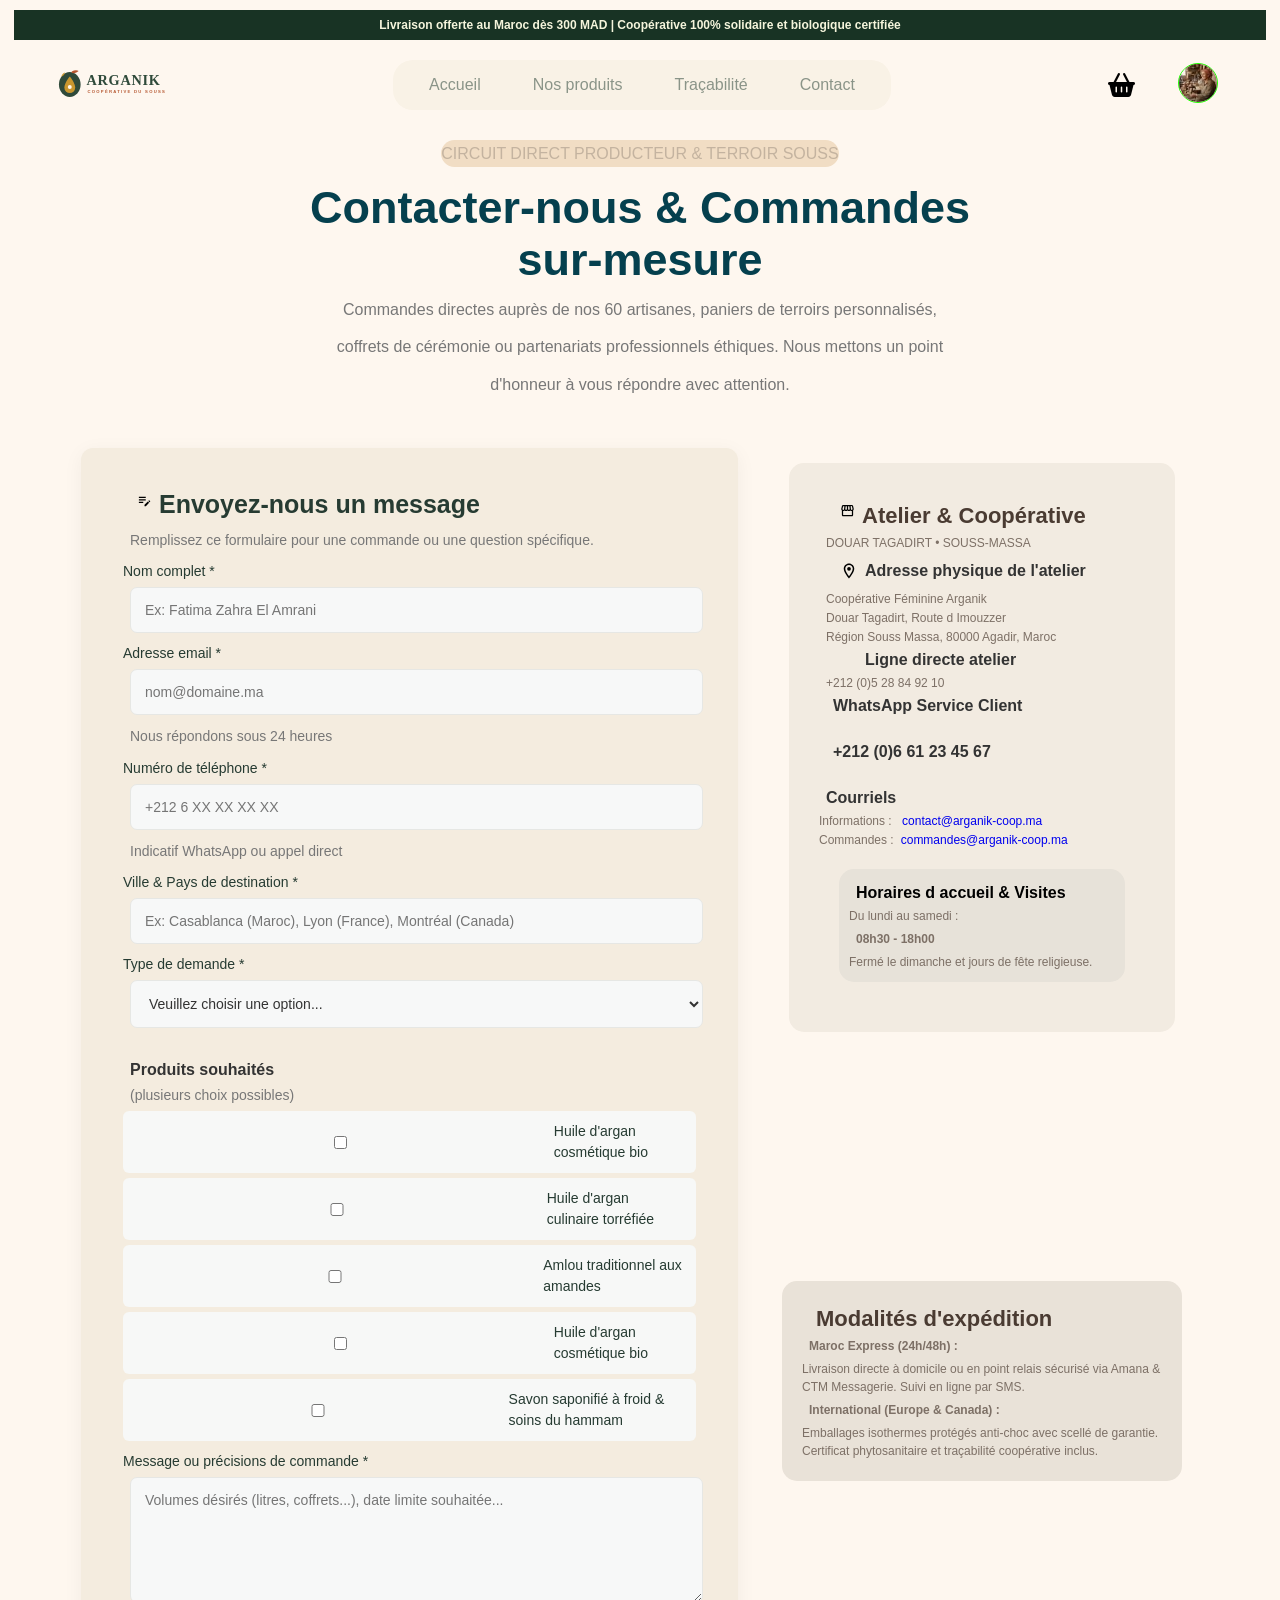
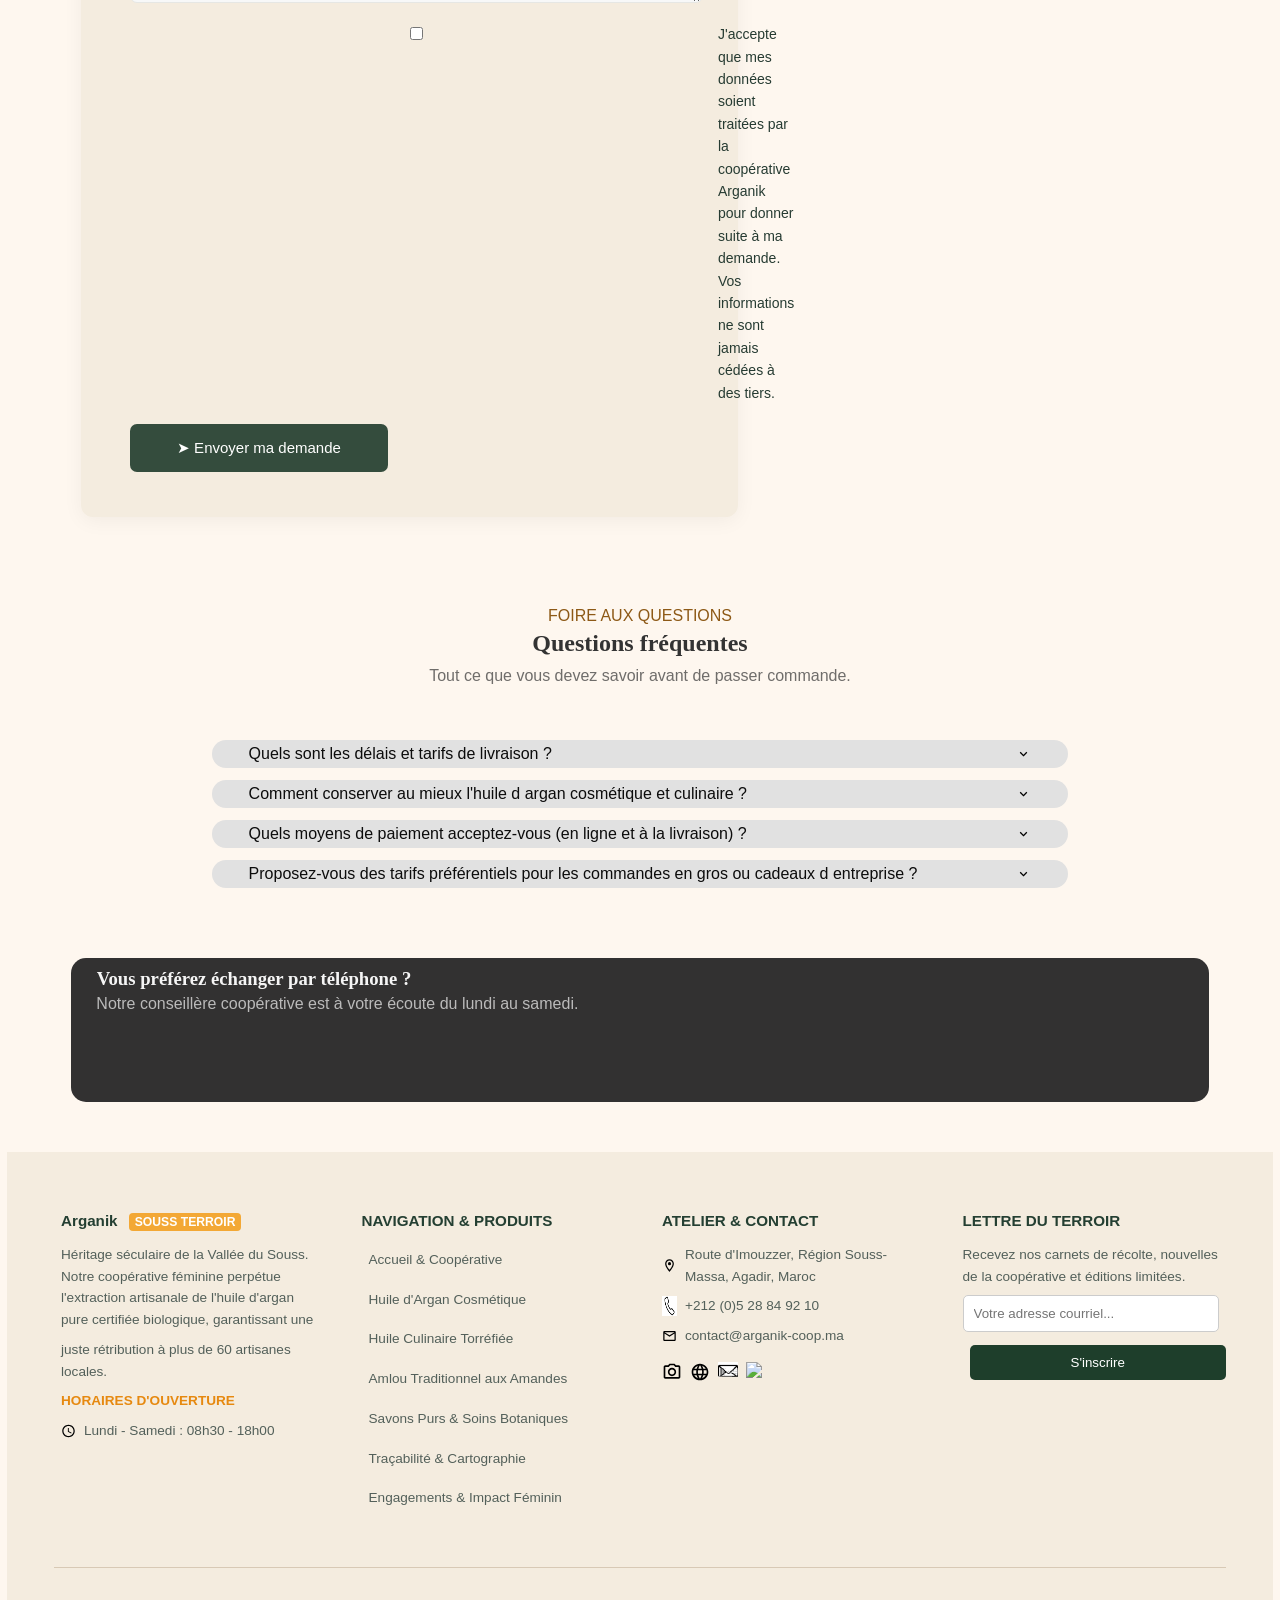
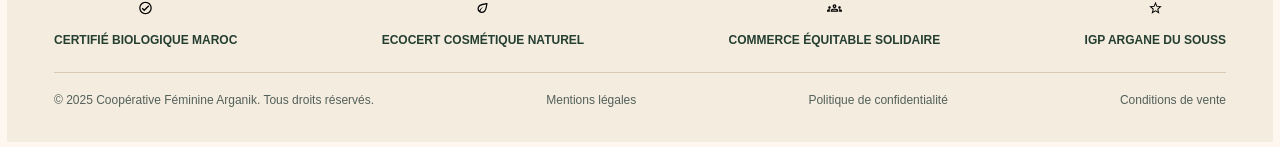
==== contactez-nous.html @ 7c9c0a8a "feat: le designe final" ====
<!DOCTYPE html>
<html lang="fr">

<head>
    <meta charset="UTF-8">
    <meta name="viewport" content="width=device-width, initial-scale=1.0">
    <title>ARGANIK - Coopérative Féminine</title>
    <link rel="preconnect" href="https://fonts.googleapis.com">
    <link rel="preconnect" href="https://fonts.gstatic.com" crossorigin>
    <link
        href="https://fonts.googleapis.com/css2?family=Inter:wght@400;500;600&family=Poppins:wght@600;700;800&display=swap"
        rel="stylesheet">
    <link rel="stylesheet" href="https://cdnjs.cloudflare.com/ajax/libs/font-awesome/6.5.1/css/all.min.css">
    <link rel="stylesheet" href="style.css">
    <link rel="stylesheet" href="contactez-nous.css">
</head>

<body>

    <header class="en-tete">
        <div class="en-tete-haut">
            <p>Livraison offerte au Maroc dès 300 MAD | Coopérative 100% solidaire et biologique certifiée</p>
        </div>
        <div class="en-tete-bas">
            <a href="#" class="logo"><img src="img/logo/arganik-logo.svg" alt="Logo Arganik"></a>
            <nav aria-label="Navigation principale">
                <ul class="menu">
                    <li><a href="#">Accueil</a></li>
                    <li><a href="#">Nos produits</a></li>
                    <li><a href="#">Traçabilité</a></li>
                    <li><a href="#">Contact</a></li>
                </ul>
            </nav>
            <div class="en-tete-bas-icons">
                <a href="#"><i class="fa-solid fa-basket-shopping"></i></a>
                <a href="#"><img src="img/divers/avatar-utilisateur.jpg" alt="Avatar"></a>
            </div>
        </div>
    </header>


    <main>

        <section class="media">
            <div class="section-titre">
                <p class="first-tit">CIRCUIT DIRECT PRODUCTEUR & TERROIR SOUSS </p>
                <h2 class="title">Contacter-nous & Commandes</h2>
                <h2 style="margin-top: 0;">sur-mesure</h2>
                <p>Commandes directes auprès de nos 60 artisanes, paniers de terroirs personnalisés,</p>
                <p>coffrets de cérémonie ou partenariats professionnels éthiques. Nous mettons un point</p>
                <p>d'honneur à vous répondre avec attention.</p>
            </div>
        </section>

        <section id="contactez-nous" class="section">
            <div class="all-div">
                <form>
                    <h3> <img src="/icons/edition.svg" alt="">Envoyez-nous un message</h3>
                    <p>Remplissez ce formulaire pour une commande ou une question spécifique.</p>

                    <label for="nom">Nom complet *</label>
                    <input type="text" id="nom" placeholder="Ex: Fatima Zahra El Amrani" required>

                    <label for="email">Adresse email *</label>
                    <input type="email" id="email" placeholder="nom@domaine.ma" required>
                    <p>Nous répondons sous 24 heures</p>

                    <label for="téléphone">Numéro de téléphone *</label>
                    <input type="tel" id="téléphone" placeholder="+212 6 XX XX XX XX" required>
                    <p>Indicatif WhatsApp ou appel direct</p>

                    <label for="ville">Ville & Pays de destination *</label>
                    <input type="text" id="ville" placeholder="Ex: Casablanca (Maroc), Lyon (France), Montréal (Canada)"
                        required>

                    <label for="option">Type de demande *</label>
                    <select id="option" name="option" required>
                        <option value="" selected disabled>Veuillez choisir une option...</option>
                        <option value="test">Test</option>
                        <option value="ikram">Ikram</option>
                    </select>

                    <br>
                    <strong>Produits souhaités</strong>
                    <p>(plusieurs choix possibles)</p>

                    <label><input type="checkbox" id="check1"> Huile d'argan cosmétique bio</label>
                    <label><input type="checkbox" id="check2"> Huile d'argan culinaire torréfiée</label>
                    <label><input type="checkbox" id="check3"> Amlou traditionnel aux amandes</label>
                    <label><input type="checkbox" id="check4"> Huile d'argan cosmétique bio</label>
                    <label><input type="checkbox" id="check5"> Savon saponifié à froid & soins du hammam</label>

                    <label for="msg">Message ou précisions de commande *</label>
                    <textarea id="msg" rows="6"
                        placeholder="Volumes désirés (litres, coffrets...), date limite souhaitée..."
                        required></textarea>

                    <label class="consent-label">
                        <input type="checkbox" id="jaccepte" required>
                        J'accepte que mes données soient traitées par la coopérative Arganik pour donner suite à ma
                        demande. Vos informations ne sont jamais cédées à des tiers.
                    </label>

                    <button type="submit" class="butt">&#10148; Envoyer ma demande</button>
                </form>
            </div>


            <div class="info-copira">
                <div class="copira">
                    <form class="back-info">
                        <div class="tit-1">
                            <h3> <img src="/icons/boutique.svg" alt="">Atelier & Coopérative</h3>
                            <p>DOUAR TAGADIRT • SOUSS-MASSA</p>
                        </div>

                        <div class="tit-2">
                            <strong> <img src="/icons/localisation.svg" alt=""> Adresse physique de l'atelier</strong>
                            <p>Coopérative Féminine Arganik</p>
                            <p>Douar Tagadirt, Route d Imouzzer</p>
                            <p>Région Souss Massa, 80000 Agadir, Maroc</p>
                        </div>
                        <div>
                            <strong> <img src="/icons/telephone-handle-silhouette_25453.url" alt=""> Ligne directe
                                atelier</strong>
                            <p>+212 (0)5 28 84 92 10</p>
                        </div>
                        <div class="tit-3">
                            <strong>WhatsApp Service Client</strong>
                            <br>
                            <strong>+212 (0)6 61 23 45 67</strong>
                            <br>
                        </div>
                        <strong>Courriels</strong>
                        <p>Informations :<a href="contact@arganik-coop.ma"> contact@arganik-coop.ma</a></p>
                        <p>Commandes :<a href="commandes@arganik-coop.ma">commandes@arganik-coop.ma</a></p>

                        <div class="info-copira-horaires">
                            <strong>Horaires d accueil & Visites</strong>
                            <p>Du lundi au samedi : <strong>08h30 - 18h00</strong></p>
                            <p>Fermé le dimanche et jours de fête religieuse.</p>
                        </div>
                    </form>


                </div>
                <iframe
                    src="https://www.google.com/maps/embed?pb=!1m14!1m12!1m3!1d26993.58550198092!2d-9.24739095!3d32.252749449999996!2m3!1f0!2f0!3f0!3m2!1i1024!2i768!4f13.1!5e0!3m2!1sfr!2sma!4v1792068928121!5m2!1sfr!2sma"
                    width="600" height="450" style="border:0;" allowfullscreen="" loading="lazy"
                    referrerpolicy="strict-origin-when-cross-origin"></iframe>
                <div class="livraison">

                    <h3><strong>Modalités d'expédition</strong></h3>
                    <p><strong>Maroc Express (24h/48h) :</strong>Livraison directe à domicile ou en
                        point relais sécurisé via Amana & CTM Messagerie. Suivi en
                        ligne par SMS. </p>
                    <p><strong>International (Europe & Canada) :</strong>Emballages isothermes
                        protégés anti-choc avec scellé de garantie. Certificat
                        phytosanitaire et traçabilité coopérative inclus. </p>

                </div>

            </div>
        </section>
        <section class="dernier-etape">
            <div class="grand-div">
                <div class="dern-1">
                    <p>FOIRE AUX QUESTIONS</p>
                    <h1>Questions fréquentes</h1>
                    <h>Tout ce que vous devez savoir avant de passer commande.</h>
                </div>
                <div class="faq1">
                    <p>Quels sont les délais et tarifs de livraison ?</p>
                    <img src="/icons/chevron-bas.svg" alt="">
                </div>
                <div class="faq2">
                    <p>Comment conserver au mieux l'huile d argan cosmétique et culinaire ?</p>
                    <img src="/icons/chevron-bas.svg" alt="">
                </div>
                <div class="faq3">
                    <p>Quels moyens de paiement acceptez-vous (en ligne et à la livraison) ?</p>
                    <img src="/icons/chevron-bas.svg" alt="">
                </div>
                <div class="faq4">
                    <p>Proposez-vous des tarifs préférentiels pour les commandes en gros ou cadeaux d entreprise
                        ?</p>
                    <img src="/icons/chevron-bas.svg" alt="">
                </div>
            </div>
            <div class="dr-noir">
                <h3>&nbsp;&nbsp;&nbsp;Vous préférez échanger par téléphone ?</h3>
                <p>&nbsp;&nbsp;&nbsp;Notre conseillère coopérative est à votre écoute du lundi au samedi.</p>
                <!-- <div class="dm-what">
                    <p>Démarrer sur WhatsApp</p>
                    <img src="/icons/avis.svg" alt="">
                </div>
                <div class="appele">
                    <p>Appeler l'atelier</p>
                    
                </div> -->
            </div>
           
        </section>

    </main>


    <footer class="body-class">
        <div class="souspage">
            <div class="items">
                <h2>Arganik <span>SOUSS TERROIR</span></h2>
                <p>Héritage séculaire de la Vallée du Souss. Notre coopérative féminine perpétue l'extraction artisanale
                    de l'huile d'argan pure certifiée biologique, garantissant une </p>
                <p>juste rétribution à plus de 60 artisanes locales.</p>
                <p id="ouverture">HORAIRES D'OUVERTURE</p>
                <p class="icon-text"><img src="icons/horloge.svg" alt="heure" width="20px" height="20px">Lundi - Samedi
                    : 08h30 - 18h00</p>
            </div>

            <div class="items">
                <h2>NAVIGATION & PRODUITS</h2>
                <p><a href="#">Accueil & Coopérative</a></p>
                <p><a href="#">Huile d'Argan Cosmétique</a></p>
                <p><a href="#">Huile Culinaire Torréfiée</a></p>
                <p><a href="#">Amlou Traditionnel aux Amandes</a></p>
                <p><a href="#">Savons Purs & Soins Botaniques</a></p>
                <p><a href="#">Traçabilité & Cartographie</a></p>
                <p><a href="#">Engagements & Impact Féminin</a></p>
            </div>

            <div class="items">
                <h2>ATELIER & CONTACT</h2>
                <p class="icon-text"><img src="icons/localisation.svg" alt="localisation" height="15px"
                        width="15px">Route d'Imouzzer, Région Souss-Massa, Agadir, Maroc</p>
                <p class="icon-text"><img
                        src="[data-uri]"
                        alt="telephone" width="20px" height="20px">+212 (0)5 28 84 92 10</p>
                <p class="icon-text"><img src="icons/email.svg" alt="email" width="20px"
                        height="20px">contact@arganik-coop.ma</p>
                <p class="social-icons">
                    <img src="icons/appareil-photo.svg" alt="camera" height="20px" width="20px">
                    <img src="icons/langue.svg" alt="langue" height="20px" width="20px">
                    <img src="[data-uri]"
                        alt="messagerie" height="20px" width="20px">
                    <img src="https://encrypted-tbn0.gstatic.com/images?q=tbn:ANd9GcRLplG3kLzRI2SmZ7Frvx-PEoJ5cW88rDXgyFA6B9f0A7IUO9nASVbMAuQ&s"
                        alt="enregistrer" height="20px" width="20px">
                </p>
            </div>

            <div class="items">
                <h2>LETTRE DU TERROIR</h2>
                <p>Recevez nos carnets de récolte, nouvelles de la coopérative et éditions limitées.</p>
                <input type="text" placeholder="Votre adresse courriel...">
                <button>S'inscrire</button>
            </div>
        </div>

        <div class="footer-certifications">
            <p><img src="icons/coche-cercle.svg" alt="true" width="20px" height="20px">CERTIFIÉ BIOLOGIQUE MAROC</p>
            <p><img src="icons/feuille-eco.svg" alt="feuille-eco" width="20px" height="20px">ECOCERT COSMÉTIQUE NATUREL
            </p>
            <p><img src="icons/groupe.svg" alt="groupe" width="20px" height="20px">COMMERCE ÉQUITABLE SOLIDAIRE</p>
            <p><img src="icons/etoile-vide.svg" alt="etoile-vide" width="20px" height="20px">IGP ARGANE DU SOUSS</p>
        </div>

        <div class="footer-bottom">
            <p>© 2025 Coopérative Féminine Arganik. Tous droits réservés.</p>
            <p>Mentions légales</p>
            <p>Politique de confidentialité</p>
            <p>Conditions de vente</p>
        </div>

    </footer>
</body>

</html>
---- style.css ----
*{
    font-family: "Lato", sans-serif;
    margin: 5px 7px;
    padding: 0;
}
.en-tete{
    position: sticky;
    top:0;
    z-index: 9;
    background-color: #FEF7EF;
}
.en-tete-haut{
    width: 100%;
    display: flex;
    justify-content: center;
    align-items: center;
    background-color:  #183324;
    color:beige;
    height: 2em;
    position: relative;
    right: 7px;
    font-size: 12px;
    font-weight: 700;
}
.en-tete-bas{
    display:flex;
    justify-content: center;
    justify-content: space-between;
    align-items: center;
    height: 4em;

}
span{
    color: #a7a5a5;
}
ul{
    list-style: none;
}
.en-tete-bas-icons{
    display: flex;
    align-items: center;

}
.en-tete-bas-icons a img{
    border-radius: 50%;
    width: 2em;
    border: 1.5px solid rgb(34, 255, 0);
}
.logo img{
    width: 8em;
}
.menu{
    display: flex;
    background-color: #F9F2E6;
    border-radius: 20px;
    width: 100%;
    height: 50px;
    align-items: center;
}
.menu a{
    text-decoration: none;
    color: #8A9488;
    padding: 6px 10px;
    font-weight: 500;
}
.menu a:focus{
    background-color: #2F493A;
    height: 5px;
    padding: 8px 16px;
    border-radius: 10px;
    color: white;
}
.en-tete-bas-icons a i{
    font-size: x-large;
    color: black;
}
footer {
    background-color: #f4ecdf;
    margin: 30px 20px 22px;
    padding: 65px 48px 45px;
}
.souspage {
    display: grid;
    grid-template-columns: repeat(auto-fit, minmax(200px, 1fr));
    gap: 5%;
    align-items: start;
}

button{
    background-color: rgb(10, 89, 1);
    color: aliceblue;
    width: 100%;

    border: none;
    border: radius 10px;;
}

input{
    width: 100%;
    height: auto;
    border-radius:5px;
    border-color: aliceblue;
    outline: none;
}

.items h2 {
    font-size: 1em;
    color: #243f32;
    margin: 0 0 18px;
}


h2 span {
    background-color: rgb(255, 187, 50);
    color: #e68910;
    font-size: 1em;

    border-radius: 10px;
}

.footer-certifications {
    display: flex;
    flex-wrap: wrap;

    justify-content: space-between;
    align-items: center;
    gap: 1em;
    border-top: 1px solid #d8c9b5;
    margin-top: 30px;
    padding-top: 20px;
}
.footer-certifications p {
    display: flex;
    flex-wrap: wrap;
    flex-direction: column;
    align-items: center;
    gap: 1em;
    margin: 0;
}
.footer-bottom{
    display: flex;
    flex-wrap: wrap;
    justify-content: space-between;
    align-items: center;
    gap: 15px;
    border-top: 1px solid #d8c9b5;
    margin-top: 30px;
    padding-top: 20px;
}
#ouverture{
    color: #e68910;
}

.Hero {
    background-image: url(img/hero/accueil-hero-cooperatrices.jpg);
    background-repeat:no-repeat;
    background-size: cover;
    background: transparent#183324;
    padding-top: 20px;
    margin-top: 0px;
}
.certifie{
    display: flex;
    align-items: center;
}
img{
    width: 15px;
}
.foret{
    display: flex;
    align-items: center;
    background: transparent;
    backdrop-filter: blur(20px);
}
.fleche{
    display: flex;
    align-items: center;
     background: transparent;
    backdrop-filter: blur(20px);
   
}
.c1{
    display: flex;
    align-items: center;
}
.c2{
    display: flex;
    align-items: center;
}
.c3{
    display: flex;
    align-items: center;
}
.valide{
    display: flex;
    align-items: center;
}
.valide1{
    display: flex;
    align-items: center;
}
.groupe{
    display: flex;
    gap: 5px;
}
.d1{
    flex: 1;
    box-shadow: 0 0 5px rgba(0, 0, 0, 0.253);
    border-radius: 20px;
}
---- contactez-nous.css ----
* {
    box-sizing: border-box;
}

body {
    margin: 0;
    padding: 0;
    font-family: Arial, Helvetica, sans-serif;
    background-color: #FEF7EF;
    color: #333333;
}

ul {
    list-style: none;
    margin: 0;
    padding: 0;
}

a {
    text-decoration: none;
}

.en-tete {
    position: sticky;
    top: 0;
    z-index: 9;
    background-color: #FEF7EF;
}

.en-tete-haut {
    width: 100%;
    display: flex;
    justify-content: center;
    align-items: center;
    background-color: #183324;
    color: beige;
    height: 2.5em;
    font-size: 12px;
    font-weight: 700;
    text-align: center;
    padding: 0 15px;
}

.en-tete-haut span {
    color: beige;
}

.en-tete-bas {
    display: flex;
    justify-content: space-between;
    align-items: center;
    height: 5em;
    padding: 0 20px;
}

.logo img {
    width: 8em;
}

.menu {
    display: flex;
    background-color: #F9F2E6;
    border-radius: 20px;
    height: 50px;
    align-items: center;
    padding: 0 10px;
}

.menu a {
    color: #8A9488;
    padding: 6px 12px;
    font-weight: 500;
}

.menu a:focus,
.menu a:hover {
    background-color: #2F493A;
    padding: 8px 16px;
    border-radius: 10px;
    color: white;
}

.en-tete-bas-icons {
    display: flex;
    align-items: center;
    gap: 15px;
}

.en-tete-bas-icons a img {
    border-radius: 50%;
    width: 2.5em;
    height: 2.5em;
    object-fit: cover;
    border: 1.5px solid rgb(34, 255, 0);
}

.en-tete-bas-icons a i {
    font-size: x-large;
    color: black;
}
/* hma t9ada lheader dial zakaria  */


























/* hadi dial titre lwel li tayban lia lkbir  */
.section{
    gap: 30px;
}
.section-titre {
    text-align: center;
    font-family: Georgia, 'Times New Roman', Times, serif;
    /* gap: 50px; */
}

.section-titre h2.title {
    font-size: 45px;
    color: #05404e;
    margin-bottom: 0;
}

.section-titre h2:not(.title) {
    font-size: 45px;
    color: #05404e;
    margin-top: 5px;
}
.section-titre p {

    font-size: 16px;
    color: #777;
    line-height: 1.7;
    max-width: 850px;
    margin: 10px auto;
}

.section-titre .first-tit{
    background-color: rgb(241, 221, 196);
    color: rgba(38, 34, 34, 0.219);
    border-radius: 15px;
    display: inline-block;
}
  

.all-div {
  width: 1800px;
    margin: 0 auto;
    margin-left: 40px;
    padding: 35px;
     background-color: #f4ecdf;
    border-radius: 12px;
    box-shadow: 0 4px 20px rgba(0, 0, 0, 0.05);

   
}

.all-div h3 {
    font-size: 25px;
    color: #263b32;
    margin-top: 0;
    margin-bottom: 10px;
}

.all-div p {
    font-size: 14px;
    line-height: 1.6;
    color: #777777;
    margin-top: 0;
}

.all-div label {
    display: block;
    font-size: 14px;
    font-weight: 500;
    margin: 12px 0 8px;
    color: #263b32;
}

.all-div input[type="text"],
.all-div input[type="email"],
.all-div input[type="tel"],
.all-div select,
.all-div textarea {
    display: block;
    width: 100%;
    padding: 14px;
    border: 1px solid #e6e7e4;
    border-radius: 7px;
    background-color: #f7f8f8;
    color: #333333;
    font-size: 14px;
    font-family: inherit;
    outline: none;
    margin-bottom: 10px;
}

.all-div input:focus,
.all-div select:focus,
.all-div textarea:focus {
    border-color: #a78a5b;
    background-color: #ffffff;
}

.all-div textarea {
    min-height: 120px;
    resize: vertical;
    margin-top: 5px;
    margin-bottom: 20px;
}

.all-div input[type="checkbox"] {
    accent-color: #8b7653;
    cursor: pointer;
}

.all-div label:has(input[type="checkbox"]) {
    display: flex;
    align-items: center;
    gap: 8px;
    padding: 10px 12px;
    margin: 5px 0;
    background-color: #f7f8f7;
    border-radius: 6px;
    font-weight: normal;
    line-height: 1.5;
}

.all-div label:has(#jaccepte) {
    display: flex;
    align-items: flex-start;
    gap: 8px;
    background: transparent;
    padding: 0;
    margin-top: 15px;
    line-height: 1.6;
}

#jaccepte {
    margin-top: 4px;
    flex-shrink: 0;
}

.all-div .butt {
    display: inline-block;
    margin-top: 15px;
    padding: 15px 20px;
    border: none;
    border-radius: 7px;
    background-color: #344c3d;
    color: #ffffff;
    font-size: 15px;
    cursor: pointer;
    width: 45%;
}

.all-div .butt:hover {
    background-color: #24372b;
}


#contactez-nous {
    font-family: 'Segoe UI', Tahoma, Geneva, Verdana, sans-serif;
    padding: 40px 20px;
    display: flex;
   
}


.info-copira {
    gap: 30px;
    width: 100%;
    height: 100px;

}
.copira{
    display: flex;
    margin-right: 0px;
    width: 400px;
    
}
.info-copira-horaires{
  background-color: #e7e2d9;
color: black;
border-radius: 15px;
padding: 10px;
margin: 20px ;


}
.info-copira h3 {
    color: #4a3b32; 
    font-size: 22px;
    margin-bottom: 5px;

    margin-top: 0;
  
}

.info-copira p {
    color: #7d7066; 
    width: 100%;
    font-size: 12px;
    margin: 1px 0 1px 0;
    line-height: 1.5; 
}
.back-info{
    padding: 30px;
    background-color: #f2ebe1;
    border-radius: 15px;
    width: 400px;
}

.livraison{
     background-color: #e9e2d8;
    border-radius: 15px;
    padding: 20px;
  
    margin-right: 50px;
    width: 400px;
    color: black;
    margin-top: 15px;
}

iframe{
    width: 400px;
    height: 200px;
    margin: 20px 0px 0px 0px;
    border-radius: 15px;
}
strong{
    display: flex;
    align-items: center;
    img{
        width: 18px;
    }
}

.faq1{
    background-color: #e1e1e1;
    color: rgb(12, 12, 12);
    display: flex;
    justify-content: space-between;
    gap: 30px;
    width: 70%;
    margin: auto;
    padding-left: 30px;
    border-radius:15px ;
    padding-right: 30px;
}
.faq2{
    background-color: #e1e1e1;
    color: rgb(12, 12, 12);
    display: flex;
    justify-content: space-between;
    gap: 30px;
    width: 70%;
    margin: auto;
   
    padding-left: 30px;
    border-radius:15px ;
    padding-right: 30px;
    margin-top: 12px;
}
.faq3{
    background-color: #e1e1e1;
    color: rgb(12, 12, 12);
    display: flex;
    justify-content: space-between;
    gap: 30px;
    width: 70%;
    margin: auto;
    padding-left: 30px;
    border-radius:15px ;
    padding-right: 30px;
    margin-top: 12px;
}
.faq4{
    background-color: #e1e1e1;
    color: rgb(12, 12, 12);
    display: flex;
    justify-content: space-between;
    gap: 30px;
    width: 70%;
    margin: auto;
    padding-left: 30px;
    border-radius:15px ;
    padding-right: 30px;
    margin-top: 12px;
}

.grand-div{ 
    padding-bottom: 50px;
     align-items: center;
}
.dern-1{
    display: flex;
    flex-direction: column;
  justify-content: center;
  align-items: center;
  margin: 50px;

}
.dern-1 p{
    color: #8d5916;
    margin: auto;
}
.dern-1 h1{
 font-family: Georgia, 'Times New Roman', Times, serif;
 gap: 2px;
}
.dern-1 h{
    opacity: 0.7;
}
.dr-noir{
    background-color: rgb(50, 49, 49);
    color: whitesmoke;
    margin: 50px;
    border-radius: 15px;
    margin-top: 20px;
    height: 16vh;
    padding: 5px;
}
.dr-noir h3{
    font-family: Georgia, 'Times New Roman', Times, serif;

}
.dr-noir p{
    opacity: 0.7;
}









/* 

/* hada rah lfooter dial bader  ghit dakchi ldila frex
*/

.body-class {
    margin: 0;
    font-family: Arial, sans-serif;
    color: #53605a;
}

footer {
    background-color: #f4ecdf;
    margin: 30px 20px 22px;
    padding: 50px 40px 30px;
}

.souspage {
    display: grid;
    grid-template-columns: repeat(4, 1fr);
    gap: 30px;
    align-items: start;
}

.items h2 {
    font-size: 0.95em;
    color: #243f32;
    margin: 0 0 15px;
    font-weight: bold;
}

.items h2 span {
    background-color: #f3a835;
    color: #ffffff;
    font-size: 0.8em;
    padding: 2px 6px;
    border-radius: 4px;
}

.items p {
    font-size: 0.85em;
    line-height: 1.6;
    margin: 0 0 8px;
    display: flex;
    align-items: center;
    gap: 8px;
    color: #53605a;
}

.items p img {
    margin: 0;
    flex-shrink: 0;
}

.items p a {
    color: inherit;
    text-decoration: none;
}

.items p a:hover {
    color: #243f32;
}

#ouverture {
    color: #e68910;
    font-weight: bold;
}

footer input {
    width: 100%;
    padding: 10px;
    border-radius: 5px;
    border: 1px solid #ccc;
    outline: none;
    box-sizing: border-box;
    margin: 0 0 8px;
    font-family: inherit;
}

footer input:focus {
    border-color: #243f32;
}

footer button {
    background-color: #1e3e2b;
    color: #ffffff;
    width: 100%;
    padding: 10px;
    border: none;
    border-radius: 5px;
    cursor: pointer;
    font-family: inherit;
}

footer button:hover {
    background-color: #2f493a;
}

.footer-certifications {
    display: flex;
    justify-content: space-between;
    align-items: center;
    gap: 1em;
    border-top: 1px solid #d8c9b5;
    margin-top: 40px;
    padding-top: 25px;
}

.footer-certifications p {
    display: flex;
    align-items: center;
    gap: 10px;
    margin: 0;
    font-size: 0.75em;
    font-weight: bold;
    color: #243f32;
}

.footer-certifications img {
    flex-shrink: 0;
}

.footer-bottom {
    display: flex;
    justify-content: space-between;
    align-items: center;
    gap: 15px;
    border-top: 1px solid #d8c9b5;
    margin-top: 25px;
    padding-top: 20px;
    font-size: 0.75em;
}

.footer-bottom p {
    margin: 0;
}

.icon-text img {
    flex-shrink: 0;
}

.social-icons {
    display: flex;
    align-items: center;
    gap: 12px;
    margin-top: 15px !important;
}

.social-icons img {
    width: 20px;
    height: 20px;
    object-fit: contain;
    cursor: pointer;
}
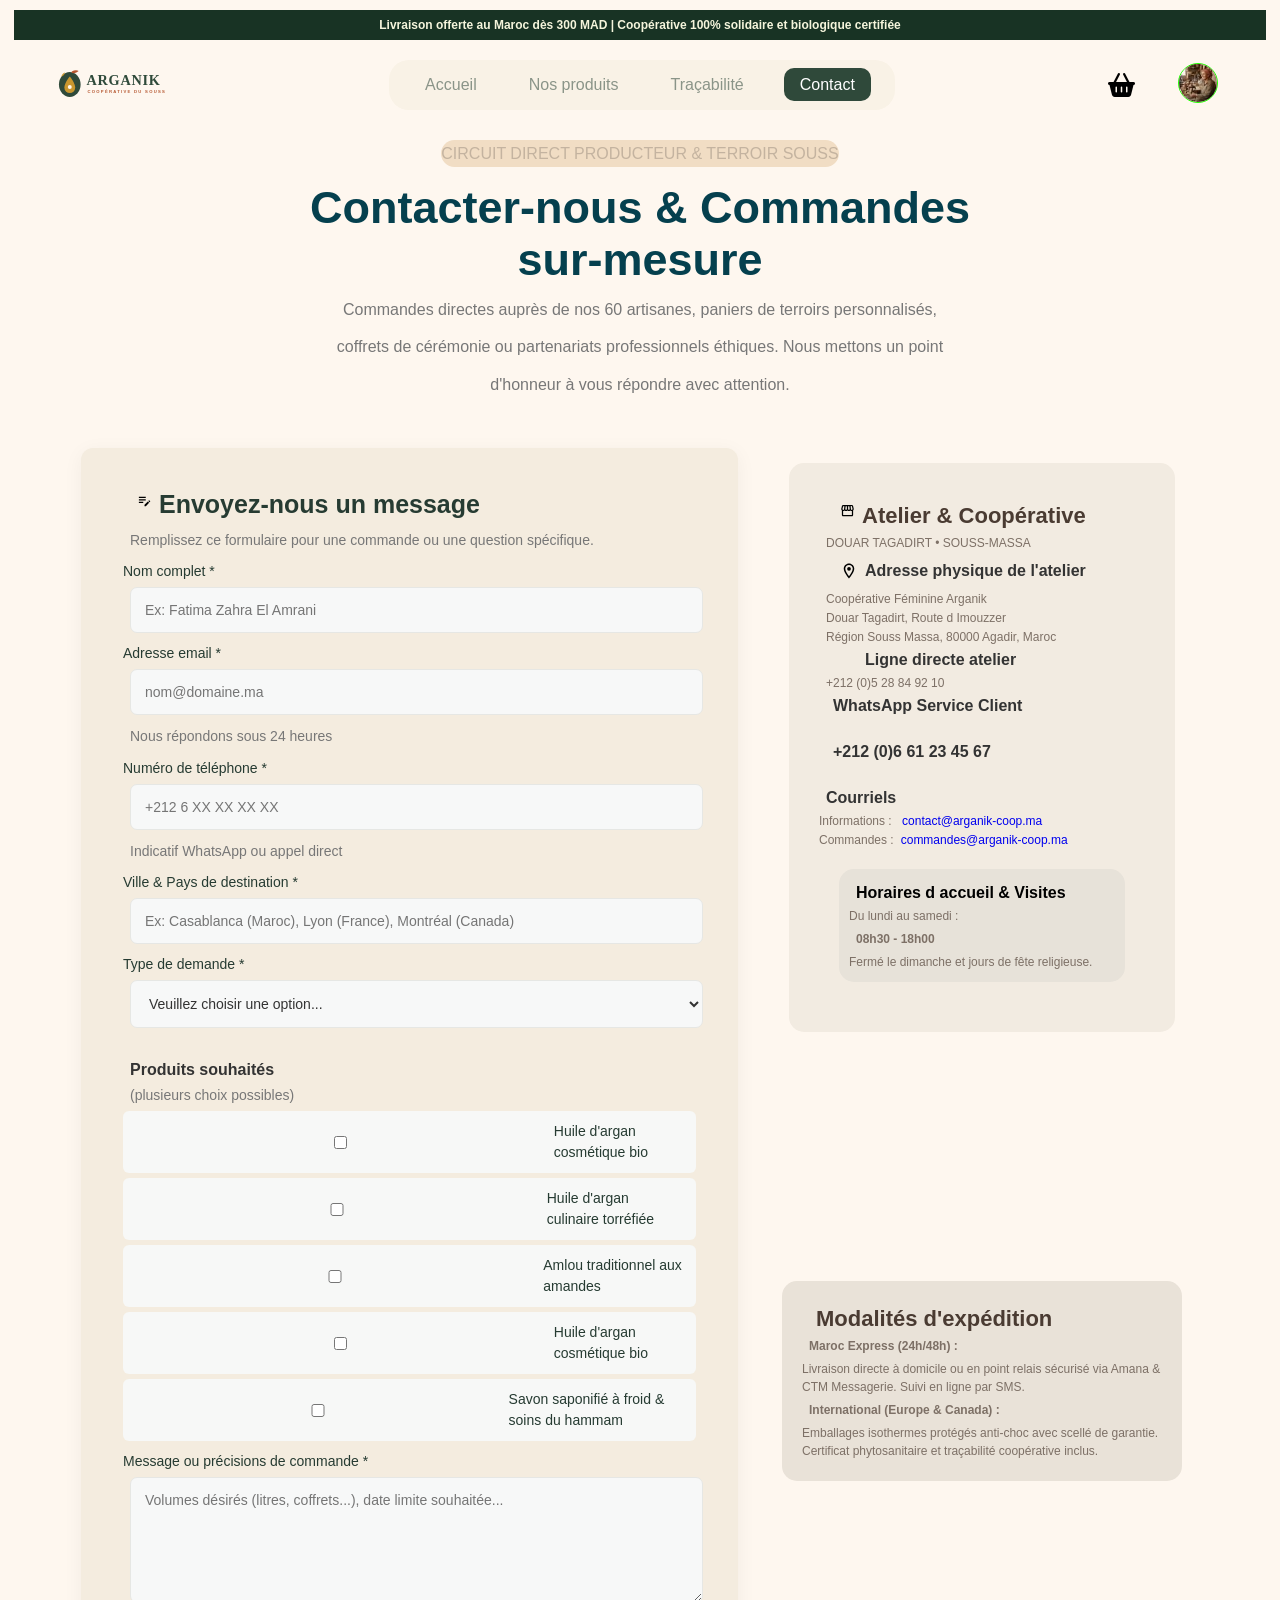
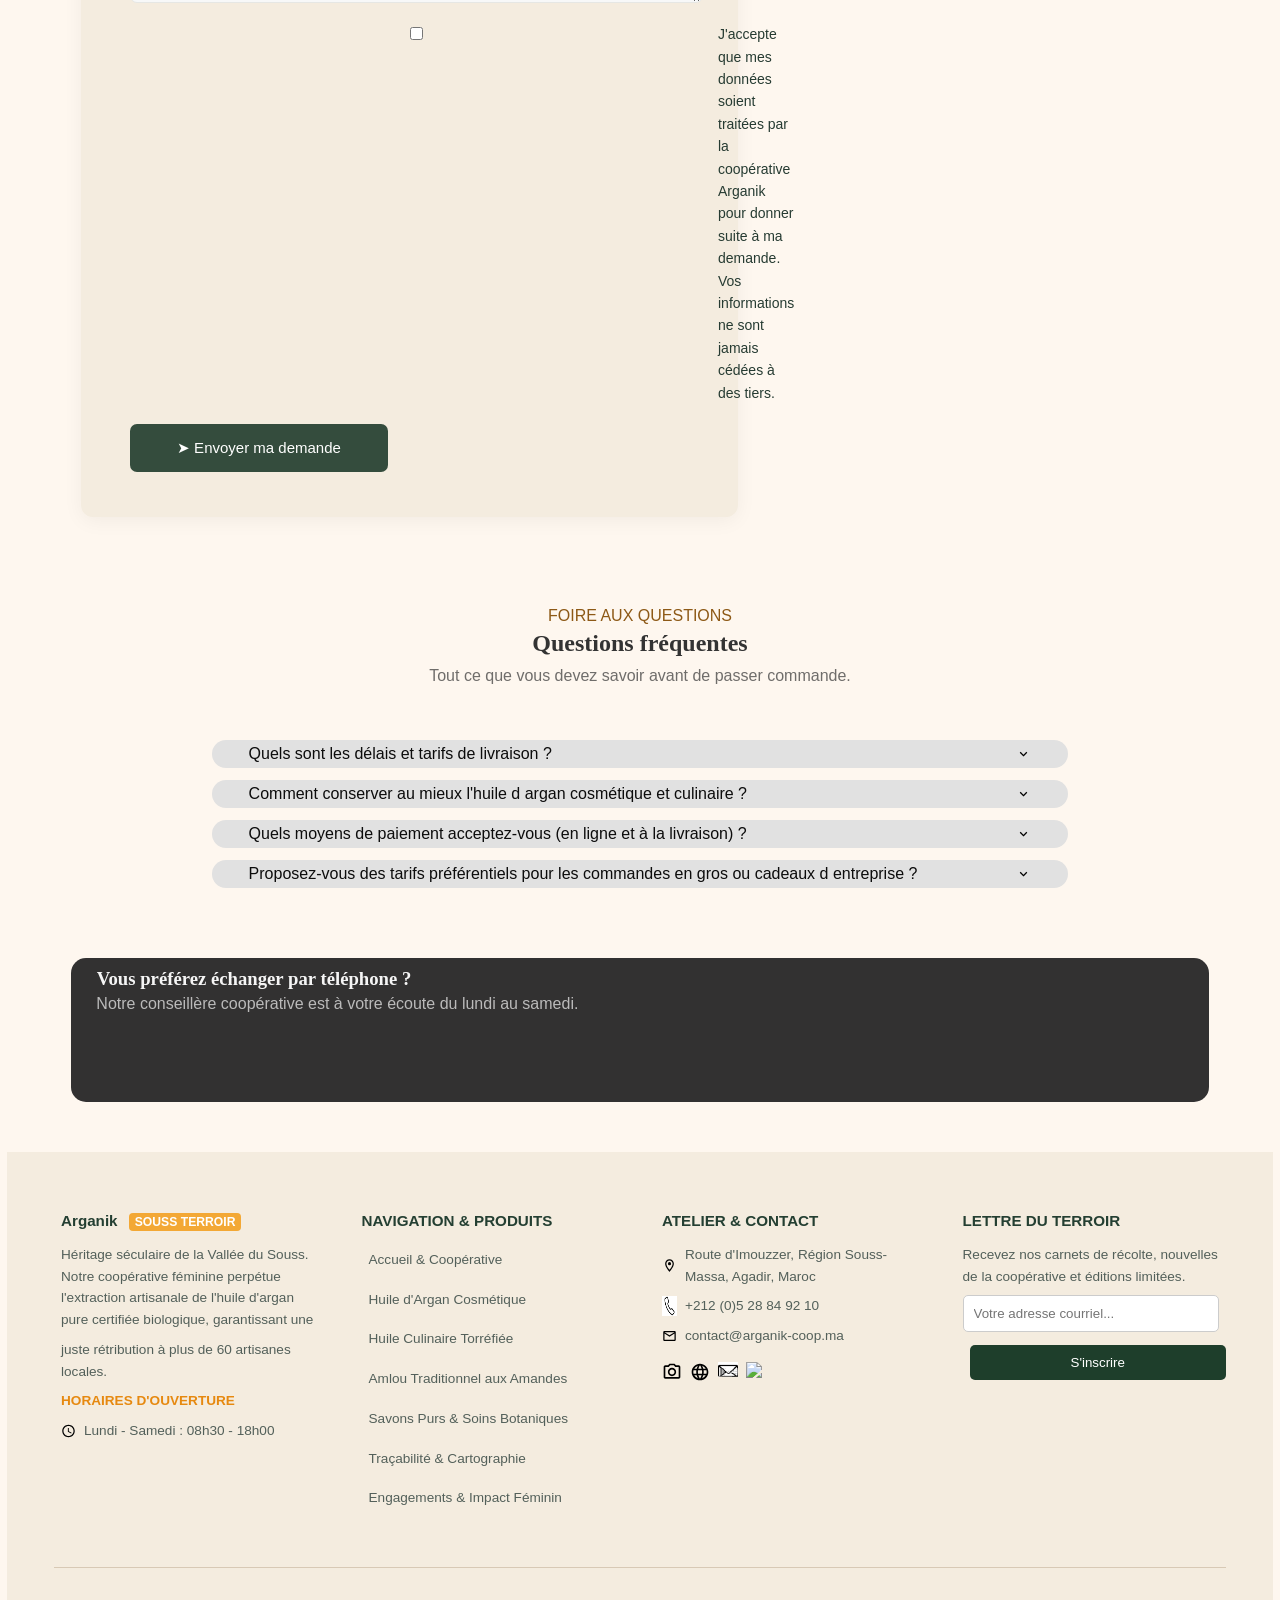
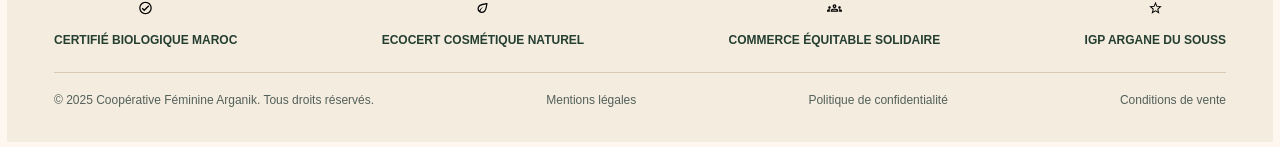
==== commit 2a1c3807: "feat: link pages and fix link_active" ====
--- a/contactez-nous.html
+++ b/contactez-nous.html
@@ -1,276 +1,276 @@
-<!DOCTYPE html>
-<html lang="fr">
-
-<head>
-    <meta charset="UTF-8">
-    <meta name="viewport" content="width=device-width, initial-scale=1.0">
-    <title>ARGANIK - Coopérative Féminine</title>
-    <link rel="preconnect" href="https://fonts.googleapis.com">
-    <link rel="preconnect" href="https://fonts.gstatic.com" crossorigin>
-    <link
-        href="https://fonts.googleapis.com/css2?family=Inter:wght@400;500;600&family=Poppins:wght@600;700;800&display=swap"
-        rel="stylesheet">
-    <link rel="stylesheet" href="https://cdnjs.cloudflare.com/ajax/libs/font-awesome/6.5.1/css/all.min.css">
-    <link rel="stylesheet" href="style.css">
-    <link rel="stylesheet" href="contactez-nous.css">
-</head>
-
-<body>
-
-    <header class="en-tete">
-        <div class="en-tete-haut">
-            <p>Livraison offerte au Maroc dès 300 MAD | Coopérative 100% solidaire et biologique certifiée</p>
-        </div>
-        <div class="en-tete-bas">
-            <a href="#" class="logo"><img src="img/logo/arganik-logo.svg" alt="Logo Arganik"></a>
-            <nav aria-label="Navigation principale">
-                <ul class="menu">
-                    <li><a href="#">Accueil</a></li>
-                    <li><a href="#">Nos produits</a></li>
-                    <li><a href="#">Traçabilité</a></li>
-                    <li><a href="#">Contact</a></li>
-                </ul>
-            </nav>
-            <div class="en-tete-bas-icons">
-                <a href="#"><i class="fa-solid fa-basket-shopping"></i></a>
-                <a href="#"><img src="img/divers/avatar-utilisateur.jpg" alt="Avatar"></a>
-            </div>
-        </div>
-    </header>
-
-
-    <main>
-
-        <section class="media">
-            <div class="section-titre">
-                <p class="first-tit">CIRCUIT DIRECT PRODUCTEUR & TERROIR SOUSS </p>
-                <h2 class="title">Contacter-nous & Commandes</h2>
-                <h2 style="margin-top: 0;">sur-mesure</h2>
-                <p>Commandes directes auprès de nos 60 artisanes, paniers de terroirs personnalisés,</p>
-                <p>coffrets de cérémonie ou partenariats professionnels éthiques. Nous mettons un point</p>
-                <p>d'honneur à vous répondre avec attention.</p>
-            </div>
-        </section>
-
-        <section id="contactez-nous" class="section">
-            <div class="all-div">
-                <form>
-                    <h3> <img src="/icons/edition.svg" alt="">Envoyez-nous un message</h3>
-                    <p>Remplissez ce formulaire pour une commande ou une question spécifique.</p>
-
-                    <label for="nom">Nom complet *</label>
-                    <input type="text" id="nom" placeholder="Ex: Fatima Zahra El Amrani" required>
-
-                    <label for="email">Adresse email *</label>
-                    <input type="email" id="email" placeholder="nom@domaine.ma" required>
-                    <p>Nous répondons sous 24 heures</p>
-
-                    <label for="téléphone">Numéro de téléphone *</label>
-                    <input type="tel" id="téléphone" placeholder="+212 6 XX XX XX XX" required>
-                    <p>Indicatif WhatsApp ou appel direct</p>
-
-                    <label for="ville">Ville & Pays de destination *</label>
-                    <input type="text" id="ville" placeholder="Ex: Casablanca (Maroc), Lyon (France), Montréal (Canada)"
-                        required>
-
-                    <label for="option">Type de demande *</label>
-                    <select id="option" name="option" required>
-                        <option value="" selected disabled>Veuillez choisir une option...</option>
-                        <option value="test">Test</option>
-                        <option value="ikram">Ikram</option>
-                    </select>
-
-                    <br>
-                    <strong>Produits souhaités</strong>
-                    <p>(plusieurs choix possibles)</p>
-
-                    <label><input type="checkbox" id="check1"> Huile d'argan cosmétique bio</label>
-                    <label><input type="checkbox" id="check2"> Huile d'argan culinaire torréfiée</label>
-                    <label><input type="checkbox" id="check3"> Amlou traditionnel aux amandes</label>
-                    <label><input type="checkbox" id="check4"> Huile d'argan cosmétique bio</label>
-                    <label><input type="checkbox" id="check5"> Savon saponifié à froid & soins du hammam</label>
-
-                    <label for="msg">Message ou précisions de commande *</label>
-                    <textarea id="msg" rows="6"
-                        placeholder="Volumes désirés (litres, coffrets...), date limite souhaitée..."
-                        required></textarea>
-
-                    <label class="consent-label">
-                        <input type="checkbox" id="jaccepte" required>
-                        J'accepte que mes données soient traitées par la coopérative Arganik pour donner suite à ma
-                        demande. Vos informations ne sont jamais cédées à des tiers.
-                    </label>
-
-                    <button type="submit" class="butt">&#10148; Envoyer ma demande</button>
-                </form>
-            </div>
-
-
-            <div class="info-copira">
-                <div class="copira">
-                    <form class="back-info">
-                        <div class="tit-1">
-                            <h3> <img src="/icons/boutique.svg" alt="">Atelier & Coopérative</h3>
-                            <p>DOUAR TAGADIRT • SOUSS-MASSA</p>
-                        </div>
-
-                        <div class="tit-2">
-                            <strong> <img src="/icons/localisation.svg" alt=""> Adresse physique de l'atelier</strong>
-                            <p>Coopérative Féminine Arganik</p>
-                            <p>Douar Tagadirt, Route d Imouzzer</p>
-                            <p>Région Souss Massa, 80000 Agadir, Maroc</p>
-                        </div>
-                        <div>
-                            <strong> <img src="/icons/telephone-handle-silhouette_25453.url" alt=""> Ligne directe
-                                atelier</strong>
-                            <p>+212 (0)5 28 84 92 10</p>
-                        </div>
-                        <div class="tit-3">
-                            <strong>WhatsApp Service Client</strong>
-                            <br>
-                            <strong>+212 (0)6 61 23 45 67</strong>
-                            <br>
-                        </div>
-                        <strong>Courriels</strong>
-                        <p>Informations :<a href="contact@arganik-coop.ma"> contact@arganik-coop.ma</a></p>
-                        <p>Commandes :<a href="commandes@arganik-coop.ma">commandes@arganik-coop.ma</a></p>
-
-                        <div class="info-copira-horaires">
-                            <strong>Horaires d accueil & Visites</strong>
-                            <p>Du lundi au samedi : <strong>08h30 - 18h00</strong></p>
-                            <p>Fermé le dimanche et jours de fête religieuse.</p>
-                        </div>
-                    </form>
-
-
-                </div>
-                <iframe
-                    src="https://www.google.com/maps/embed?pb=!1m14!1m12!1m3!1d26993.58550198092!2d-9.24739095!3d32.252749449999996!2m3!1f0!2f0!3f0!3m2!1i1024!2i768!4f13.1!5e0!3m2!1sfr!2sma!4v1792068928121!5m2!1sfr!2sma"
-                    width="600" height="450" style="border:0;" allowfullscreen="" loading="lazy"
-                    referrerpolicy="strict-origin-when-cross-origin"></iframe>
-                <div class="livraison">
-
-                    <h3><strong>Modalités d'expédition</strong></h3>
-                    <p><strong>Maroc Express (24h/48h) :</strong>Livraison directe à domicile ou en
-                        point relais sécurisé via Amana & CTM Messagerie. Suivi en
-                        ligne par SMS. </p>
-                    <p><strong>International (Europe & Canada) :</strong>Emballages isothermes
-                        protégés anti-choc avec scellé de garantie. Certificat
-                        phytosanitaire et traçabilité coopérative inclus. </p>
-
-                </div>
-
-            </div>
-        </section>
-        <section class="dernier-etape">
-            <div class="grand-div">
-                <div class="dern-1">
-                    <p>FOIRE AUX QUESTIONS</p>
-                    <h1>Questions fréquentes</h1>
-                    <h>Tout ce que vous devez savoir avant de passer commande.</h>
-                </div>
-                <div class="faq1">
-                    <p>Quels sont les délais et tarifs de livraison ?</p>
-                    <img src="/icons/chevron-bas.svg" alt="">
-                </div>
-                <div class="faq2">
-                    <p>Comment conserver au mieux l'huile d argan cosmétique et culinaire ?</p>
-                    <img src="/icons/chevron-bas.svg" alt="">
-                </div>
-                <div class="faq3">
-                    <p>Quels moyens de paiement acceptez-vous (en ligne et à la livraison) ?</p>
-                    <img src="/icons/chevron-bas.svg" alt="">
-                </div>
-                <div class="faq4">
-                    <p>Proposez-vous des tarifs préférentiels pour les commandes en gros ou cadeaux d entreprise
-                        ?</p>
-                    <img src="/icons/chevron-bas.svg" alt="">
-                </div>
-            </div>
-            <div class="dr-noir">
-                <h3>&nbsp;&nbsp;&nbsp;Vous préférez échanger par téléphone ?</h3>
-                <p>&nbsp;&nbsp;&nbsp;Notre conseillère coopérative est à votre écoute du lundi au samedi.</p>
-                <!-- <div class="dm-what">
-                    <p>Démarrer sur WhatsApp</p>
-                    <img src="/icons/avis.svg" alt="">
-                </div>
-                <div class="appele">
-                    <p>Appeler l'atelier</p>
-                    
-                </div> -->
-            </div>
-           
-        </section>
-
-    </main>
-
-
-    <footer class="body-class">
-        <div class="souspage">
-            <div class="items">
-                <h2>Arganik <span>SOUSS TERROIR</span></h2>
-                <p>Héritage séculaire de la Vallée du Souss. Notre coopérative féminine perpétue l'extraction artisanale
-                    de l'huile d'argan pure certifiée biologique, garantissant une </p>
-                <p>juste rétribution à plus de 60 artisanes locales.</p>
-                <p id="ouverture">HORAIRES D'OUVERTURE</p>
-                <p class="icon-text"><img src="icons/horloge.svg" alt="heure" width="20px" height="20px">Lundi - Samedi
-                    : 08h30 - 18h00</p>
-            </div>
-
-            <div class="items">
-                <h2>NAVIGATION & PRODUITS</h2>
-                <p><a href="#">Accueil & Coopérative</a></p>
-                <p><a href="#">Huile d'Argan Cosmétique</a></p>
-                <p><a href="#">Huile Culinaire Torréfiée</a></p>
-                <p><a href="#">Amlou Traditionnel aux Amandes</a></p>
-                <p><a href="#">Savons Purs & Soins Botaniques</a></p>
-                <p><a href="#">Traçabilité & Cartographie</a></p>
-                <p><a href="#">Engagements & Impact Féminin</a></p>
-            </div>
-
-            <div class="items">
-                <h2>ATELIER & CONTACT</h2>
-                <p class="icon-text"><img src="icons/localisation.svg" alt="localisation" height="15px"
-                        width="15px">Route d'Imouzzer, Région Souss-Massa, Agadir, Maroc</p>
-                <p class="icon-text"><img
-                        src="[data-uri]"
-                        alt="telephone" width="20px" height="20px">+212 (0)5 28 84 92 10</p>
-                <p class="icon-text"><img src="icons/email.svg" alt="email" width="20px"
-                        height="20px">contact@arganik-coop.ma</p>
-                <p class="social-icons">
-                    <img src="icons/appareil-photo.svg" alt="camera" height="20px" width="20px">
-                    <img src="icons/langue.svg" alt="langue" height="20px" width="20px">
-                    <img src="[data-uri]"
-                        alt="messagerie" height="20px" width="20px">
-                    <img src="https://encrypted-tbn0.gstatic.com/images?q=tbn:ANd9GcRLplG3kLzRI2SmZ7Frvx-PEoJ5cW88rDXgyFA6B9f0A7IUO9nASVbMAuQ&s"
-                        alt="enregistrer" height="20px" width="20px">
-                </p>
-            </div>
-
-            <div class="items">
-                <h2>LETTRE DU TERROIR</h2>
-                <p>Recevez nos carnets de récolte, nouvelles de la coopérative et éditions limitées.</p>
-                <input type="text" placeholder="Votre adresse courriel...">
-                <button>S'inscrire</button>
-            </div>
-        </div>
-
-        <div class="footer-certifications">
-            <p><img src="icons/coche-cercle.svg" alt="true" width="20px" height="20px">CERTIFIÉ BIOLOGIQUE MAROC</p>
-            <p><img src="icons/feuille-eco.svg" alt="feuille-eco" width="20px" height="20px">ECOCERT COSMÉTIQUE NATUREL
-            </p>
-            <p><img src="icons/groupe.svg" alt="groupe" width="20px" height="20px">COMMERCE ÉQUITABLE SOLIDAIRE</p>
-            <p><img src="icons/etoile-vide.svg" alt="etoile-vide" width="20px" height="20px">IGP ARGANE DU SOUSS</p>
-        </div>
-
-        <div class="footer-bottom">
-            <p>© 2025 Coopérative Féminine Arganik. Tous droits réservés.</p>
-            <p>Mentions légales</p>
-            <p>Politique de confidentialité</p>
-            <p>Conditions de vente</p>
-        </div>
-
-    </footer>
-</body>
-
+<!DOCTYPE html>
+<html lang="fr">
+
+<head>
+    <meta charset="UTF-8">
+    <meta name="viewport" content="width=device-width, initial-scale=1.0">
+    <title>ARGANIK - Coopérative Féminine</title>
+    <link rel="preconnect" href="https://fonts.googleapis.com">
+    <link rel="preconnect" href="https://fonts.gstatic.com" crossorigin>
+    <link
+        href="https://fonts.googleapis.com/css2?family=Inter:wght@400;500;600&family=Poppins:wght@600;700;800&display=swap"
+        rel="stylesheet">
+    <link rel="stylesheet" href="https://cdnjs.cloudflare.com/ajax/libs/font-awesome/6.5.1/css/all.min.css">
+    <link rel="stylesheet" href="style.css">
+    <link rel="stylesheet" href="contactez-nous.css">
+</head>
+
+<body>
+
+    <header class="en-tete">
+        <div class="en-tete-haut">
+            <p>Livraison offerte au Maroc dès 300 MAD | Coopérative 100% solidaire et biologique certifiée</p>
+        </div>
+        <div class="en-tete-bas">
+            <a href="#" class="logo"><img src="img/logo/arganik-logo.svg" alt="Logo Arganik"></a>
+            <nav aria-label="Navigation principale">
+                <ul class="menu">
+                     <li><a  href="index.html">Accueil</a></li>
+                <li><a href="Nos-produits.html">Nos produits</a></li>
+                <li><a href="Traçabilité.html">Traçabilité</a></li>
+                <li><a href="contactez-nous.html" class="active">Contact</a></li>
+                </ul>
+            </nav>
+            <div class="en-tete-bas-icons">
+                <a href="#"><i class="fa-solid fa-basket-shopping"></i></a>
+                <a href="#"><img src="img/divers/avatar-utilisateur.jpg" alt="Avatar"></a>
+            </div>
+        </div>
+    </header>
+
+
+    <main>
+
+        <section class="media">
+            <div class="section-titre">
+                <p class="first-tit">CIRCUIT DIRECT PRODUCTEUR & TERROIR SOUSS </p>
+                <h2 class="title">Contacter-nous & Commandes</h2>
+                <h2 style="margin-top: 0;">sur-mesure</h2>
+                <p>Commandes directes auprès de nos 60 artisanes, paniers de terroirs personnalisés,</p>
+                <p>coffrets de cérémonie ou partenariats professionnels éthiques. Nous mettons un point</p>
+                <p>d'honneur à vous répondre avec attention.</p>
+            </div>
+        </section>
+
+        <section id="contactez-nous" class="section">
+            <div class="all-div">
+                <form>
+                    <h3> <img src="/icons/edition.svg" alt="">Envoyez-nous un message</h3>
+                    <p>Remplissez ce formulaire pour une commande ou une question spécifique.</p>
+
+                    <label for="nom">Nom complet *</label>
+                    <input type="text" id="nom" placeholder="Ex: Fatima Zahra El Amrani" required>
+
+                    <label for="email">Adresse email *</label>
+                    <input type="email" id="email" placeholder="nom@domaine.ma" required>
+                    <p>Nous répondons sous 24 heures</p>
+
+                    <label for="téléphone">Numéro de téléphone *</label>
+                    <input type="tel" id="téléphone" placeholder="+212 6 XX XX XX XX" required>
+                    <p>Indicatif WhatsApp ou appel direct</p>
+
+                    <label for="ville">Ville & Pays de destination *</label>
+                    <input type="text" id="ville" placeholder="Ex: Casablanca (Maroc), Lyon (France), Montréal (Canada)"
+                        required>
+
+                    <label for="option">Type de demande *</label>
+                    <select id="option" name="option" required>
+                        <option value="" selected disabled>Veuillez choisir une option...</option>
+                        <option value="test">Test</option>
+                        <option value="ikram">Ikram</option>
+                    </select>
+
+                    <br>
+                    <strong>Produits souhaités</strong>
+                    <p>(plusieurs choix possibles)</p>
+
+                    <label><input type="checkbox" id="check1"> Huile d'argan cosmétique bio</label>
+                    <label><input type="checkbox" id="check2"> Huile d'argan culinaire torréfiée</label>
+                    <label><input type="checkbox" id="check3"> Amlou traditionnel aux amandes</label>
+                    <label><input type="checkbox" id="check4"> Huile d'argan cosmétique bio</label>
+                    <label><input type="checkbox" id="check5"> Savon saponifié à froid & soins du hammam</label>
+
+                    <label for="msg">Message ou précisions de commande *</label>
+                    <textarea id="msg" rows="6"
+                        placeholder="Volumes désirés (litres, coffrets...), date limite souhaitée..."
+                        required></textarea>
+
+                    <label class="consent-label">
+                        <input type="checkbox" id="jaccepte" required>
+                        J'accepte que mes données soient traitées par la coopérative Arganik pour donner suite à ma
+                        demande. Vos informations ne sont jamais cédées à des tiers.
+                    </label>
+
+                    <button type="submit" class="butt">&#10148; Envoyer ma demande</button>
+                </form>
+            </div>
+
+
+            <div class="info-copira">
+                <div class="copira">
+                    <form class="back-info">
+                        <div class="tit-1">
+                            <h3> <img src="/icons/boutique.svg" alt="">Atelier & Coopérative</h3>
+                            <p>DOUAR TAGADIRT • SOUSS-MASSA</p>
+                        </div>
+
+                        <div class="tit-2">
+                            <strong> <img src="/icons/localisation.svg" alt=""> Adresse physique de l'atelier</strong>
+                            <p>Coopérative Féminine Arganik</p>
+                            <p>Douar Tagadirt, Route d Imouzzer</p>
+                            <p>Région Souss Massa, 80000 Agadir, Maroc</p>
+                        </div>
+                        <div>
+                            <strong> <img src="/icons/telephone-handle-silhouette_25453.url" alt=""> Ligne directe
+                                atelier</strong>
+                            <p>+212 (0)5 28 84 92 10</p>
+                        </div>
+                        <div class="tit-3">
+                            <strong>WhatsApp Service Client</strong>
+                            <br>
+                            <strong>+212 (0)6 61 23 45 67</strong>
+                            <br>
+                        </div>
+                        <strong>Courriels</strong>
+                        <p>Informations :<a href="contact@arganik-coop.ma"> contact@arganik-coop.ma</a></p>
+                        <p>Commandes :<a href="commandes@arganik-coop.ma">commandes@arganik-coop.ma</a></p>
+
+                        <div class="info-copira-horaires">
+                            <strong>Horaires d accueil & Visites</strong>
+                            <p>Du lundi au samedi : <strong>08h30 - 18h00</strong></p>
+                            <p>Fermé le dimanche et jours de fête religieuse.</p>
+                        </div>
+                    </form>
+
+
+                </div>
+                <iframe
+                    src="https://www.google.com/maps/embed?pb=!1m14!1m12!1m3!1d26993.58550198092!2d-9.24739095!3d32.252749449999996!2m3!1f0!2f0!3f0!3m2!1i1024!2i768!4f13.1!5e0!3m2!1sfr!2sma!4v1792068928121!5m2!1sfr!2sma"
+                    width="600" height="450" style="border:0;" allowfullscreen="" loading="lazy"
+                    referrerpolicy="strict-origin-when-cross-origin"></iframe>
+                <div class="livraison">
+
+                    <h3><strong>Modalités d'expédition</strong></h3>
+                    <p><strong>Maroc Express (24h/48h) :</strong>Livraison directe à domicile ou en
+                        point relais sécurisé via Amana & CTM Messagerie. Suivi en
+                        ligne par SMS. </p>
+                    <p><strong>International (Europe & Canada) :</strong>Emballages isothermes
+                        protégés anti-choc avec scellé de garantie. Certificat
+                        phytosanitaire et traçabilité coopérative inclus. </p>
+
+                </div>
+
+            </div>
+        </section>
+        <section class="dernier-etape">
+            <div class="grand-div">
+                <div class="dern-1">
+                    <p>FOIRE AUX QUESTIONS</p>
+                    <h1>Questions fréquentes</h1>
+                    <h>Tout ce que vous devez savoir avant de passer commande.</h>
+                </div>
+                <div class="faq1">
+                    <p>Quels sont les délais et tarifs de livraison ?</p>
+                    <img src="/icons/chevron-bas.svg" alt="">
+                </div>
+                <div class="faq2">
+                    <p>Comment conserver au mieux l'huile d argan cosmétique et culinaire ?</p>
+                    <img src="/icons/chevron-bas.svg" alt="">
+                </div>
+                <div class="faq3">
+                    <p>Quels moyens de paiement acceptez-vous (en ligne et à la livraison) ?</p>
+                    <img src="/icons/chevron-bas.svg" alt="">
+                </div>
+                <div class="faq4">
+                    <p>Proposez-vous des tarifs préférentiels pour les commandes en gros ou cadeaux d entreprise
+                        ?</p>
+                    <img src="/icons/chevron-bas.svg" alt="">
+                </div>
+            </div>
+            <div class="dr-noir">
+                <h3>&nbsp;&nbsp;&nbsp;Vous préférez échanger par téléphone ?</h3>
+                <p>&nbsp;&nbsp;&nbsp;Notre conseillère coopérative est à votre écoute du lundi au samedi.</p>
+                <!-- <div class="dm-what">
+                    <p>Démarrer sur WhatsApp</p>
+                    <img src="/icons/avis.svg" alt="">
+                </div>
+                <div class="appele">
+                    <p>Appeler l'atelier</p>
+                    
+                </div> -->
+            </div>
+           
+        </section>
+
+    </main>
+
+
+    <footer class="body-class">
+        <div class="souspage">
+            <div class="items">
+                <h2>Arganik <span>SOUSS TERROIR</span></h2>
+                <p>Héritage séculaire de la Vallée du Souss. Notre coopérative féminine perpétue l'extraction artisanale
+                    de l'huile d'argan pure certifiée biologique, garantissant une </p>
+                <p>juste rétribution à plus de 60 artisanes locales.</p>
+                <p id="ouverture">HORAIRES D'OUVERTURE</p>
+                <p class="icon-text"><img src="icons/horloge.svg" alt="heure" width="20px" height="20px">Lundi - Samedi
+                    : 08h30 - 18h00</p>
+            </div>
+
+            <div class="items">
+                <h2>NAVIGATION & PRODUITS</h2>
+                <p><a href="#">Accueil & Coopérative</a></p>
+                <p><a href="#">Huile d'Argan Cosmétique</a></p>
+                <p><a href="#">Huile Culinaire Torréfiée</a></p>
+                <p><a href="#">Amlou Traditionnel aux Amandes</a></p>
+                <p><a href="#">Savons Purs & Soins Botaniques</a></p>
+                <p><a href="#">Traçabilité & Cartographie</a></p>
+                <p><a href="#">Engagements & Impact Féminin</a></p>
+            </div>
+
+            <div class="items">
+                <h2>ATELIER & CONTACT</h2>
+                <p class="icon-text"><img src="icons/localisation.svg" alt="localisation" height="15px"
+                        width="15px">Route d'Imouzzer, Région Souss-Massa, Agadir, Maroc</p>
+                <p class="icon-text"><img
+                        src="[data-uri]"
+                        alt="telephone" width="20px" height="20px">+212 (0)5 28 84 92 10</p>
+                <p class="icon-text"><img src="icons/email.svg" alt="email" width="20px"
+                        height="20px">contact@arganik-coop.ma</p>
+                <p class="social-icons">
+                    <img src="icons/appareil-photo.svg" alt="camera" height="20px" width="20px">
+                    <img src="icons/langue.svg" alt="langue" height="20px" width="20px">
+                    <img src="[data-uri]"
+                        alt="messagerie" height="20px" width="20px">
+                    <img src="https://encrypted-tbn0.gstatic.com/images?q=tbn:ANd9GcRLplG3kLzRI2SmZ7Frvx-PEoJ5cW88rDXgyFA6B9f0A7IUO9nASVbMAuQ&s"
+                        alt="enregistrer" height="20px" width="20px">
+                </p>
+            </div>
+
+            <div class="items">
+                <h2>LETTRE DU TERROIR</h2>
+                <p>Recevez nos carnets de récolte, nouvelles de la coopérative et éditions limitées.</p>
+                <input type="text" placeholder="Votre adresse courriel...">
+                <button>S'inscrire</button>
+            </div>
+        </div>
+
+        <div class="footer-certifications">
+            <p><img src="icons/coche-cercle.svg" alt="true" width="20px" height="20px">CERTIFIÉ BIOLOGIQUE MAROC</p>
+            <p><img src="icons/feuille-eco.svg" alt="feuille-eco" width="20px" height="20px">ECOCERT COSMÉTIQUE NATUREL
+            </p>
+            <p><img src="icons/groupe.svg" alt="groupe" width="20px" height="20px">COMMERCE ÉQUITABLE SOLIDAIRE</p>
+            <p><img src="icons/etoile-vide.svg" alt="etoile-vide" width="20px" height="20px">IGP ARGANE DU SOUSS</p>
+        </div>
+
+        <div class="footer-bottom">
+            <p>© 2025 Coopérative Féminine Arganik. Tous droits réservés.</p>
+            <p>Mentions légales</p>
+            <p>Politique de confidentialité</p>
+            <p>Conditions de vente</p>
+        </div>
+
+    </footer>
+</body>
+
 </html>
--- a/style.css
+++ b/style.css
@@ -1,210 +1,277 @@
-*{
-    font-family: "Lato", sans-serif;
-    margin: 5px 7px;
-    padding: 0;
-}
-.en-tete{
-    position: sticky;
-    top:0;
-    z-index: 9;
-    background-color: #FEF7EF;
-}
-.en-tete-haut{
-    width: 100%;
-    display: flex;
-    justify-content: center;
-    align-items: center;
-    background-color:  #183324;
-    color:beige;
-    height: 2em;
-    position: relative;
-    right: 7px;
-    font-size: 12px;
-    font-weight: 700;
-}
-.en-tete-bas{
-    display:flex;
-    justify-content: center;
-    justify-content: space-between;
-    align-items: center;
-    height: 4em;
-
-}
-span{
-    color: #a7a5a5;
-}
-ul{
-    list-style: none;
-}
-.en-tete-bas-icons{
-    display: flex;
-    align-items: center;
-
-}
-.en-tete-bas-icons a img{
-    border-radius: 50%;
-    width: 2em;
-    border: 1.5px solid rgb(34, 255, 0);
-}
-.logo img{
-    width: 8em;
-}
-.menu{
-    display: flex;
-    background-color: #F9F2E6;
-    border-radius: 20px;
-    width: 100%;
-    height: 50px;
-    align-items: center;
-}
-.menu a{
-    text-decoration: none;
-    color: #8A9488;
-    padding: 6px 10px;
-    font-weight: 500;
-}
-.menu a:focus{
-    background-color: #2F493A;
-    height: 5px;
-    padding: 8px 16px;
-    border-radius: 10px;
-    color: white;
-}
-.en-tete-bas-icons a i{
-    font-size: x-large;
-    color: black;
-}
-footer {
-    background-color: #f4ecdf;
-    margin: 30px 20px 22px;
-    padding: 65px 48px 45px;
-}
-.souspage {
-    display: grid;
-    grid-template-columns: repeat(auto-fit, minmax(200px, 1fr));
-    gap: 5%;
-    align-items: start;
-}
-
-button{
-    background-color: rgb(10, 89, 1);
-    color: aliceblue;
-    width: 100%;
-
-    border: none;
-    border: radius 10px;;
-}
-
-input{
-    width: 100%;
-    height: auto;
-    border-radius:5px;
-    border-color: aliceblue;
-    outline: none;
-}
-
-.items h2 {
-    font-size: 1em;
-    color: #243f32;
-    margin: 0 0 18px;
-}
-
-
-h2 span {
-    background-color: rgb(255, 187, 50);
-    color: #e68910;
-    font-size: 1em;
-
-    border-radius: 10px;
-}
-
-.footer-certifications {
-    display: flex;
-    flex-wrap: wrap;
-
-    justify-content: space-between;
-    align-items: center;
-    gap: 1em;
-    border-top: 1px solid #d8c9b5;
-    margin-top: 30px;
-    padding-top: 20px;
-}
-.footer-certifications p {
-    display: flex;
-    flex-wrap: wrap;
-    flex-direction: column;
-    align-items: center;
-    gap: 1em;
-    margin: 0;
-}
-.footer-bottom{
-    display: flex;
-    flex-wrap: wrap;
-    justify-content: space-between;
-    align-items: center;
-    gap: 15px;
-    border-top: 1px solid #d8c9b5;
-    margin-top: 30px;
-    padding-top: 20px;
-}
-#ouverture{
-    color: #e68910;
-}
-
-.Hero {
-    background-image: url(img/hero/accueil-hero-cooperatrices.jpg);
-    background-repeat:no-repeat;
-    background-size: cover;
-    background: transparent#183324;
-    padding-top: 20px;
-    margin-top: 0px;
-}
-.certifie{
-    display: flex;
-    align-items: center;
-}
-img{
-    width: 15px;
-}
-.foret{
-    display: flex;
-    align-items: center;
-    background: transparent;
-    backdrop-filter: blur(20px);
-}
-.fleche{
-    display: flex;
-    align-items: center;
-     background: transparent;
-    backdrop-filter: blur(20px);
-   
-}
-.c1{
-    display: flex;
-    align-items: center;
-}
-.c2{
-    display: flex;
-    align-items: center;
-}
-.c3{
-    display: flex;
-    align-items: center;
-}
-.valide{
-    display: flex;
-    align-items: center;
-}
-.valide1{
-    display: flex;
-    align-items: center;
-}
-.groupe{
-    display: flex;
-    gap: 5px;
-}
-.d1{
-    flex: 1;
-    box-shadow: 0 0 5px rgba(0, 0, 0, 0.253);
-    border-radius: 20px;
+*{
+    font-family: "Lato", sans-serif;
+    margin: 5px 7px;
+    padding: 0;
+}
+body{
+    background-color: #FFF3E3;
+}
+.en-tete{
+    position: sticky;
+    top:0;
+    z-index: 9;
+    background-color: #FEF7EF;
+}
+.en-tete-haut{
+    width: 100%;
+    display: flex;
+    justify-content: center;
+    align-items: center;
+    background-color:  #183324;
+    color:beige;
+    height: 2em;
+    position: relative;
+    right: 7px;
+    font-size: 12px;
+    font-weight: 700;
+}
+.en-tete-bas{
+    display:flex;
+    justify-content: center;
+    justify-content: space-between;
+    align-items: center;
+    height: 4em;
+
+}
+span{
+    color: #a7a5a5;
+}
+ul{
+    list-style: none;
+}
+.en-tete-bas-icons{
+    display: flex;
+    align-items: center;
+
+}
+.en-tete-bas-icons a img{
+    border-radius: 50%;
+    width: 2em;
+    border: 1.5px solid rgb(34, 255, 0);
+}
+.logo img{
+    width: 8em;
+}
+.menu{
+    display: flex;
+    background-color: #F9F2E6;
+    border-radius: 20px;
+    width: 100%;
+    height: 50px;
+    align-items: center;
+}
+.menu a{
+    text-decoration: none;
+    color: #8A9488;
+    padding: 6px 10px;
+    font-weight: 500;
+}
+.menu a:focus,
+.menu a.active{
+    background-color: #2F493A;
+    height: 5px;
+    padding: 8px 16px;
+    border-radius: 10px;
+    color: white;
+}
+.en-tete-bas-icons a i{
+    font-size: x-large;
+    color: black;
+}
+footer {
+    background-color: #f4ecdf;
+    margin: 30px 20px 22px;
+    padding: 65px 48px 45px;
+}
+.souspage {
+    display: grid;
+    grid-template-columns: repeat(auto-fit, minmax(200px, 1fr));
+    gap: 5%;
+    align-items: start;
+}
+
+button{
+    background-color: rgb(10, 89, 1);
+    color: aliceblue;
+    width: 100%;
+
+    border: none;
+    border: radius 10px;;
+}
+
+input{
+    width: 100%;
+    height: auto;
+    border-radius:5px;
+    border-color: aliceblue;
+    outline: none;
+}
+
+.items h2 {
+    font-size: 1em;
+    color: #243f32;
+    margin: 0 0 18px;
+}
+
+
+h2 span {
+    background-color: rgb(255, 187, 50);
+    color: #e68910;
+    font-size: 1em;
+
+    border-radius: 10px;
+}
+
+.footer-certifications {
+    display: flex;
+    flex-wrap: wrap;
+
+    justify-content: space-between;
+    align-items: center;
+    gap: 1em;
+    border-top: 1px solid #d8c9b5;
+    margin-top: 30px;
+    padding-top: 20px;
+}
+.footer-certifications p {
+    display: flex;
+    flex-wrap: wrap;
+    flex-direction: column;
+    align-items: center;
+    gap: 1em;
+    margin: 0;
+}
+.footer-bottom{
+    display: flex;
+    flex-wrap: wrap;
+    justify-content: space-between;
+    align-items: center;
+    gap: 15px;
+    border-top: 1px solid #d8c9b5;
+    margin-top: 30px;
+    padding-top: 20px;
+}
+#ouverture{
+    color: #e68910;
+}
+
+.Hero {
+    background: url("img/hero/accueil-hero-cooperatrices.jpg");
+    height: 100vh;
+    background-repeat:no-repeat;
+    background-size: cover;
+    background: transparent#183324;
+   
+
+}
+
+.img1{
+    width: 100%;
+    position: relative;
+    top:-30px
+}
+.certifie{
+    display: flex;
+    align-items: center;
+    background: transparent;
+    backdrop-filter: blur(20px);
+    border-radius: 5px;
+    width: 358px
+    
+    
+}
+
+img{
+    width: 15px;
+}
+.foret{
+    display: flex;
+    align-items: center;
+    background: transparent;
+    backdrop-filter: blur(20px);
+    border-radius: 5px;
+}
+.fleche{
+    display: flex;
+    align-items: center;
+    background: transparent;
+    backdrop-filter: blur(20px);
+    border-radius: 5px;
+}
+.c1{
+    display: flex;
+    align-items: center;
+}
+.c2{
+    display: flex;
+    align-items: center;
+}
+.c3{
+    display: flex;
+    align-items: center;
+}
+.valide{
+    display: flex;
+    align-items: center;
+}
+.valide1{
+    display: flex;
+    align-items: center;
+}
+.groupe{
+    display: flex;
+    gap: 5px;
+
+}
+.d1{
+    flex: 1;
+    box-shadow: 0 0 5px rgba(0, 0, 0, 0.253);
+    border-radius: 20px;
+    background-color: #FFFFFF;
+    padding: 10px;
+    margin-top: -48px;
+}
+.etoile{
+    display: flex;
+}
+.Huile{
+    display: flex;
+    align-items: center;
+}
+.Produits{
+    display: flex;
+    gap: 5px;
+    
+}
+.ajou{
+    display: flex;
+    flex-direction: column;
+
+}
+.ajout{
+    display: flex;
+    justify-content: space-between;
+    align-items: center;
+}
+.prd{
+    border-radius: 10px;
+    background-color: rgb(201, 154, 125);
+    padding: 10px;
+}
+.Produit{
+    flex: 1;
+    background-color: #FFFFFF;
+    border-radius: 20px;
+    padding: 10px;
+    border-radius: 20px;
+}
+.ss{
+    border-radius: 10px;
+    padding:5px;
+    background-color: #ffe9cf;
+    width: 150px;
+
+}
+.hero1{
+    font-size:50px;
 }
--- a/contactez-nous.css
+++ b/contactez-nous.css
@@ -1,617 +1,614 @@
-
-* {
-    box-sizing: border-box;
-}
-
-body {
-    margin: 0;
-    padding: 0;
-    font-family: Arial, Helvetica, sans-serif;
-    background-color: #FEF7EF;
-    color: #333333;
-}
-
-ul {
-    list-style: none;
-    margin: 0;
-    padding: 0;
-}
-
-a {
-    text-decoration: none;
-}
-
-.en-tete {
-    position: sticky;
-    top: 0;
-    z-index: 9;
-    background-color: #FEF7EF;
-}
-
-.en-tete-haut {
-    width: 100%;
-    display: flex;
-    justify-content: center;
-    align-items: center;
-    background-color: #183324;
-    color: beige;
-    height: 2.5em;
-    font-size: 12px;
-    font-weight: 700;
-    text-align: center;
-    padding: 0 15px;
-}
-
-.en-tete-haut span {
-    color: beige;
-}
-
-.en-tete-bas {
-    display: flex;
-    justify-content: space-between;
-    align-items: center;
-    height: 5em;
-    padding: 0 20px;
-}
-
-.logo img {
-    width: 8em;
-}
-
-.menu {
-    display: flex;
-    background-color: #F9F2E6;
-    border-radius: 20px;
-    height: 50px;
-    align-items: center;
-    padding: 0 10px;
-}
-
-.menu a {
-    color: #8A9488;
-    padding: 6px 12px;
-    font-weight: 500;
-}
-
-.menu a:focus,
-.menu a:hover {
-    background-color: #2F493A;
-    padding: 8px 16px;
-    border-radius: 10px;
-    color: white;
-}
-
-.en-tete-bas-icons {
-    display: flex;
-    align-items: center;
-    gap: 15px;
-}
-
-.en-tete-bas-icons a img {
-    border-radius: 50%;
-    width: 2.5em;
-    height: 2.5em;
-    object-fit: cover;
-    border: 1.5px solid rgb(34, 255, 0);
-}
-
-.en-tete-bas-icons a i {
-    font-size: x-large;
-    color: black;
-}
-/* hma t9ada lheader dial zakaria  */
-
-
-
-
-
-
-
-
-
-
-
-
-
-
-
-
-
-
-
-
-
-
-
-
-
-
-/* hadi dial titre lwel li tayban lia lkbir  */
-.section{
-    gap: 30px;
-}
-.section-titre {
-    text-align: center;
-    font-family: Georgia, 'Times New Roman', Times, serif;
-    /* gap: 50px; */
-}
-
-.section-titre h2.title {
-    font-size: 45px;
-    color: #05404e;
-    margin-bottom: 0;
-}
-
-.section-titre h2:not(.title) {
-    font-size: 45px;
-    color: #05404e;
-    margin-top: 5px;
-}
-.section-titre p {
-
-    font-size: 16px;
-    color: #777;
-    line-height: 1.7;
-    max-width: 850px;
-    margin: 10px auto;
-}
-
-.section-titre .first-tit{
-    background-color: rgb(241, 221, 196);
-    color: rgba(38, 34, 34, 0.219);
-    border-radius: 15px;
-    display: inline-block;
-}
-  
-
-.all-div {
-  width: 1800px;
-    margin: 0 auto;
-    margin-left: 40px;
-    padding: 35px;
-     background-color: #f4ecdf;
-    border-radius: 12px;
-    box-shadow: 0 4px 20px rgba(0, 0, 0, 0.05);
-
-   
-}
-
-.all-div h3 {
-    font-size: 25px;
-    color: #263b32;
-    margin-top: 0;
-    margin-bottom: 10px;
-}
-
-.all-div p {
-    font-size: 14px;
-    line-height: 1.6;
-    color: #777777;
-    margin-top: 0;
-}
-
-.all-div label {
-    display: block;
-    font-size: 14px;
-    font-weight: 500;
-    margin: 12px 0 8px;
-    color: #263b32;
-}
-
-.all-div input[type="text"],
-.all-div input[type="email"],
-.all-div input[type="tel"],
-.all-div select,
-.all-div textarea {
-    display: block;
-    width: 100%;
-    padding: 14px;
-    border: 1px solid #e6e7e4;
-    border-radius: 7px;
-    background-color: #f7f8f8;
-    color: #333333;
-    font-size: 14px;
-    font-family: inherit;
-    outline: none;
-    margin-bottom: 10px;
-}
-
-.all-div input:focus,
-.all-div select:focus,
-.all-div textarea:focus {
-    border-color: #a78a5b;
-    background-color: #ffffff;
-}
-
-.all-div textarea {
-    min-height: 120px;
-    resize: vertical;
-    margin-top: 5px;
-    margin-bottom: 20px;
-}
-
-.all-div input[type="checkbox"] {
-    accent-color: #8b7653;
-    cursor: pointer;
-}
-
-.all-div label:has(input[type="checkbox"]) {
-    display: flex;
-    align-items: center;
-    gap: 8px;
-    padding: 10px 12px;
-    margin: 5px 0;
-    background-color: #f7f8f7;
-    border-radius: 6px;
-    font-weight: normal;
-    line-height: 1.5;
-}
-
-.all-div label:has(#jaccepte) {
-    display: flex;
-    align-items: flex-start;
-    gap: 8px;
-    background: transparent;
-    padding: 0;
-    margin-top: 15px;
-    line-height: 1.6;
-}
-
-#jaccepte {
-    margin-top: 4px;
-    flex-shrink: 0;
-}
-
-.all-div .butt {
-    display: inline-block;
-    margin-top: 15px;
-    padding: 15px 20px;
-    border: none;
-    border-radius: 7px;
-    background-color: #344c3d;
-    color: #ffffff;
-    font-size: 15px;
-    cursor: pointer;
-    width: 45%;
-}
-
-.all-div .butt:hover {
-    background-color: #24372b;
-}
-
-
-#contactez-nous {
-    font-family: 'Segoe UI', Tahoma, Geneva, Verdana, sans-serif;
-    padding: 40px 20px;
-    display: flex;
-   
-}
-
-
-.info-copira {
-    gap: 30px;
-    width: 100%;
-    height: 100px;
-
-}
-.copira{
-    display: flex;
-    margin-right: 0px;
-    width: 400px;
-    
-}
-.info-copira-horaires{
-  background-color: #e7e2d9;
-color: black;
-border-radius: 15px;
-padding: 10px;
-margin: 20px ;
-
-
-}
-.info-copira h3 {
-    color: #4a3b32; 
-    font-size: 22px;
-    margin-bottom: 5px;
-
-    margin-top: 0;
-  
-}
-
-.info-copira p {
-    color: #7d7066; 
-    width: 100%;
-    font-size: 12px;
-    margin: 1px 0 1px 0;
-    line-height: 1.5; 
-}
-.back-info{
-    padding: 30px;
-    background-color: #f2ebe1;
-    border-radius: 15px;
-    width: 400px;
-}
-
-.livraison{
-     background-color: #e9e2d8;
-    border-radius: 15px;
-    padding: 20px;
-  
-    margin-right: 50px;
-    width: 400px;
-    color: black;
-    margin-top: 15px;
-}
-
-iframe{
-    width: 400px;
-    height: 200px;
-    margin: 20px 0px 0px 0px;
-    border-radius: 15px;
-}
-strong{
-    display: flex;
-    align-items: center;
-    img{
-        width: 18px;
-    }
-}
-
-.faq1{
-    background-color: #e1e1e1;
-    color: rgb(12, 12, 12);
-    display: flex;
-    justify-content: space-between;
-    gap: 30px;
-    width: 70%;
-    margin: auto;
-    padding-left: 30px;
-    border-radius:15px ;
-    padding-right: 30px;
-}
-.faq2{
-    background-color: #e1e1e1;
-    color: rgb(12, 12, 12);
-    display: flex;
-    justify-content: space-between;
-    gap: 30px;
-    width: 70%;
-    margin: auto;
-   
-    padding-left: 30px;
-    border-radius:15px ;
-    padding-right: 30px;
-    margin-top: 12px;
-}
-.faq3{
-    background-color: #e1e1e1;
-    color: rgb(12, 12, 12);
-    display: flex;
-    justify-content: space-between;
-    gap: 30px;
-    width: 70%;
-    margin: auto;
-    padding-left: 30px;
-    border-radius:15px ;
-    padding-right: 30px;
-    margin-top: 12px;
-}
-.faq4{
-    background-color: #e1e1e1;
-    color: rgb(12, 12, 12);
-    display: flex;
-    justify-content: space-between;
-    gap: 30px;
-    width: 70%;
-    margin: auto;
-    padding-left: 30px;
-    border-radius:15px ;
-    padding-right: 30px;
-    margin-top: 12px;
-}
-
-.grand-div{ 
-    padding-bottom: 50px;
-     align-items: center;
-}
-.dern-1{
-    display: flex;
-    flex-direction: column;
-  justify-content: center;
-  align-items: center;
-  margin: 50px;
-
-}
-.dern-1 p{
-    color: #8d5916;
-    margin: auto;
-}
-.dern-1 h1{
- font-family: Georgia, 'Times New Roman', Times, serif;
- gap: 2px;
-}
-.dern-1 h{
-    opacity: 0.7;
-}
-.dr-noir{
-    background-color: rgb(50, 49, 49);
-    color: whitesmoke;
-    margin: 50px;
-    border-radius: 15px;
-    margin-top: 20px;
-    height: 16vh;
-    padding: 5px;
-}
-.dr-noir h3{
-    font-family: Georgia, 'Times New Roman', Times, serif;
-
-}
-.dr-noir p{
-    opacity: 0.7;
-}
-
-
-
-
-
-
-
-
-
-/* 
-
-/* hada rah lfooter dial bader  ghit dakchi ldila frex
-*/
-
-.body-class {
-    margin: 0;
-    font-family: Arial, sans-serif;
-    color: #53605a;
-}
-
-footer {
-    background-color: #f4ecdf;
-    margin: 30px 20px 22px;
-    padding: 50px 40px 30px;
-}
-
-.souspage {
-    display: grid;
-    grid-template-columns: repeat(4, 1fr);
-    gap: 30px;
-    align-items: start;
-}
-
-.items h2 {
-    font-size: 0.95em;
-    color: #243f32;
-    margin: 0 0 15px;
-    font-weight: bold;
-}
-
-.items h2 span {
-    background-color: #f3a835;
-    color: #ffffff;
-    font-size: 0.8em;
-    padding: 2px 6px;
-    border-radius: 4px;
-}
-
-.items p {
-    font-size: 0.85em;
-    line-height: 1.6;
-    margin: 0 0 8px;
-    display: flex;
-    align-items: center;
-    gap: 8px;
-    color: #53605a;
-}
-
-.items p img {
-    margin: 0;
-    flex-shrink: 0;
-}
-
-.items p a {
-    color: inherit;
-    text-decoration: none;
-}
-
-.items p a:hover {
-    color: #243f32;
-}
-
-#ouverture {
-    color: #e68910;
-    font-weight: bold;
-}
-
-footer input {
-    width: 100%;
-    padding: 10px;
-    border-radius: 5px;
-    border: 1px solid #ccc;
-    outline: none;
-    box-sizing: border-box;
-    margin: 0 0 8px;
-    font-family: inherit;
-}
-
-footer input:focus {
-    border-color: #243f32;
-}
-
-footer button {
-    background-color: #1e3e2b;
-    color: #ffffff;
-    width: 100%;
-    padding: 10px;
-    border: none;
-    border-radius: 5px;
-    cursor: pointer;
-    font-family: inherit;
-}
-
-footer button:hover {
-    background-color: #2f493a;
-}
-
-.footer-certifications {
-    display: flex;
-    justify-content: space-between;
-    align-items: center;
-    gap: 1em;
-    border-top: 1px solid #d8c9b5;
-    margin-top: 40px;
-    padding-top: 25px;
-}
-
-.footer-certifications p {
-    display: flex;
-    align-items: center;
-    gap: 10px;
-    margin: 0;
-    font-size: 0.75em;
-    font-weight: bold;
-    color: #243f32;
-}
-
-.footer-certifications img {
-    flex-shrink: 0;
-}
-
-.footer-bottom {
-    display: flex;
-    justify-content: space-between;
-    align-items: center;
-    gap: 15px;
-    border-top: 1px solid #d8c9b5;
-    margin-top: 25px;
-    padding-top: 20px;
-    font-size: 0.75em;
-}
-
-.footer-bottom p {
-    margin: 0;
-}
-
-.icon-text img {
-    flex-shrink: 0;
-}
-
-.social-icons {
-    display: flex;
-    align-items: center;
-    gap: 12px;
-    margin-top: 15px !important;
-}
-
-.social-icons img {
-    width: 20px;
-    height: 20px;
-    object-fit: contain;
-    cursor: pointer;
-} 
-
-
-
+* {
+    box-sizing: border-box;
+}
+
+body {
+    margin: 0;
+    padding: 0;
+    font-family: Arial, Helvetica, sans-serif;
+    background-color: #FEF7EF;
+    color: #333333;
+}
+
+ul {
+    list-style: none;
+    margin: 0;
+    padding: 0;
+}
+
+a {
+    text-decoration: none;
+}
+
+.en-tete {
+    position: sticky;
+    top: 0;
+    z-index: 9;
+    background-color: #FEF7EF;
+}
+
+.en-tete-haut {
+    width: 100%;
+    display: flex;
+    justify-content: center;
+    align-items: center;
+    background-color: #183324;
+    color: beige;
+    height: 2.5em;
+    font-size: 12px;
+    font-weight: 700;
+    text-align: center;
+    padding: 0 15px;
+}
+
+.en-tete-haut span {
+    color: beige;
+}
+
+.en-tete-bas {
+    display: flex;
+    justify-content: space-between;
+    align-items: center;
+    height: 5em;
+    padding: 0 20px;
+}
+
+.logo img {
+    width: 8em;
+}
+
+.menu {
+    display: flex;
+    background-color: #F9F2E6;
+    border-radius: 20px;
+    height: 50px;
+    align-items: center;
+    padding: 0 10px;
+}
+
+.menu a {
+    color: #8A9488;
+    padding: 6px 12px;
+    font-weight: 500;
+}
+
+.menu a:focus,
+.menu a.active{
+    background-color: #2F493A;
+    height: 5px;
+    padding: 8px 16px;
+    border-radius: 10px;
+    color: white;
+}
+
+.en-tete-bas-icons {
+    display: flex;
+    align-items: center;
+    gap: 15px;
+}
+
+.en-tete-bas-icons a img {
+    border-radius: 50%;
+    width: 2.5em;
+    height: 2.5em;
+    object-fit: cover;
+    border: 1.5px solid rgb(34, 255, 0);
+}
+
+.en-tete-bas-icons a i {
+    font-size: x-large;
+    color: black;
+}
+/* hma t9ada lheader dial zakaria  */
+
+
+
+
+
+
+
+
+
+
+
+
+
+
+
+
+
+
+
+
+
+
+
+
+
+
+/* hadi dial titre lwel li tayban lia lkbir  */
+.section{
+    gap: 30px;
+}
+.section-titre {
+    text-align: center;
+    font-family: Georgia, 'Times New Roman', Times, serif;
+    /* gap: 50px; */
+}
+
+.section-titre h2.title {
+    font-size: 45px;
+    color: #05404e;
+    margin-bottom: 0;
+}
+
+.section-titre h2:not(.title) {
+    font-size: 45px;
+    color: #05404e;
+    margin-top: 5px;
+}
+.section-titre p {
+
+    font-size: 16px;
+    color: #777;
+    line-height: 1.7;
+    max-width: 850px;
+    margin: 10px auto;
+}
+
+.section-titre .first-tit{
+    background-color: rgb(241, 221, 196);
+    color: rgba(38, 34, 34, 0.219);
+    border-radius: 15px;
+    display: inline-block;
+}
+  
+
+.all-div {
+  width: 1800px;
+    margin: 0 auto;
+    margin-left: 40px;
+    padding: 35px;
+     background-color: #f4ecdf;
+    border-radius: 12px;
+    box-shadow: 0 4px 20px rgba(0, 0, 0, 0.05);
+
+   
+}
+
+.all-div h3 {
+    font-size: 25px;
+    color: #263b32;
+    margin-top: 0;
+    margin-bottom: 10px;
+}
+
+.all-div p {
+    font-size: 14px;
+    line-height: 1.6;
+    color: #777777;
+    margin-top: 0;
+}
+
+.all-div label {
+    display: block;
+    font-size: 14px;
+    font-weight: 500;
+    margin: 12px 0 8px;
+    color: #263b32;
+}
+
+.all-div input[type="text"],
+.all-div input[type="email"],
+.all-div input[type="tel"],
+.all-div select,
+.all-div textarea {
+    display: block;
+    width: 100%;
+    padding: 14px;
+    border: 1px solid #e6e7e4;
+    border-radius: 7px;
+    background-color: #f7f8f8;
+    color: #333333;
+    font-size: 14px;
+    font-family: inherit;
+    outline: none;
+    margin-bottom: 10px;
+}
+
+.all-div input:focus,
+.all-div select:focus,
+.all-div textarea:focus {
+    border-color: #a78a5b;
+    background-color: #ffffff;
+}
+
+.all-div textarea {
+    min-height: 120px;
+    resize: vertical;
+    margin-top: 5px;
+    margin-bottom: 20px;
+}
+
+.all-div input[type="checkbox"] {
+    accent-color: #8b7653;
+    cursor: pointer;
+}
+
+.all-div label:has(input[type="checkbox"]) {
+    display: flex;
+    align-items: center;
+    gap: 8px;
+    padding: 10px 12px;
+    margin: 5px 0;
+    background-color: #f7f8f7;
+    border-radius: 6px;
+    font-weight: normal;
+    line-height: 1.5;
+}
+
+.all-div label:has(#jaccepte) {
+    display: flex;
+    align-items: flex-start;
+    gap: 8px;
+    background: transparent;
+    padding: 0;
+    margin-top: 15px;
+    line-height: 1.6;
+}
+
+#jaccepte {
+    margin-top: 4px;
+    flex-shrink: 0;
+}
+
+.all-div .butt {
+    display: inline-block;
+    margin-top: 15px;
+    padding: 15px 20px;
+    border: none;
+    border-radius: 7px;
+    background-color: #344c3d;
+    color: #ffffff;
+    font-size: 15px;
+    cursor: pointer;
+    width: 45%;
+}
+
+.all-div .butt:hover {
+    background-color: #24372b;
+}
+
+
+#contactez-nous {
+    font-family: 'Segoe UI', Tahoma, Geneva, Verdana, sans-serif;
+    padding: 40px 20px;
+    display: flex;
+   
+}
+
+
+.info-copira {
+    gap: 30px;
+    width: 100%;
+    height: 100px;
+
+}
+.copira{
+    display: flex;
+    margin-right: 0px;
+    width: 400px;
+    
+}
+.info-copira-horaires{
+  background-color: #e7e2d9;
+color: black;
+border-radius: 15px;
+padding: 10px;
+margin: 20px ;
+
+
+}
+.info-copira h3 {
+    color: #4a3b32; 
+    font-size: 22px;
+    margin-bottom: 5px;
+
+    margin-top: 0;
+  
+}
+
+.info-copira p {
+    color: #7d7066; 
+    width: 100%;
+    font-size: 12px;
+    margin: 1px 0 1px 0;
+    line-height: 1.5; 
+}
+.back-info{
+    padding: 30px;
+    background-color: #f2ebe1;
+    border-radius: 15px;
+    width: 400px;
+}
+
+.livraison{
+     background-color: #e9e2d8;
+    border-radius: 15px;
+    padding: 20px;
+  
+    margin-right: 50px;
+    width: 400px;
+    color: black;
+    margin-top: 15px;
+}
+
+iframe{
+    width: 400px;
+    height: 200px;
+    margin: 20px 0px 0px 0px;
+    border-radius: 15px;
+}
+strong{
+    display: flex;
+    align-items: center;
+    img{
+        width: 18px;
+    }
+}
+
+.faq1{
+    background-color: #e1e1e1;
+    color: rgb(12, 12, 12);
+    display: flex;
+    justify-content: space-between;
+    gap: 30px;
+    width: 70%;
+    margin: auto;
+    padding-left: 30px;
+    border-radius:15px ;
+    padding-right: 30px;
+}
+.faq2{
+    background-color: #e1e1e1;
+    color: rgb(12, 12, 12);
+    display: flex;
+    justify-content: space-between;
+    gap: 30px;
+    width: 70%;
+    margin: auto;
+   
+    padding-left: 30px;
+    border-radius:15px ;
+    padding-right: 30px;
+    margin-top: 12px;
+}
+.faq3{
+    background-color: #e1e1e1;
+    color: rgb(12, 12, 12);
+    display: flex;
+    justify-content: space-between;
+    gap: 30px;
+    width: 70%;
+    margin: auto;
+    padding-left: 30px;
+    border-radius:15px ;
+    padding-right: 30px;
+    margin-top: 12px;
+}
+.faq4{
+    background-color: #e1e1e1;
+    color: rgb(12, 12, 12);
+    display: flex;
+    justify-content: space-between;
+    gap: 30px;
+    width: 70%;
+    margin: auto;
+    padding-left: 30px;
+    border-radius:15px ;
+    padding-right: 30px;
+    margin-top: 12px;
+}
+
+.grand-div{ 
+    padding-bottom: 50px;
+     align-items: center;
+}
+.dern-1{
+    display: flex;
+    flex-direction: column;
+  justify-content: center;
+  align-items: center;
+  margin: 50px;
+
+}
+.dern-1 p{
+    color: #8d5916;
+    margin: auto;
+}
+.dern-1 h1{
+ font-family: Georgia, 'Times New Roman', Times, serif;
+ gap: 2px;
+}
+.dern-1 h{
+    opacity: 0.7;
+}
+.dr-noir{
+    background-color: rgb(50, 49, 49);
+    color: whitesmoke;
+    margin: 50px;
+    border-radius: 15px;
+    margin-top: 20px;
+    height: 16vh;
+    padding: 5px;
+}
+.dr-noir h3{
+    font-family: Georgia, 'Times New Roman', Times, serif;
+
+}
+.dr-noir p{
+    opacity: 0.7;
+}
+
+
+
+
+
+
+
+
+
+/* 
+
+/* hada rah lfooter dial bader  ghit dakchi ldila frex
+*/
+
+.body-class {
+    margin: 0;
+    font-family: Arial, sans-serif;
+    color: #53605a;
+}
+
+footer {
+    background-color: #f4ecdf;
+    margin: 30px 20px 22px;
+    padding: 50px 40px 30px;
+}
+
+.souspage {
+    display: grid;
+    grid-template-columns: repeat(4, 1fr);
+    gap: 30px;
+    align-items: start;
+}
+
+.items h2 {
+    font-size: 0.95em;
+    color: #243f32;
+    margin: 0 0 15px;
+    font-weight: bold;
+}
+
+.items h2 span {
+    background-color: #f3a835;
+    color: #ffffff;
+    font-size: 0.8em;
+    padding: 2px 6px;
+    border-radius: 4px;
+}
+
+.items p {
+    font-size: 0.85em;
+    line-height: 1.6;
+    margin: 0 0 8px;
+    display: flex;
+    align-items: center;
+    gap: 8px;
+    color: #53605a;
+}
+
+.items p img {
+    margin: 0;
+    flex-shrink: 0;
+}
+
+.items p a {
+    color: inherit;
+    text-decoration: none;
+}
+
+.items p a:hover {
+    color: #243f32;
+}
+
+#ouverture {
+    color: #e68910;
+    font-weight: bold;
+}
+
+footer input {
+    width: 100%;
+    padding: 10px;
+    border-radius: 5px;
+    border: 1px solid #ccc;
+    outline: none;
+    box-sizing: border-box;
+    margin: 0 0 8px;
+    font-family: inherit;
+}
+
+footer input:focus {
+    border-color: #243f32;
+}
+
+footer button {
+    background-color: #1e3e2b;
+    color: #ffffff;
+    width: 100%;
+    padding: 10px;
+    border: none;
+    border-radius: 5px;
+    cursor: pointer;
+    font-family: inherit;
+}
+
+footer button:hover {
+    background-color: #2f493a;
+}
+
+.footer-certifications {
+    display: flex;
+    justify-content: space-between;
+    align-items: center;
+    gap: 1em;
+    border-top: 1px solid #d8c9b5;
+    margin-top: 40px;
+    padding-top: 25px;
+}
+
+.footer-certifications p {
+    display: flex;
+    align-items: center;
+    gap: 10px;
+    margin: 0;
+    font-size: 0.75em;
+    font-weight: bold;
+    color: #243f32;
+}
+
+.footer-certifications img {
+    flex-shrink: 0;
+}
+
+.footer-bottom {
+    display: flex;
+    justify-content: space-between;
+    align-items: center;
+    gap: 15px;
+    border-top: 1px solid #d8c9b5;
+    margin-top: 25px;
+    padding-top: 20px;
+    font-size: 0.75em;
+}
+
+.footer-bottom p {
+    margin: 0;
+}
+
+.icon-text img {
+    flex-shrink: 0;
+}
+
+.social-icons {
+    display: flex;
+    align-items: center;
+    gap: 12px;
+    margin-top: 15px !important;
+}
+
+.social-icons img {
+    width: 20px;
+    height: 20px;
+    object-fit: contain;
+    cursor: pointer;
+} 
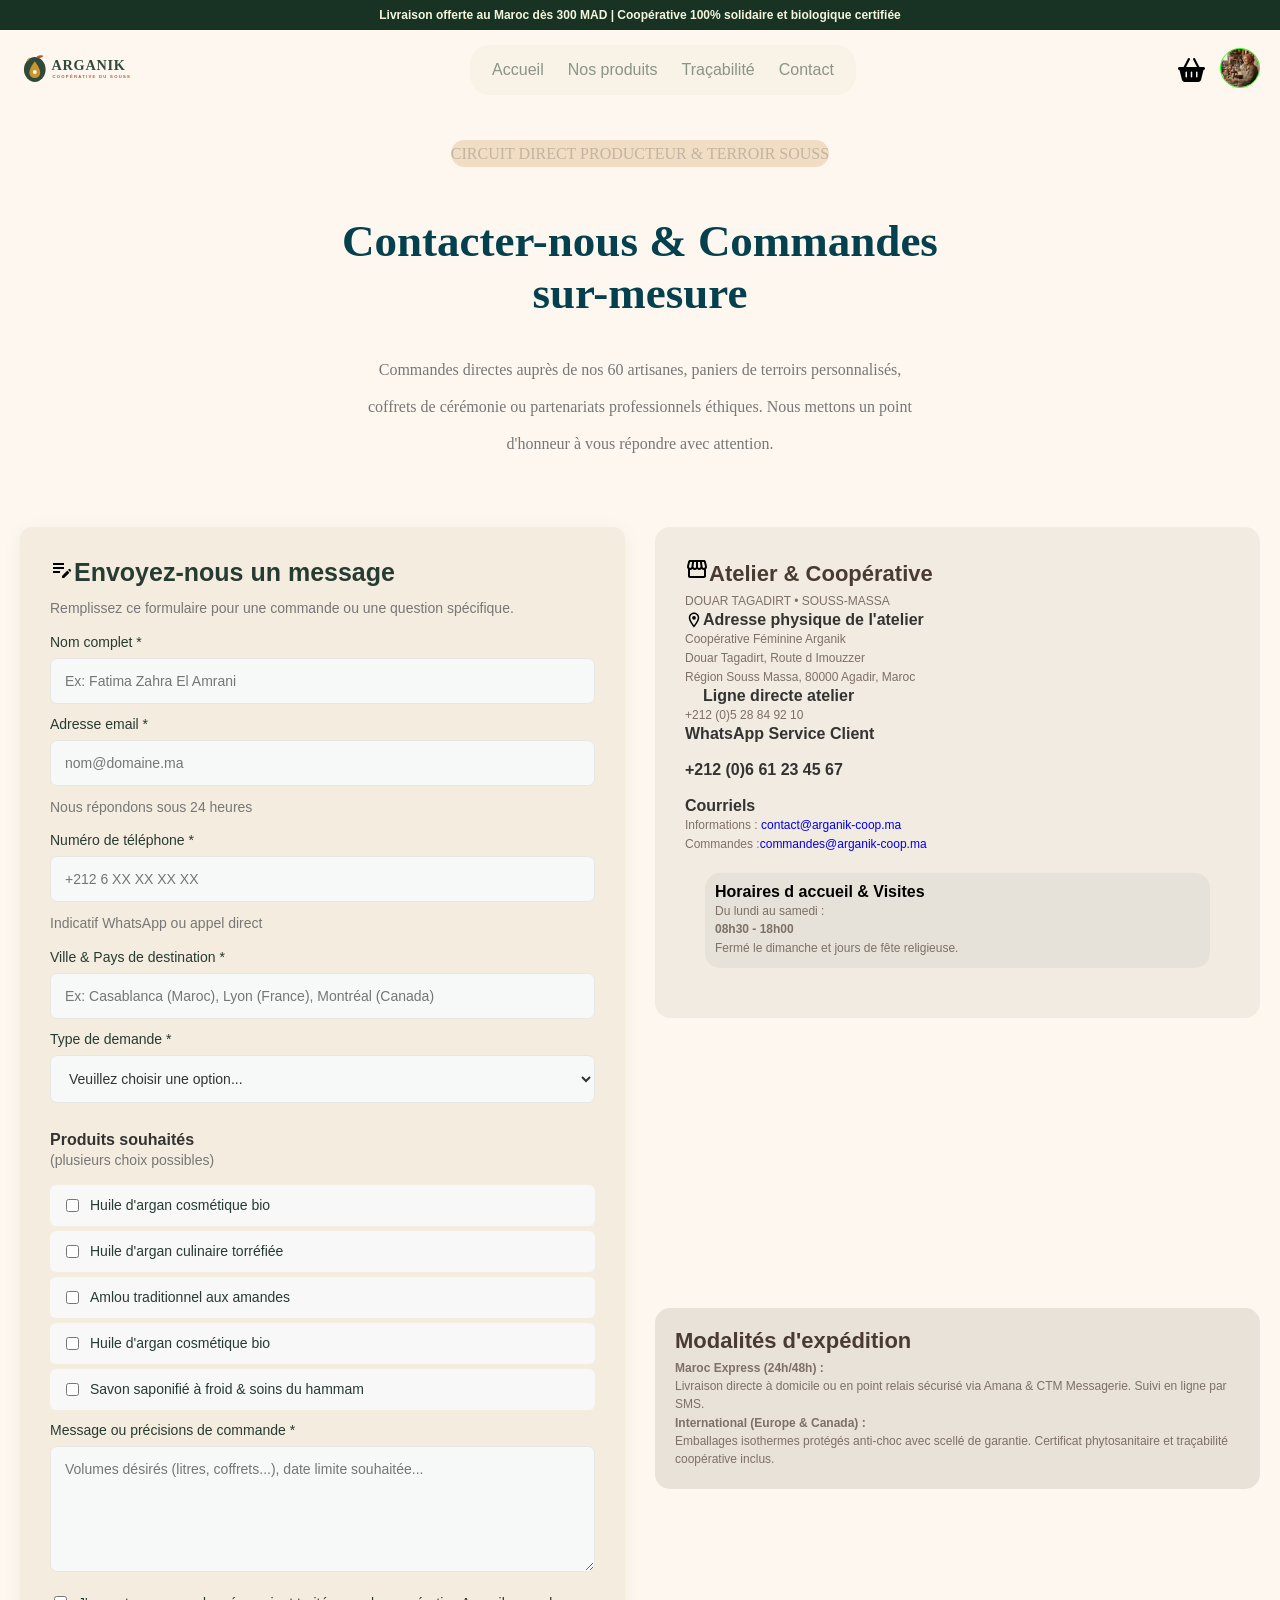
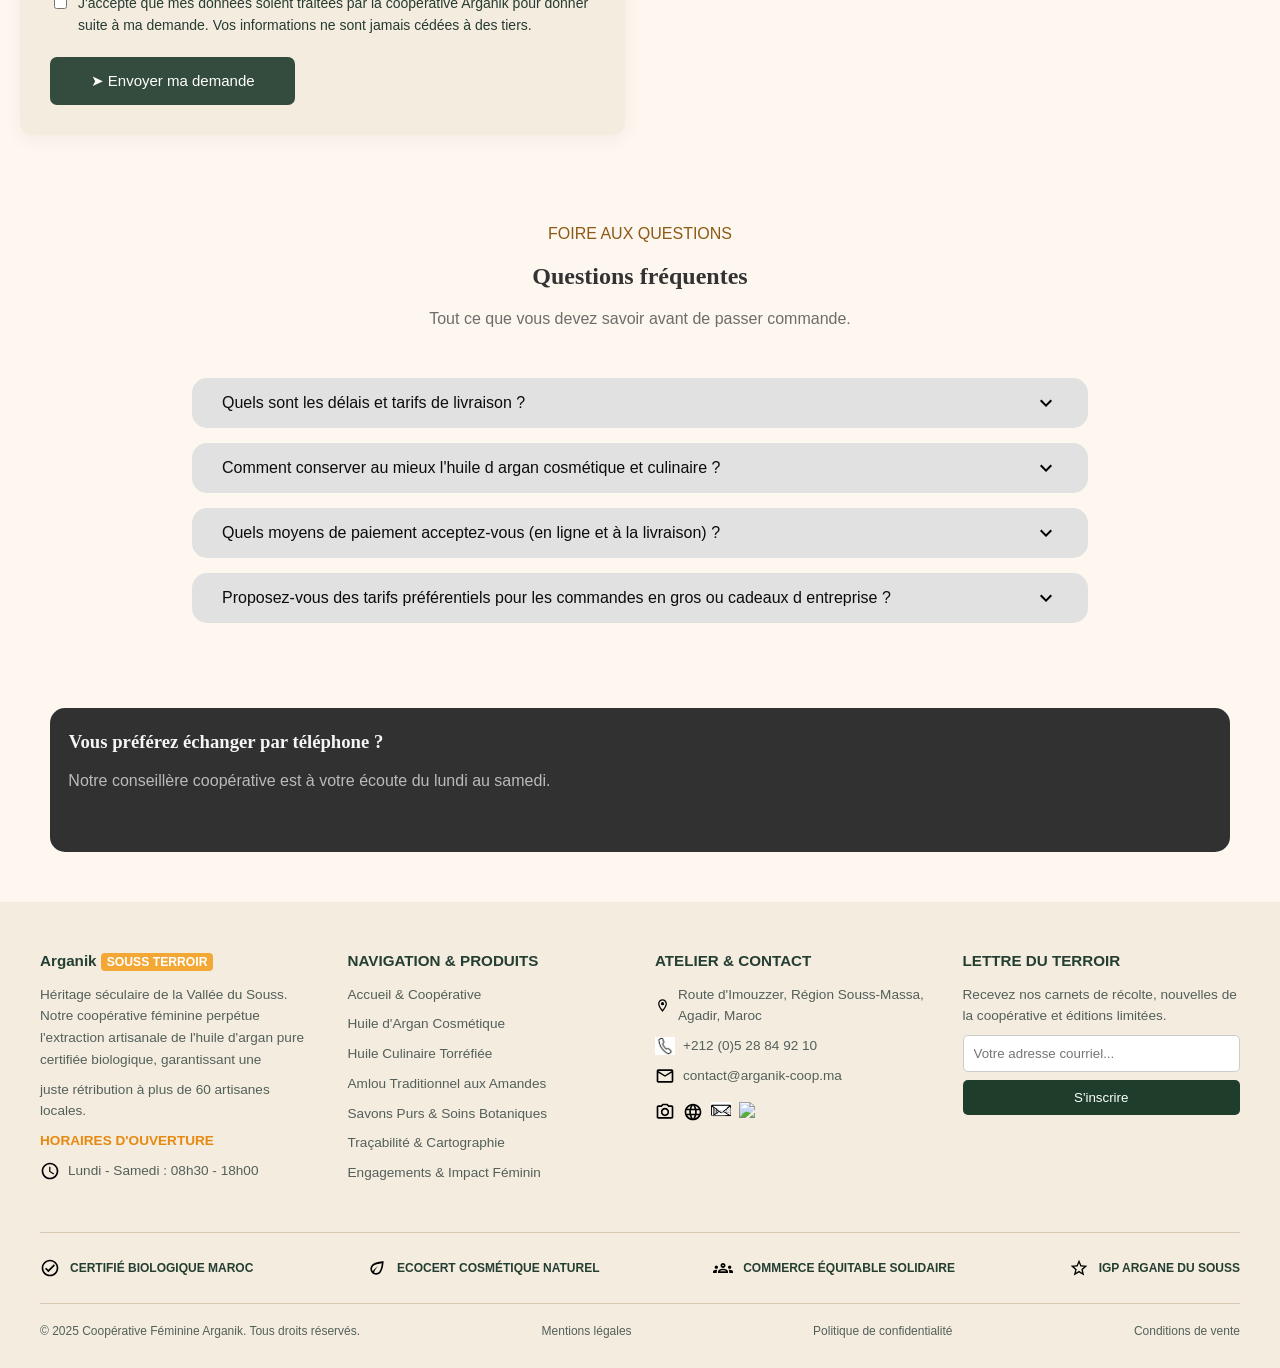
==== commit d2494155: "feat: en cours" ====
--- a/contactez-nous.html
+++ b/contactez-nous.html
@@ -1,276 +1,267 @@
-<!DOCTYPE html>
-<html lang="fr">
-
-<head>
-    <meta charset="UTF-8">
-    <meta name="viewport" content="width=device-width, initial-scale=1.0">
-    <title>ARGANIK - Coopérative Féminine</title>
-    <link rel="preconnect" href="https://fonts.googleapis.com">
-    <link rel="preconnect" href="https://fonts.gstatic.com" crossorigin>
-    <link
-        href="https://fonts.googleapis.com/css2?family=Inter:wght@400;500;600&family=Poppins:wght@600;700;800&display=swap"
-        rel="stylesheet">
-    <link rel="stylesheet" href="https://cdnjs.cloudflare.com/ajax/libs/font-awesome/6.5.1/css/all.min.css">
-    <link rel="stylesheet" href="style.css">
-    <link rel="stylesheet" href="contactez-nous.css">
-</head>
-
-<body>
-
-    <header class="en-tete">
-        <div class="en-tete-haut">
-            <p>Livraison offerte au Maroc dès 300 MAD | Coopérative 100% solidaire et biologique certifiée</p>
-        </div>
-        <div class="en-tete-bas">
-            <a href="#" class="logo"><img src="img/logo/arganik-logo.svg" alt="Logo Arganik"></a>
-            <nav aria-label="Navigation principale">
-                <ul class="menu">
-                     <li><a  href="index.html">Accueil</a></li>
-                <li><a href="Nos-produits.html">Nos produits</a></li>
-                <li><a href="Traçabilité.html">Traçabilité</a></li>
-                <li><a href="contactez-nous.html" class="active">Contact</a></li>
-                </ul>
-            </nav>
-            <div class="en-tete-bas-icons">
-                <a href="#"><i class="fa-solid fa-basket-shopping"></i></a>
-                <a href="#"><img src="img/divers/avatar-utilisateur.jpg" alt="Avatar"></a>
-            </div>
-        </div>
-    </header>
-
-
-    <main>
-
-        <section class="media">
-            <div class="section-titre">
-                <p class="first-tit">CIRCUIT DIRECT PRODUCTEUR & TERROIR SOUSS </p>
-                <h2 class="title">Contacter-nous & Commandes</h2>
-                <h2 style="margin-top: 0;">sur-mesure</h2>
-                <p>Commandes directes auprès de nos 60 artisanes, paniers de terroirs personnalisés,</p>
-                <p>coffrets de cérémonie ou partenariats professionnels éthiques. Nous mettons un point</p>
-                <p>d'honneur à vous répondre avec attention.</p>
-            </div>
-        </section>
-
-        <section id="contactez-nous" class="section">
-            <div class="all-div">
-                <form>
-                    <h3> <img src="/icons/edition.svg" alt="">Envoyez-nous un message</h3>
-                    <p>Remplissez ce formulaire pour une commande ou une question spécifique.</p>
-
-                    <label for="nom">Nom complet *</label>
-                    <input type="text" id="nom" placeholder="Ex: Fatima Zahra El Amrani" required>
-
-                    <label for="email">Adresse email *</label>
-                    <input type="email" id="email" placeholder="nom@domaine.ma" required>
-                    <p>Nous répondons sous 24 heures</p>
-
-                    <label for="téléphone">Numéro de téléphone *</label>
-                    <input type="tel" id="téléphone" placeholder="+212 6 XX XX XX XX" required>
-                    <p>Indicatif WhatsApp ou appel direct</p>
-
-                    <label for="ville">Ville & Pays de destination *</label>
-                    <input type="text" id="ville" placeholder="Ex: Casablanca (Maroc), Lyon (France), Montréal (Canada)"
-                        required>
-
-                    <label for="option">Type de demande *</label>
-                    <select id="option" name="option" required>
-                        <option value="" selected disabled>Veuillez choisir une option...</option>
-                        <option value="test">Test</option>
-                        <option value="ikram">Ikram</option>
-                    </select>
-
-                    <br>
-                    <strong>Produits souhaités</strong>
-                    <p>(plusieurs choix possibles)</p>
-
-                    <label><input type="checkbox" id="check1"> Huile d'argan cosmétique bio</label>
-                    <label><input type="checkbox" id="check2"> Huile d'argan culinaire torréfiée</label>
-                    <label><input type="checkbox" id="check3"> Amlou traditionnel aux amandes</label>
-                    <label><input type="checkbox" id="check4"> Huile d'argan cosmétique bio</label>
-                    <label><input type="checkbox" id="check5"> Savon saponifié à froid & soins du hammam</label>
-
-                    <label for="msg">Message ou précisions de commande *</label>
-                    <textarea id="msg" rows="6"
-                        placeholder="Volumes désirés (litres, coffrets...), date limite souhaitée..."
-                        required></textarea>
-
-                    <label class="consent-label">
-                        <input type="checkbox" id="jaccepte" required>
-                        J'accepte que mes données soient traitées par la coopérative Arganik pour donner suite à ma
-                        demande. Vos informations ne sont jamais cédées à des tiers.
-                    </label>
-
-                    <button type="submit" class="butt">&#10148; Envoyer ma demande</button>
-                </form>
-            </div>
-
-
-            <div class="info-copira">
-                <div class="copira">
-                    <form class="back-info">
-                        <div class="tit-1">
-                            <h3> <img src="/icons/boutique.svg" alt="">Atelier & Coopérative</h3>
-                            <p>DOUAR TAGADIRT • SOUSS-MASSA</p>
-                        </div>
-
-                        <div class="tit-2">
-                            <strong> <img src="/icons/localisation.svg" alt=""> Adresse physique de l'atelier</strong>
-                            <p>Coopérative Féminine Arganik</p>
-                            <p>Douar Tagadirt, Route d Imouzzer</p>
-                            <p>Région Souss Massa, 80000 Agadir, Maroc</p>
-                        </div>
-                        <div>
-                            <strong> <img src="/icons/telephone-handle-silhouette_25453.url" alt=""> Ligne directe
-                                atelier</strong>
-                            <p>+212 (0)5 28 84 92 10</p>
-                        </div>
-                        <div class="tit-3">
-                            <strong>WhatsApp Service Client</strong>
-                            <br>
-                            <strong>+212 (0)6 61 23 45 67</strong>
-                            <br>
-                        </div>
-                        <strong>Courriels</strong>
-                        <p>Informations :<a href="contact@arganik-coop.ma"> contact@arganik-coop.ma</a></p>
-                        <p>Commandes :<a href="commandes@arganik-coop.ma">commandes@arganik-coop.ma</a></p>
-
-                        <div class="info-copira-horaires">
-                            <strong>Horaires d accueil & Visites</strong>
-                            <p>Du lundi au samedi : <strong>08h30 - 18h00</strong></p>
-                            <p>Fermé le dimanche et jours de fête religieuse.</p>
-                        </div>
-                    </form>
-
-
-                </div>
-                <iframe
-                    src="https://www.google.com/maps/embed?pb=!1m14!1m12!1m3!1d26993.58550198092!2d-9.24739095!3d32.252749449999996!2m3!1f0!2f0!3f0!3m2!1i1024!2i768!4f13.1!5e0!3m2!1sfr!2sma!4v1792068928121!5m2!1sfr!2sma"
-                    width="600" height="450" style="border:0;" allowfullscreen="" loading="lazy"
-                    referrerpolicy="strict-origin-when-cross-origin"></iframe>
-                <div class="livraison">
-
-                    <h3><strong>Modalités d'expédition</strong></h3>
-                    <p><strong>Maroc Express (24h/48h) :</strong>Livraison directe à domicile ou en
-                        point relais sécurisé via Amana & CTM Messagerie. Suivi en
-                        ligne par SMS. </p>
-                    <p><strong>International (Europe & Canada) :</strong>Emballages isothermes
-                        protégés anti-choc avec scellé de garantie. Certificat
-                        phytosanitaire et traçabilité coopérative inclus. </p>
-
-                </div>
-
-            </div>
-        </section>
-        <section class="dernier-etape">
-            <div class="grand-div">
-                <div class="dern-1">
-                    <p>FOIRE AUX QUESTIONS</p>
-                    <h1>Questions fréquentes</h1>
-                    <h>Tout ce que vous devez savoir avant de passer commande.</h>
-                </div>
-                <div class="faq1">
-                    <p>Quels sont les délais et tarifs de livraison ?</p>
-                    <img src="/icons/chevron-bas.svg" alt="">
-                </div>
-                <div class="faq2">
-                    <p>Comment conserver au mieux l'huile d argan cosmétique et culinaire ?</p>
-                    <img src="/icons/chevron-bas.svg" alt="">
-                </div>
-                <div class="faq3">
-                    <p>Quels moyens de paiement acceptez-vous (en ligne et à la livraison) ?</p>
-                    <img src="/icons/chevron-bas.svg" alt="">
-                </div>
-                <div class="faq4">
-                    <p>Proposez-vous des tarifs préférentiels pour les commandes en gros ou cadeaux d entreprise
-                        ?</p>
-                    <img src="/icons/chevron-bas.svg" alt="">
-                </div>
-            </div>
-            <div class="dr-noir">
-                <h3>&nbsp;&nbsp;&nbsp;Vous préférez échanger par téléphone ?</h3>
-                <p>&nbsp;&nbsp;&nbsp;Notre conseillère coopérative est à votre écoute du lundi au samedi.</p>
-                <!-- <div class="dm-what">
-                    <p>Démarrer sur WhatsApp</p>
-                    <img src="/icons/avis.svg" alt="">
-                </div>
-                <div class="appele">
-                    <p>Appeler l'atelier</p>
-                    
-                </div> -->
-            </div>
-           
-        </section>
-
-    </main>
-
-
-    <footer class="body-class">
-        <div class="souspage">
-            <div class="items">
-                <h2>Arganik <span>SOUSS TERROIR</span></h2>
-                <p>Héritage séculaire de la Vallée du Souss. Notre coopérative féminine perpétue l'extraction artisanale
-                    de l'huile d'argan pure certifiée biologique, garantissant une </p>
-                <p>juste rétribution à plus de 60 artisanes locales.</p>
-                <p id="ouverture">HORAIRES D'OUVERTURE</p>
-                <p class="icon-text"><img src="icons/horloge.svg" alt="heure" width="20px" height="20px">Lundi - Samedi
-                    : 08h30 - 18h00</p>
-            </div>
-
-            <div class="items">
-                <h2>NAVIGATION & PRODUITS</h2>
-                <p><a href="#">Accueil & Coopérative</a></p>
-                <p><a href="#">Huile d'Argan Cosmétique</a></p>
-                <p><a href="#">Huile Culinaire Torréfiée</a></p>
-                <p><a href="#">Amlou Traditionnel aux Amandes</a></p>
-                <p><a href="#">Savons Purs & Soins Botaniques</a></p>
-                <p><a href="#">Traçabilité & Cartographie</a></p>
-                <p><a href="#">Engagements & Impact Féminin</a></p>
-            </div>
-
-            <div class="items">
-                <h2>ATELIER & CONTACT</h2>
-                <p class="icon-text"><img src="icons/localisation.svg" alt="localisation" height="15px"
-                        width="15px">Route d'Imouzzer, Région Souss-Massa, Agadir, Maroc</p>
-                <p class="icon-text"><img
-                        src="[data-uri]"
-                        alt="telephone" width="20px" height="20px">+212 (0)5 28 84 92 10</p>
-                <p class="icon-text"><img src="icons/email.svg" alt="email" width="20px"
-                        height="20px">contact@arganik-coop.ma</p>
-                <p class="social-icons">
-                    <img src="icons/appareil-photo.svg" alt="camera" height="20px" width="20px">
-                    <img src="icons/langue.svg" alt="langue" height="20px" width="20px">
-                    <img src="[data-uri]"
-                        alt="messagerie" height="20px" width="20px">
-                    <img src="https://encrypted-tbn0.gstatic.com/images?q=tbn:ANd9GcRLplG3kLzRI2SmZ7Frvx-PEoJ5cW88rDXgyFA6B9f0A7IUO9nASVbMAuQ&s"
-                        alt="enregistrer" height="20px" width="20px">
-                </p>
-            </div>
-
-            <div class="items">
-                <h2>LETTRE DU TERROIR</h2>
-                <p>Recevez nos carnets de récolte, nouvelles de la coopérative et éditions limitées.</p>
-                <input type="text" placeholder="Votre adresse courriel...">
-                <button>S'inscrire</button>
-            </div>
-        </div>
-
-        <div class="footer-certifications">
-            <p><img src="icons/coche-cercle.svg" alt="true" width="20px" height="20px">CERTIFIÉ BIOLOGIQUE MAROC</p>
-            <p><img src="icons/feuille-eco.svg" alt="feuille-eco" width="20px" height="20px">ECOCERT COSMÉTIQUE NATUREL
-            </p>
-            <p><img src="icons/groupe.svg" alt="groupe" width="20px" height="20px">COMMERCE ÉQUITABLE SOLIDAIRE</p>
-            <p><img src="icons/etoile-vide.svg" alt="etoile-vide" width="20px" height="20px">IGP ARGANE DU SOUSS</p>
-        </div>
-
-        <div class="footer-bottom">
-            <p>© 2025 Coopérative Féminine Arganik. Tous droits réservés.</p>
-            <p>Mentions légales</p>
-            <p>Politique de confidentialité</p>
-            <p>Conditions de vente</p>
-        </div>
-
-    </footer>
-</body>
-
+<!DOCTYPE html>
+<html lang="fr">
+
+<head>
+    <meta charset="UTF-8">
+    <meta name="viewport" content="width=device-width, initial-scale=1.0">
+    <title>ARGANIK - Coopérative Féminine</title>
+    <link rel="preconnect" href="https://fonts.googleapis.com">
+    <link rel="preconnect" href="https://fonts.gstatic.com" crossorigin>
+    <link
+        href="https://fonts.googleapis.com/css2?family=Inter:wght@400;500;600&family=Poppins:wght@600;700;800&display=swap"
+        rel="stylesheet">
+    <link rel="stylesheet" href="https://cdnjs.cloudflare.com/ajax/libs/font-awesome/6.5.1/css/all.min.css">
+    <link rel="stylesheet" href="contactez-nous.css">
+</head>
+
+<body>
+
+    <header class="en-tete">
+        <div class="en-tete-haut">
+            <p>Livraison offerte au Maroc dès 300 MAD | Coopérative 100% solidaire et biologique certifiée</p>
+        </div>
+        <div class="en-tete-bas">
+            <a href="#" class="logo"><img src="img/logo/arganik-logo.svg" alt="Logo Arganik"></a>
+            <nav aria-label="Navigation principale">
+                <ul class="menu">
+                    <li><a href="#">Accueil</a></li>
+                    <li><a href="#">Nos produits</a></li>
+                    <li><a href="#">Traçabilité</a></li>
+                    <li><a href="#">Contact</a></li>
+                </ul>
+            </nav>
+            <div class="en-tete-bas-icons">
+                <a href="#"><i class="fa-solid fa-basket-shopping"></i></a>
+                <a href="#"><img src="img/divers/avatar-utilisateur.jpg" alt="Avatar"></a>
+            </div>
+        </div>
+    </header>
+
+
+    <main>
+
+        <section class="media">
+            <div class="section-titre">
+                <p class="first-tit">CIRCUIT DIRECT PRODUCTEUR & TERROIR SOUSS </p>
+                <h2 class="title">Contacter-nous & Commandes</h2>
+                <h2 style="margin-top: 0;">sur-mesure</h2>
+                <p>Commandes directes auprès de nos 60 artisanes, paniers de terroirs personnalisés,</p>
+                <p>coffrets de cérémonie ou partenariats professionnels éthiques. Nous mettons un point</p>
+                <p>d'honneur à vous répondre avec attention.</p>
+            </div>
+        </section>
+
+        <section id="contactez-nous" class="section">
+            <div class="all-div">
+                <form>
+                    <h3> <img src="/icons/edition.svg" alt="">Envoyez-nous un message</h3>
+                    <p>Remplissez ce formulaire pour une commande ou une question spécifique.</p>
+
+                    <label for="nom">Nom complet *</label>
+                    <input type="text" id="nom" placeholder="Ex: Fatima Zahra El Amrani" required>
+
+                    <label for="email">Adresse email *</label>
+                    <input type="email" id="email" placeholder="nom@domaine.ma" required>
+                    <p>Nous répondons sous 24 heures</p>
+
+                    <label for="téléphone">Numéro de téléphone *</label>
+                    <input type="tel" id="téléphone" placeholder="+212 6 XX XX XX XX" required>
+                    <p>Indicatif WhatsApp ou appel direct</p>
+
+                    <label for="ville">Ville & Pays de destination *</label>
+                    <input type="text" id="ville" placeholder="Ex: Casablanca (Maroc), Lyon (France), Montréal (Canada)"
+                        required>
+
+                    <label for="option">Type de demande *</label>
+                    <select id="option" name="option" required>
+                        <option value="" selected disabled>Veuillez choisir une option...</option>
+                        <option value="test">Test</option>
+                        <option value="ikram">Ikram</option>
+                    </select>
+
+                    <br>
+                    <strong>Produits souhaités</strong>
+                    <p>(plusieurs choix possibles)</p>
+
+                    <label><input type="checkbox" id="check1"> Huile d'argan cosmétique bio</label>
+                    <label><input type="checkbox" id="check2"> Huile d'argan culinaire torréfiée</label>
+                    <label><input type="checkbox" id="check3"> Amlou traditionnel aux amandes</label>
+                    <label><input type="checkbox" id="check4"> Huile d'argan cosmétique bio</label>
+                    <label><input type="checkbox" id="check5"> Savon saponifié à froid & soins du hammam</label>
+
+                    <label for="msg">Message ou précisions de commande *</label>
+                    <textarea id="msg" rows="6"
+                        placeholder="Volumes désirés (litres, coffrets...), date limite souhaitée..."
+                        required></textarea>
+
+                    <label class="consent-label">
+                        <input type="checkbox" id="jaccepte" required>
+                        J'accepte que mes données soient traitées par la coopérative Arganik pour donner suite à ma
+                        demande. Vos informations ne sont jamais cédées à des tiers.
+                    </label>
+
+                    <button type="submit" class="butt">&#10148; Envoyer ma demande</button>
+                </form>
+            </div>
+
+
+            <div class="info-copira">
+                <div class="copira">
+                    <form class="back-info">
+                        <div class="tit-1">
+                            <h3> <img src="/icons/boutique.svg" alt="">Atelier & Coopérative</h3>
+                            <p>DOUAR TAGADIRT • SOUSS-MASSA</p>
+                        </div>
+
+                        <div class="tit-2">
+                            <strong> <img src="/icons/localisation.svg" alt=""> Adresse physique de l'atelier</strong>
+                            <p>Coopérative Féminine Arganik</p>
+                            <p>Douar Tagadirt, Route d Imouzzer</p>
+                            <p>Région Souss Massa, 80000 Agadir, Maroc</p>
+                        </div>
+                        <div>
+                            <strong> <img src="/icons/telephone-handle-silhouette_25453.url" alt=""> Ligne directe
+                                atelier</strong>
+                            <p>+212 (0)5 28 84 92 10</p>
+                        </div>
+                        <div class="tit-3">
+                            <strong>WhatsApp Service Client</strong>
+                            <br>
+                            <strong>+212 (0)6 61 23 45 67</strong>
+                            <br>
+                        </div>
+                        <strong>Courriels</strong>
+                        <p>Informations :<a href="contact@arganik-coop.ma"> contact@arganik-coop.ma</a></p>
+                        <p>Commandes :<a href="commandes@arganik-coop.ma">commandes@arganik-coop.ma</a></p>
+
+                        <div class="info-copira-horaires">
+                            <strong>Horaires d accueil & Visites</strong>
+                            <p>Du lundi au samedi : <strong>08h30 - 18h00</strong></p>
+                            <p>Fermé le dimanche et jours de fête religieuse.</p>
+                        </div>
+                    </form>
+
+
+                </div>
+                <iframe
+                    src="https://www.google.com/maps/embed?pb=!1m14!1m12!1m3!1d26993.58550198092!2d-9.24739095!3d32.252749449999996!2m3!1f0!2f0!3f0!3m2!1i1024!2i768!4f13.1!5e0!3m2!1sfr!2sma!4v1792068928121!5m2!1sfr!2sma"
+                    width="600" height="450" style="border:0;" allowfullscreen="" loading="lazy"
+                    referrerpolicy="strict-origin-when-cross-origin"></iframe>
+                <div class="livraison">
+
+                    <h3><strong>Modalités d'expédition</strong></h3>
+                    <p><strong>Maroc Express (24h/48h) :</strong>Livraison directe à domicile ou en
+                        point relais sécurisé via Amana & CTM Messagerie. Suivi en
+                        ligne par SMS. </p>
+                    <p><strong>International (Europe & Canada) :</strong>Emballages isothermes
+                        protégés anti-choc avec scellé de garantie. Certificat
+                        phytosanitaire et traçabilité coopérative inclus. </p>
+
+                </div>
+
+            </div>
+        </section>
+        <section class="dernier-etape">
+            <div class="grand-div">
+                <div class="dern-1">
+                    <p>FOIRE AUX QUESTIONS</p>
+                    <h1>Questions fréquentes</h1>
+                    <h>Tout ce que vous devez savoir avant de passer commande.</h>
+                </div>
+                <div class="faq1">
+                    <p>Quels sont les délais et tarifs de livraison ?</p>
+                    <img src="/icons/chevron-bas.svg" alt="">
+                </div>
+                <div class="faq2">
+                    <p>Comment conserver au mieux l'huile d argan cosmétique et culinaire ?</p>
+                    <img src="/icons/chevron-bas.svg" alt="">
+                </div>
+                <div class="faq3">
+                    <p>Quels moyens de paiement acceptez-vous (en ligne et à la livraison) ?</p>
+                    <img src="/icons/chevron-bas.svg" alt="">
+                </div>
+                <div class="faq4">
+                    <p>Proposez-vous des tarifs préférentiels pour les commandes en gros ou cadeaux d entreprise
+                        ?</p>
+                    <img src="/icons/chevron-bas.svg" alt="">
+                </div>
+            </div>
+            <div class="dr-noir">
+                <h3>&nbsp;&nbsp;&nbsp;Vous préférez échanger par téléphone ?</h3>
+                <p>&nbsp;&nbsp;&nbsp;Notre conseillère coopérative est à votre écoute du lundi au samedi.</p>
+              
+           
+        </section>
+
+    </main>
+
+
+    <footer class="body-class">
+        <div class="souspage">
+            <div class="items">
+                <h2>Arganik <span>SOUSS TERROIR</span></h2>
+                <p>Héritage séculaire de la Vallée du Souss. Notre coopérative féminine perpétue l'extraction artisanale
+                    de l'huile d'argan pure certifiée biologique, garantissant une </p>
+                <p>juste rétribution à plus de 60 artisanes locales.</p>
+                <p id="ouverture">HORAIRES D'OUVERTURE</p>
+                <p class="icon-text"><img src="icons/horloge.svg" alt="heure" width="20px" height="20px">Lundi - Samedi
+                    : 08h30 - 18h00</p>
+            </div>
+
+            <div class="items">
+                <h2>NAVIGATION & PRODUITS</h2>
+                <p><a href="#">Accueil & Coopérative</a></p>
+                <p><a href="#">Huile d'Argan Cosmétique</a></p>
+                <p><a href="#">Huile Culinaire Torréfiée</a></p>
+                <p><a href="#">Amlou Traditionnel aux Amandes</a></p>
+                <p><a href="#">Savons Purs & Soins Botaniques</a></p>
+                <p><a href="#">Traçabilité & Cartographie</a></p>
+                <p><a href="#">Engagements & Impact Féminin</a></p>
+            </div>
+
+            <div class="items">
+                <h2>ATELIER & CONTACT</h2>
+                <p class="icon-text"><img src="icons/localisation.svg" alt="localisation" height="15px"
+                        width="15px">Route d'Imouzzer, Région Souss-Massa, Agadir, Maroc</p>
+                <p class="icon-text"><img
+                        src="[data-uri]"
+                        alt="telephone" width="20px" height="20px">+212 (0)5 28 84 92 10</p>
+                <p class="icon-text"><img src="icons/email.svg" alt="email" width="20px"
+                        height="20px">contact@arganik-coop.ma</p>
+                <p class="social-icons">
+                    <img src="icons/appareil-photo.svg" alt="camera" height="20px" width="20px">
+                    <img src="icons/langue.svg" alt="langue" height="20px" width="20px">
+                    <img src="[data-uri]"
+                        alt="messagerie" height="20px" width="20px">
+                    <img src="https://encrypted-tbn0.gstatic.com/images?q=tbn:ANd9GcRLplG3kLzRI2SmZ7Frvx-PEoJ5cW88rDXgyFA6B9f0A7IUO9nASVbMAuQ&s"
+                        alt="enregistrer" height="20px" width="20px">
+                </p>
+            </div>
+
+            <div class="items">
+                <h2>LETTRE DU TERROIR</h2>
+                <p>Recevez nos carnets de récolte, nouvelles de la coopérative et éditions limitées.</p>
+                <input type="text" placeholder="Votre adresse courriel...">
+                <button>S'inscrire</button>
+            </div>
+        </div>
+
+        <div class="footer-certifications">
+            <p><img src="icons/coche-cercle.svg" alt="true" width="20px" height="20px">CERTIFIÉ BIOLOGIQUE MAROC</p>
+            <p><img src="icons/feuille-eco.svg" alt="feuille-eco" width="20px" height="20px">ECOCERT COSMÉTIQUE NATUREL
+            </p>
+            <p><img src="icons/groupe.svg" alt="groupe" width="20px" height="20px">COMMERCE ÉQUITABLE SOLIDAIRE</p>
+            <p><img src="icons/etoile-vide.svg" alt="etoile-vide" width="20px" height="20px">IGP ARGANE DU SOUSS</p>
+        </div>
+
+        <div class="footer-bottom">
+            <p>© 2025 Coopérative Féminine Arganik. Tous droits réservés.</p>
+            <p>Mentions légales</p>
+            <p>Politique de confidentialité</p>
+            <p>Conditions de vente</p>
+        </div>
+
+    </footer>
+</body>
+
 </html>
--- a/contactez-nous.css
+++ b/contactez-nous.css
@@ -1,614 +1,1062 @@
-* {
-    box-sizing: border-box;
-}
-
-body {
-    margin: 0;
-    padding: 0;
-    font-family: Arial, Helvetica, sans-serif;
-    background-color: #FEF7EF;
-    color: #333333;
-}
-
-ul {
-    list-style: none;
-    margin: 0;
-    padding: 0;
-}
-
-a {
-    text-decoration: none;
-}
-
-.en-tete {
-    position: sticky;
-    top: 0;
-    z-index: 9;
-    background-color: #FEF7EF;
-}
-
-.en-tete-haut {
-    width: 100%;
-    display: flex;
-    justify-content: center;
-    align-items: center;
-    background-color: #183324;
-    color: beige;
-    height: 2.5em;
-    font-size: 12px;
-    font-weight: 700;
-    text-align: center;
-    padding: 0 15px;
-}
-
-.en-tete-haut span {
-    color: beige;
-}
-
-.en-tete-bas {
-    display: flex;
-    justify-content: space-between;
-    align-items: center;
-    height: 5em;
-    padding: 0 20px;
-}
-
-.logo img {
-    width: 8em;
-}
-
-.menu {
-    display: flex;
-    background-color: #F9F2E6;
-    border-radius: 20px;
-    height: 50px;
-    align-items: center;
-    padding: 0 10px;
-}
-
-.menu a {
-    color: #8A9488;
-    padding: 6px 12px;
-    font-weight: 500;
-}
-
-.menu a:focus,
-.menu a.active{
-    background-color: #2F493A;
-    height: 5px;
-    padding: 8px 16px;
-    border-radius: 10px;
-    color: white;
-}
-
-.en-tete-bas-icons {
-    display: flex;
-    align-items: center;
-    gap: 15px;
-}
-
-.en-tete-bas-icons a img {
-    border-radius: 50%;
-    width: 2.5em;
-    height: 2.5em;
-    object-fit: cover;
-    border: 1.5px solid rgb(34, 255, 0);
-}
-
-.en-tete-bas-icons a i {
-    font-size: x-large;
-    color: black;
-}
-/* hma t9ada lheader dial zakaria  */
-
-
-
-
-
-
-
-
-
-
-
-
-
-
-
-
-
-
-
-
-
-
-
-
-
-
-/* hadi dial titre lwel li tayban lia lkbir  */
-.section{
-    gap: 30px;
-}
-.section-titre {
-    text-align: center;
-    font-family: Georgia, 'Times New Roman', Times, serif;
-    /* gap: 50px; */
-}
-
-.section-titre h2.title {
-    font-size: 45px;
-    color: #05404e;
-    margin-bottom: 0;
-}
-
-.section-titre h2:not(.title) {
-    font-size: 45px;
-    color: #05404e;
-    margin-top: 5px;
-}
-.section-titre p {
-
-    font-size: 16px;
-    color: #777;
-    line-height: 1.7;
-    max-width: 850px;
-    margin: 10px auto;
-}
-
-.section-titre .first-tit{
-    background-color: rgb(241, 221, 196);
-    color: rgba(38, 34, 34, 0.219);
-    border-radius: 15px;
-    display: inline-block;
-}
-  
-
-.all-div {
-  width: 1800px;
-    margin: 0 auto;
-    margin-left: 40px;
-    padding: 35px;
-     background-color: #f4ecdf;
-    border-radius: 12px;
-    box-shadow: 0 4px 20px rgba(0, 0, 0, 0.05);
-
-   
-}
-
-.all-div h3 {
-    font-size: 25px;
-    color: #263b32;
-    margin-top: 0;
-    margin-bottom: 10px;
-}
-
-.all-div p {
-    font-size: 14px;
-    line-height: 1.6;
-    color: #777777;
-    margin-top: 0;
-}
-
-.all-div label {
-    display: block;
-    font-size: 14px;
-    font-weight: 500;
-    margin: 12px 0 8px;
-    color: #263b32;
-}
-
-.all-div input[type="text"],
-.all-div input[type="email"],
-.all-div input[type="tel"],
-.all-div select,
-.all-div textarea {
-    display: block;
-    width: 100%;
-    padding: 14px;
-    border: 1px solid #e6e7e4;
-    border-radius: 7px;
-    background-color: #f7f8f8;
-    color: #333333;
-    font-size: 14px;
-    font-family: inherit;
-    outline: none;
-    margin-bottom: 10px;
-}
-
-.all-div input:focus,
-.all-div select:focus,
-.all-div textarea:focus {
-    border-color: #a78a5b;
-    background-color: #ffffff;
-}
-
-.all-div textarea {
-    min-height: 120px;
-    resize: vertical;
-    margin-top: 5px;
-    margin-bottom: 20px;
-}
-
-.all-div input[type="checkbox"] {
-    accent-color: #8b7653;
-    cursor: pointer;
-}
-
-.all-div label:has(input[type="checkbox"]) {
-    display: flex;
-    align-items: center;
-    gap: 8px;
-    padding: 10px 12px;
-    margin: 5px 0;
-    background-color: #f7f8f7;
-    border-radius: 6px;
-    font-weight: normal;
-    line-height: 1.5;
-}
-
-.all-div label:has(#jaccepte) {
-    display: flex;
-    align-items: flex-start;
-    gap: 8px;
-    background: transparent;
-    padding: 0;
-    margin-top: 15px;
-    line-height: 1.6;
-}
-
-#jaccepte {
-    margin-top: 4px;
-    flex-shrink: 0;
-}
-
-.all-div .butt {
-    display: inline-block;
-    margin-top: 15px;
-    padding: 15px 20px;
-    border: none;
-    border-radius: 7px;
-    background-color: #344c3d;
-    color: #ffffff;
-    font-size: 15px;
-    cursor: pointer;
-    width: 45%;
-}
-
-.all-div .butt:hover {
-    background-color: #24372b;
-}
-
-
-#contactez-nous {
-    font-family: 'Segoe UI', Tahoma, Geneva, Verdana, sans-serif;
-    padding: 40px 20px;
-    display: flex;
-   
-}
-
-
-.info-copira {
-    gap: 30px;
-    width: 100%;
-    height: 100px;
-
-}
-.copira{
-    display: flex;
-    margin-right: 0px;
-    width: 400px;
-    
-}
-.info-copira-horaires{
-  background-color: #e7e2d9;
-color: black;
-border-radius: 15px;
-padding: 10px;
-margin: 20px ;
-
-
-}
-.info-copira h3 {
-    color: #4a3b32; 
-    font-size: 22px;
-    margin-bottom: 5px;
-
-    margin-top: 0;
-  
-}
-
-.info-copira p {
-    color: #7d7066; 
-    width: 100%;
-    font-size: 12px;
-    margin: 1px 0 1px 0;
-    line-height: 1.5; 
-}
-.back-info{
-    padding: 30px;
-    background-color: #f2ebe1;
-    border-radius: 15px;
-    width: 400px;
-}
-
-.livraison{
-     background-color: #e9e2d8;
-    border-radius: 15px;
-    padding: 20px;
-  
-    margin-right: 50px;
-    width: 400px;
-    color: black;
-    margin-top: 15px;
-}
-
-iframe{
-    width: 400px;
-    height: 200px;
-    margin: 20px 0px 0px 0px;
-    border-radius: 15px;
-}
-strong{
-    display: flex;
-    align-items: center;
-    img{
-        width: 18px;
-    }
-}
-
-.faq1{
-    background-color: #e1e1e1;
-    color: rgb(12, 12, 12);
-    display: flex;
-    justify-content: space-between;
-    gap: 30px;
-    width: 70%;
-    margin: auto;
-    padding-left: 30px;
-    border-radius:15px ;
-    padding-right: 30px;
-}
-.faq2{
-    background-color: #e1e1e1;
-    color: rgb(12, 12, 12);
-    display: flex;
-    justify-content: space-between;
-    gap: 30px;
-    width: 70%;
-    margin: auto;
-   
-    padding-left: 30px;
-    border-radius:15px ;
-    padding-right: 30px;
-    margin-top: 12px;
-}
-.faq3{
-    background-color: #e1e1e1;
-    color: rgb(12, 12, 12);
-    display: flex;
-    justify-content: space-between;
-    gap: 30px;
-    width: 70%;
-    margin: auto;
-    padding-left: 30px;
-    border-radius:15px ;
-    padding-right: 30px;
-    margin-top: 12px;
-}
-.faq4{
-    background-color: #e1e1e1;
-    color: rgb(12, 12, 12);
-    display: flex;
-    justify-content: space-between;
-    gap: 30px;
-    width: 70%;
-    margin: auto;
-    padding-left: 30px;
-    border-radius:15px ;
-    padding-right: 30px;
-    margin-top: 12px;
-}
-
-.grand-div{ 
-    padding-bottom: 50px;
-     align-items: center;
-}
-.dern-1{
-    display: flex;
-    flex-direction: column;
-  justify-content: center;
-  align-items: center;
-  margin: 50px;
-
-}
-.dern-1 p{
-    color: #8d5916;
-    margin: auto;
-}
-.dern-1 h1{
- font-family: Georgia, 'Times New Roman', Times, serif;
- gap: 2px;
-}
-.dern-1 h{
-    opacity: 0.7;
-}
-.dr-noir{
-    background-color: rgb(50, 49, 49);
-    color: whitesmoke;
-    margin: 50px;
-    border-radius: 15px;
-    margin-top: 20px;
-    height: 16vh;
-    padding: 5px;
-}
-.dr-noir h3{
-    font-family: Georgia, 'Times New Roman', Times, serif;
-
-}
-.dr-noir p{
-    opacity: 0.7;
-}
-
-
-
-
-
-
-
-
-
-/* 
-
-/* hada rah lfooter dial bader  ghit dakchi ldila frex
-*/
-
-.body-class {
-    margin: 0;
-    font-family: Arial, sans-serif;
-    color: #53605a;
-}
-
-footer {
-    background-color: #f4ecdf;
-    margin: 30px 20px 22px;
-    padding: 50px 40px 30px;
-}
-
-.souspage {
-    display: grid;
-    grid-template-columns: repeat(4, 1fr);
-    gap: 30px;
-    align-items: start;
-}
-
-.items h2 {
-    font-size: 0.95em;
-    color: #243f32;
-    margin: 0 0 15px;
-    font-weight: bold;
-}
-
-.items h2 span {
-    background-color: #f3a835;
-    color: #ffffff;
-    font-size: 0.8em;
-    padding: 2px 6px;
-    border-radius: 4px;
-}
-
-.items p {
-    font-size: 0.85em;
-    line-height: 1.6;
-    margin: 0 0 8px;
-    display: flex;
-    align-items: center;
-    gap: 8px;
-    color: #53605a;
-}
-
-.items p img {
-    margin: 0;
-    flex-shrink: 0;
-}
-
-.items p a {
-    color: inherit;
-    text-decoration: none;
-}
-
-.items p a:hover {
-    color: #243f32;
-}
-
-#ouverture {
-    color: #e68910;
-    font-weight: bold;
-}
-
-footer input {
-    width: 100%;
-    padding: 10px;
-    border-radius: 5px;
-    border: 1px solid #ccc;
-    outline: none;
-    box-sizing: border-box;
-    margin: 0 0 8px;
-    font-family: inherit;
-}
-
-footer input:focus {
-    border-color: #243f32;
-}
-
-footer button {
-    background-color: #1e3e2b;
-    color: #ffffff;
-    width: 100%;
-    padding: 10px;
-    border: none;
-    border-radius: 5px;
-    cursor: pointer;
-    font-family: inherit;
-}
-
-footer button:hover {
-    background-color: #2f493a;
-}
-
-.footer-certifications {
-    display: flex;
-    justify-content: space-between;
-    align-items: center;
-    gap: 1em;
-    border-top: 1px solid #d8c9b5;
-    margin-top: 40px;
-    padding-top: 25px;
-}
-
-.footer-certifications p {
-    display: flex;
-    align-items: center;
-    gap: 10px;
-    margin: 0;
-    font-size: 0.75em;
-    font-weight: bold;
-    color: #243f32;
-}
-
-.footer-certifications img {
-    flex-shrink: 0;
-}
-
-.footer-bottom {
-    display: flex;
-    justify-content: space-between;
-    align-items: center;
-    gap: 15px;
-    border-top: 1px solid #d8c9b5;
-    margin-top: 25px;
-    padding-top: 20px;
-    font-size: 0.75em;
-}
-
-.footer-bottom p {
-    margin: 0;
-}
-
-.icon-text img {
-    flex-shrink: 0;
-}
-
-.social-icons {
-    display: flex;
-    align-items: center;
-    gap: 12px;
-    margin-top: 15px !important;
-}
-
-.social-icons img {
-    width: 20px;
-    height: 20px;
-    object-fit: contain;
-    cursor: pointer;
-} +*{
+    box-sizing: border-box;
+}
+
+body {
+    margin: 0;
+    padding: 0;
+    font-family: Arial, Helvetica, sans-serif;
+    background-color: #FEF7EF;
+    color: #333333;
+}
+
+ul {
+    list-style: none;
+    margin: 0;
+    padding: 0;
+}
+
+a {
+    text-decoration: none;
+}
+
+.en-tete {
+    position: sticky;
+    top: 0;
+    z-index: 9;
+    background-color: #FEF7EF;
+}
+
+.en-tete-haut {
+    width: 100%;
+    display: flex;
+    justify-content: center;
+    align-items: center;
+    background-color: #183324;
+    color: beige;
+    height: 2.5em;
+    font-size: 12px;
+    font-weight: 700;
+    text-align: center;
+    padding: 0 15px;
+}
+
+.en-tete-haut span {
+    color: beige;
+}
+
+.en-tete-bas {
+    display: flex;
+    justify-content: space-between;
+    align-items: center;
+    height: 5em;
+    padding: 0 20px;
+}
+
+.logo img {
+    width: 8em;
+}
+
+.menu {
+    display: flex;
+    background-color: #F9F2E6;
+    border-radius: 20px;
+    height: 50px;
+    align-items: center;
+    padding: 0 10px;
+}
+
+.menu a {
+    color: #8A9488;
+    padding: 6px 12px;
+    font-weight: 500;
+}
+
+.menu a:focus,
+.menu a:hover {
+    background-color: #2F493A;
+    padding: 8px 16px;
+    border-radius: 10px;
+    color: white;
+}
+
+.en-tete-bas-icons {
+    display: flex;
+    align-items: center;
+    gap: 15px;
+}
+
+.en-tete-bas-icons a img {
+    border-radius: 50%;
+    width: 2.5em;
+    height: 2.5em;
+    object-fit: cover;
+    border: 1.5px solid rgb(34, 255, 0);
+}
+
+.en-tete-bas-icons a i {
+    font-size: x-large;
+    color: black;
+}
+/* hma t9ada lheader dial zakaria  */
+
+
+
+/* hadi dial titre lwel li tayban lia lkbir  */
+.section{
+    gap: 30px;
+}
+.section-titre {
+    text-align: center;
+    font-family: Georgia, 'Times New Roman', Times, serif;
+  
+}
+
+.section-titre h2.title {
+    font-size: 45px;
+    color: #05404e;
+    margin-bottom: 0;
+}
+
+.section-titre h2:not(.title) {
+    font-size: 45px;
+    color: #05404e;
+    margin-top: 5px;
+}
+.section-titre p {
+
+    font-size: 16px;
+    color: #777;
+    line-height: 1.7;
+    max-width: 850px;
+    margin: 10px auto;
+}
+
+.section-titre .first-tit{
+    background-color: rgb(241, 221, 196);
+    color: rgba(38, 34, 34, 0.219);
+    border-radius: 15px;
+    display: inline-block;
+}
+  
+
+.all-div {
+  width: 1800px;
+    margin: 0 auto;
+    margin-left: 40px;
+    padding: 35px;
+     background-color: #f4ecdf;
+    border-radius: 12px;
+    box-shadow: 0 4px 20px rgba(0, 0, 0, 0.05);
+
+   
+}
+
+.all-div h3 {
+    font-size: 25px;
+    color: #263b32;
+    margin-top: 0;
+    margin-bottom: 10px;
+}
+
+.all-div p {
+    font-size: 14px;
+    line-height: 1.6;
+    color: #777777;
+    margin-top: 0;
+}
+
+.all-div label {
+    display: block;
+    font-size: 14px;
+    font-weight: 500;
+    margin: 12px 0 8px;
+    color: #263b32;
+}
+
+.all-div input[type="text"],
+.all-div input[type="email"],
+.all-div input[type="tel"],
+.all-div select,
+.all-div textarea {
+    display: block;
+    width: 100%;
+    padding: 14px;
+    border: 1px solid #e6e7e4;
+    border-radius: 7px;
+    background-color: #f7f8f8;
+    color: #333333;
+    font-size: 14px;
+    font-family: inherit;
+    outline: none;
+    margin-bottom: 10px;
+}
+
+.all-div input:focus,
+.all-div select:focus,
+.all-div textarea:focus {
+    border-color: #a78a5b;
+    background-color: #ffffff;
+}
+
+.all-div textarea {
+    min-height: 120px;
+    resize: vertical;
+    margin-top: 5px;
+    margin-bottom: 20px;
+}
+
+.all-div input[type="checkbox"] {
+    accent-color: #8b7653;
+    cursor: pointer;
+}
+
+.all-div label:has(input[type="checkbox"]) {
+    display: flex;
+    align-items: center;
+    gap: 8px;
+    padding: 10px 12px;
+    margin: 5px 0;
+    background-color: #f7f8f7;
+    border-radius: 6px;
+    font-weight: normal;
+    line-height: 1.5;
+}
+
+.all-div label:has(#jaccepte) {
+    display: flex;
+    align-items: flex-start;
+    gap: 8px;
+    background: transparent;
+    padding: 0;
+    margin-top: 15px;
+    line-height: 1.6;
+}
+
+#jaccepte {
+    margin-top: 4px;
+    flex-shrink: 0;
+}
+
+.all-div .butt {
+    display: inline-block;
+    margin-top: 15px;
+    padding: 15px 20px;
+    border: none;
+    border-radius: 7px;
+    background-color: #344c3d;
+    color: #ffffff;
+    font-size: 15px;
+    cursor: pointer;
+    width: 45%;
+}
+
+.all-div .butt:hover {
+    background-color: #24372b;
+}
+
+
+#contactez-nous {
+    font-family: 'Segoe UI', Tahoma, Geneva, Verdana, sans-serif;
+    padding: 40px 20px;
+    display: flex;
+   
+}
+
+
+.info-copira {
+    gap: 30px;
+    width: 100%;
+    height: 100px;
+
+}
+.copira{
+    display: flex;
+    margin-right: 0px;
+    width: 400px;
+    
+}
+.info-copira-horaires{
+  background-color: #e7e2d9;
+color: black;
+border-radius: 15px;
+padding: 10px;
+margin: 20px ;
+
+
+}
+.info-copira h3 {
+    color: #4a3b32; 
+    font-size: 22px;
+    margin-bottom: 5px;
+
+    margin-top: 0;
+  
+}
+
+.info-copira p {
+    color: #7d7066; 
+    width: 100%;
+    font-size: 12px;
+    margin: 1px 0 1px 0;
+    line-height: 1.5; 
+}
+.back-info{
+    padding: 30px;
+    background-color: #f2ebe1;
+    border-radius: 15px;
+    width: 400px;
+}
+
+.livraison{
+     background-color: #e9e2d8;
+    border-radius: 15px;
+    padding: 20px;
+  
+    margin-right: 50px;
+    width: 400px;
+    color: black;
+    margin-top: 15px;
+}
+
+iframe{
+    width: 400px;
+    height: 200px;
+    margin: 20px 0px 0px 0px;
+    border-radius: 15px;
+}
+strong{
+    display: flex;
+    align-items: center;
+    img{
+        width: 18px;
+    }
+}
+
+.faq1{
+    background-color: #e1e1e1;
+    color: rgb(12, 12, 12);
+    display: flex;
+    justify-content: space-between;
+    gap: 30px;
+    width: 70%;
+    margin: auto;
+    padding-left: 30px;
+    border-radius:15px ;
+    padding-right: 30px;
+}
+.faq2{
+    background-color: #e1e1e1;
+    color: rgb(12, 12, 12);
+    display: flex;
+    justify-content: space-between;
+    gap: 30px;
+    width: 70%;
+    margin: auto;
+   
+    padding-left: 30px;
+    border-radius:15px ;
+    padding-right: 30px;
+    margin-top: 12px;
+}
+.faq3{
+    background-color: #e1e1e1;
+    color: rgb(12, 12, 12);
+    display: flex;
+    justify-content: space-between;
+    gap: 30px;
+    width: 70%;
+    margin: auto;
+    padding-left: 30px;
+    border-radius:15px ;
+    padding-right: 30px;
+    margin-top: 12px;
+}
+.faq4{
+    background-color: #e1e1e1;
+    color: rgb(12, 12, 12);
+    display: flex;
+    justify-content: space-between;
+    gap: 30px;
+    width: 70%;
+    margin: auto;
+    padding-left: 30px;
+    border-radius:15px ;
+    padding-right: 30px;
+    margin-top: 12px;
+}
+
+.grand-div{ 
+    padding-bottom: 50px;
+     align-items: center;
+}
+.dern-1{
+    display: flex;
+    flex-direction: column;
+  justify-content: center;
+  align-items: center;
+  margin: 50px;
+
+}
+.dern-1 p{
+    color: #8d5916;
+    margin: auto;
+}
+.dern-1 h1{
+ font-family: Georgia, 'Times New Roman', Times, serif;
+ gap: 2px;
+}
+.dern-1 h{
+    opacity: 0.7;
+}
+.dr-noir{
+    background-color: rgb(50, 49, 49);
+    color: whitesmoke;
+    margin: 50px;
+    border-radius: 15px;
+    margin-top: 20px;
+    height: 16vh;
+    padding: 5px;
+}
+.dr-noir h3{
+    font-family: Georgia, 'Times New Roman', Times, serif;
+
+}
+.dr-noir p{
+    opacity: 0.7;
+}
+
+
+/* hada rah lfooter dial bader  ghit dakchi ldila frex*/
+
+.body-class {
+    margin: 0;
+    font-family: Arial, sans-serif;
+    color: #53605a;
+}
+
+footer {
+    background-color: #f4ecdf;
+    margin: 30px 20px 22px;
+    padding: 50px 40px 30px;
+}
+
+.souspage {
+    display: grid;
+    grid-template-columns: repeat(4, 1fr);
+    gap: 30px;
+    align-items: start;
+}
+
+.items h2 {
+    font-size: 0.95em;
+    color: #243f32;
+    margin: 0 0 15px;
+    font-weight: bold;
+}
+
+.items h2 span {
+    background-color: #f3a835;
+    color: #ffffff;
+    font-size: 0.8em;
+    padding: 2px 6px;
+    border-radius: 4px;
+}
+
+.items p {
+    font-size: 0.85em;
+    line-height: 1.6;
+    margin: 0 0 8px;
+    display: flex;
+    align-items: center;
+    gap: 8px;
+    color: #53605a;
+}
+
+.items p img {
+    margin: 0;
+    flex-shrink: 0;
+}
+
+.items p a {
+    color: inherit;
+    text-decoration: none;
+}
+
+.items p a:hover {
+    color: #243f32;
+}
+
+#ouverture {
+    color: #e68910;
+    font-weight: bold;
+}
+
+footer input {
+    width: 100%;
+    padding: 10px;
+    border-radius: 5px;
+    border: 1px solid #ccc;
+    outline: none;
+    box-sizing: border-box;
+    margin: 0 0 8px;
+    font-family: inherit;
+}
+
+footer input:focus {
+    border-color: #243f32;
+}
+
+footer button {
+    background-color: #1e3e2b;
+    color: #ffffff;
+    width: 100%;
+    padding: 10px;
+    border: none;
+    border-radius: 5px;
+    cursor: pointer;
+    font-family: inherit;
+}
+
+footer button:hover {
+    background-color: #2f493a;
+}
+
+.footer-certifications {
+    display: flex;
+    justify-content: space-between;
+    align-items: center;
+    gap: 1em;
+    border-top: 1px solid #d8c9b5;
+    margin-top: 40px;
+    padding-top: 25px;
+}
+
+.footer-certifications p {
+    display: flex;
+    align-items: center;
+    gap: 10px;
+    margin: 0;
+    font-size: 0.75em;
+    font-weight: bold;
+    color: #243f32;
+}
+
+.footer-certifications img {
+    flex-shrink: 0;
+}
+
+.footer-bottom {
+    display: flex;
+    justify-content: space-between;
+    align-items: center;
+    gap: 15px;
+    border-top: 1px solid #d8c9b5;
+    margin-top: 25px;
+    padding-top: 20px;
+    font-size: 0.75em;
+}
+
+.footer-bottom p {
+    margin: 0;
+}
+
+.icon-text img {
+    flex-shrink: 0;
+}
+
+.social-icons {
+    display: flex;
+    align-items: center;
+    gap: 12px;
+    margin-top: 15px !important;
+}
+
+.social-icons img {
+    width: 20px;
+    height: 20px;
+    object-fit: contain;
+    cursor: pointer;
+}
+
+
+
+
+
+
+
+
+
+
+
+
+
+
+
+
+
+
+
+
+
+
+/* ==============================
+   RESPONSIVE DESIGN - ARGANIK
+   ============================== */
+
+/* Eviter le débordement horizontal */
+* {
+    box-sizing: border-box;
+}
+
+img {
+    max-width: 100%;
+    height: auto;
+}
+
+/* Section Contact */
+#contactez-nous {
+    display: grid;
+    grid-template-columns: minmax(0, 1fr) minmax(0, 1fr);
+    align-items: start;
+    gap: 30px;
+    padding: 40px 20px;
+    width: 100%;
+}
+
+/* Formulaire */
+#contactez-nous .all-div {
+    width: 100%;
+    max-width: 100%;
+    min-width: 0;
+    margin: 0;
+    padding: 30px;
+}
+
+#contactez-nous .all-div form {
+    width: 100%;
+}
+
+#contactez-nous .all-div input:not([type="checkbox"]),
+#contactez-nous .all-div select,
+#contactez-nous .all-div textarea {
+    width: 100%;
+    max-width: 100%;
+}
+
+/* Informations de contact */
+#contactez-nous .info-copira {
+    display: flex;
+    flex-direction: column;
+    gap: 20px;
+    width: 100%;
+    height: auto;
+    min-width: 0;
+}
+
+#contactez-nous .copira,
+#contactez-nous .back-info,
+#contactez-nous .livraison {
+    width: 100%;
+    max-width: 100%;
+    min-width: 0;
+    margin: 0;
+}
+
+/* Carte Google Maps */
+#contactez-nous iframe {
+    display: block;
+    width: 100%;
+    max-width: 100%;
+    height: 250px;
+    border: 0;
+    margin: 0;
+}
+
+/* Titres */
+.section-titre {
+    width: 100%;
+    padding: 20px;
+    text-align: center;
+}
+
+.section-titre h2.title,
+.section-titre h2:not(.title) {
+    font-size: clamp(26px, 4vw, 45px);
+}
+
+.section-titre p {
+    max-width: 850px;
+    margin: 10px auto;
+}
+
+/* FAQ */
+.faq1,
+.faq2,
+.faq3,
+.faq4 {
+    width: 70%;
+    max-width: 100%;
+    margin: 15px auto;
+}
+
+/* 
+   TABLETTE - 768px et moins
+    */
+@media (max-width: 768px) {
+
+    /* Header */
+    .en-tete-bas {
+        flex-wrap: wrap;
+        height: auto;
+        gap: 15px;
+        padding: 15px;
+    }
+
+    .en-tete-bas nav {
+        order: 3;
+        width: 100%;
+    }
+
+    .menu {
+        justify-content: center;
+        flex-wrap: wrap;
+        height: auto;
+        gap: 5px;
+        padding: 10px;
+    }
+
+    .menu a {
+        display: block;
+        padding: 8px;
+    }
+
+  
+    #contactez-nous {
+        grid-template-columns: minmax(0, 1fr);
+        gap: 25px;
+        padding: 25px 15px;
+    }
+
+    #contactez-nous .all-div {
+        padding: 25px;
+    }
+
+    /* FAQ */
+    .faq1,
+    .faq2,
+    .faq3,
+    .faq4 {
+        width: 90%;
+        padding: 15px;
+        gap: 15px;
+    }
+
+    /* Footer */
+    footer {
+        margin: 20px 10px;
+        padding: 30px 20px;
+    }
+
+    .souspage {
+        grid-template-columns: repeat(2, minmax(0, 1fr));
+        gap: 25px;
+    }
+
+    .footer-certifications {
+        flex-wrap: wrap;
+        justify-content: flex-start;
+    }
+
+    .footer-bottom {
+        flex-wrap: wrap;
+        justify-content: flex-start;
+    }
+}
+
+/*  TELEPHONE */
+@media (max-width: 480px) {
+
+    .en-tete-haut {
+        height: auto;
+        min-height: 40px;
+        padding: 10px;
+        font-size: 11px;
+    }
+
+    .en-tete-haut p {
+        margin: 0;
+    }
+
+ 
+    .en-tete-bas {
+        justify-content: space-between;
+        gap: 10px;
+        padding: 12px;
+    }
+
+    .logo img {
+        width: 100px;
+    }
+
+    .en-tete-bas-icons {
+        gap: 8px;
+    }
+
+    .en-tete-bas-icons a img {
+        width: 32px;
+        height: 32px;
+    }
+
+    .menu {
+        gap: 2px;
+        border-radius: 12px;
+    }
+
+    .menu a {
+        padding: 7px;
+        font-size: 12px;
+    }
+
+  
+    .section-titre {
+        padding: 15px 12px;
+    }
+
+    .section-titre h2.title,
+    .section-titre h2:not(.title) {
+        font-size: 27px;
+        overflow-wrap: anywhere;
+    }
+
+    .section-titre p {
+        font-size: 14px;
+        line-height: 1.6;
+    }
+
+   
+    #contactez-nous {
+        padding: 20px 12px;
+        gap: 20px;
+    }
+
+    #contactez-nous .all-div {
+        padding: 18px 14px;
+    }
+
+    #contactez-nous .all-div h3 {
+        font-size: 20px;
+    }
+
+    #contactez-nous .all-div input:not([type="checkbox"]),
+    #contactez-nous .all-div select,
+    #contactez-nous .all-div textarea {
+        font-size: 16px;
+        padding: 12px;
+    }
+
+    #contactez-nous .all-div .butt {
+        width: 100%;
+        padding: 14px 10px;
+    }
+
+  
+    #contactez-nous .back-info,
+    #contactez-nous .livraison {
+        padding: 18px 14px;
+        overflow-wrap: anywhere;
+    }
+
+    #contactez-nous .info-copira p {
+        overflow-wrap: anywhere;
+    }
+
+    #contactez-nous iframe {
+        height: 220px;
+    }
+
+  
+    .dern-1 {
+        margin: 30px 12px;
+        text-align: center;
+    }
+
+    .dern-1 h1 {
+        font-size: 26px;
+    }
+
+    .dern-1 h {
+        font-size: 14px;
+    }
+
+    .faq1,
+    .faq2,
+    .faq3,
+    .faq4 {
+        width: calc(100% - 24px);
+        padding: 14px;
+        gap: 10px;
+        align-items: center;
+    }
+
+    .faq1 p,
+    .faq2 p,
+    .faq3 p,
+    .faq4 p {
+        font-size: 13px;
+        overflow-wrap: anywhere;
+    }
+
+    .faq1 img,
+    .faq2 img,
+    .faq3 img,
+    .faq4 img {
+        width: 18px;
+        flex-shrink: 0;
+    }
+
+    .dr-noir {
+        height: auto;
+        margin: 20px 12px;
+        padding: 15px;
+    }
+
+    .dr-noir h3,
+    .dr-noir p {
+        margin-left: 0;
+        overflow-wrap: anywhere;
+    }
+
+   
+    footer {
+        margin: 20px 8px;
+        padding: 25px 15px;
+    }
+
+    .souspage {
+        grid-template-columns: minmax(0, 1fr);
+        gap: 25px;
+    }
+
+    .footer-certifications {
+        flex-direction: column;
+        align-items: flex-start;
+        gap: 15px;
+    }
+
+    .footer-certifications p {
+        font-size: 11px;
+    }
+
+    .footer-bottom {
+        flex-direction: column;
+        align-items: flex-start;
+        gap: 12px;
+    }
+}
+
+
+
+
+
+
+/* RESPONSIVE TABLETTE / IPAD*/
+
+@media (min-width: 481px) and (max-width: 1024px) {
+
+
+    .section-titre {
+        padding: 25px 20px;
+    }
+
+    .section-titre h2.title,
+    .section-titre h2:not(.title) {
+        font-size: clamp(30px, 4vw, 40px);
+    }
+
+  
+    .en-tete-bas {
+        padding: 15px 20px;
+        gap: 15px;
+    }
+
+    .logo img {
+        width: 110px;
+    }
+
+    .menu {
+        flex-wrap: wrap;
+        justify-content: center;
+        height: auto;
+        padding: 8px;
+    }
+
+    .menu a {
+        padding: 8px;
+        font-size: 14px;
+    }
+
+    
+    #contactez-nous {
+        grid-template-columns: minmax(0, 1fr) minmax(0, 1fr);
+        gap: 20px;
+        padding: 30px 20px;
+    }
+
+    #contactez-nous .all-div {
+        padding: 22px 18px;
+    }
+
+    #contactez-nous .all-div h3 {
+        font-size: 21px;
+    }
+
+    #contactez-nous .all-div .butt {
+        width: 100%;
+    }
+
+    
+    #contactez-nous .back-info,
+    #contactez-nous .livraison {
+        padding: 20px 15px;
+    }
+
+    #contactez-nous iframe {
+        width: 100%;
+        height: 230px;
+    }
+
+    #contactez-nous .info-copira p {
+        overflow-wrap: anywhere;
+    }
+
+  
+    .faq1,
+    .faq2,
+    .faq3,
+    .faq4 {
+        width: 85%;
+        padding: 18px;
+        gap: 15px;
+    }
+
+  
+    footer {
+        padding: 35px 25px;
+    }
+
+    .souspage {
+        grid-template-columns: repeat(2, minmax(0, 1fr));
+        gap: 25px;
+    }
+
+    .footer-certifications {
+        flex-wrap: wrap;
+        gap: 20px;
+    }
+
+    .footer-bottom {
+        flex-wrap: wrap;
+        gap: 15px;
+    }
+}
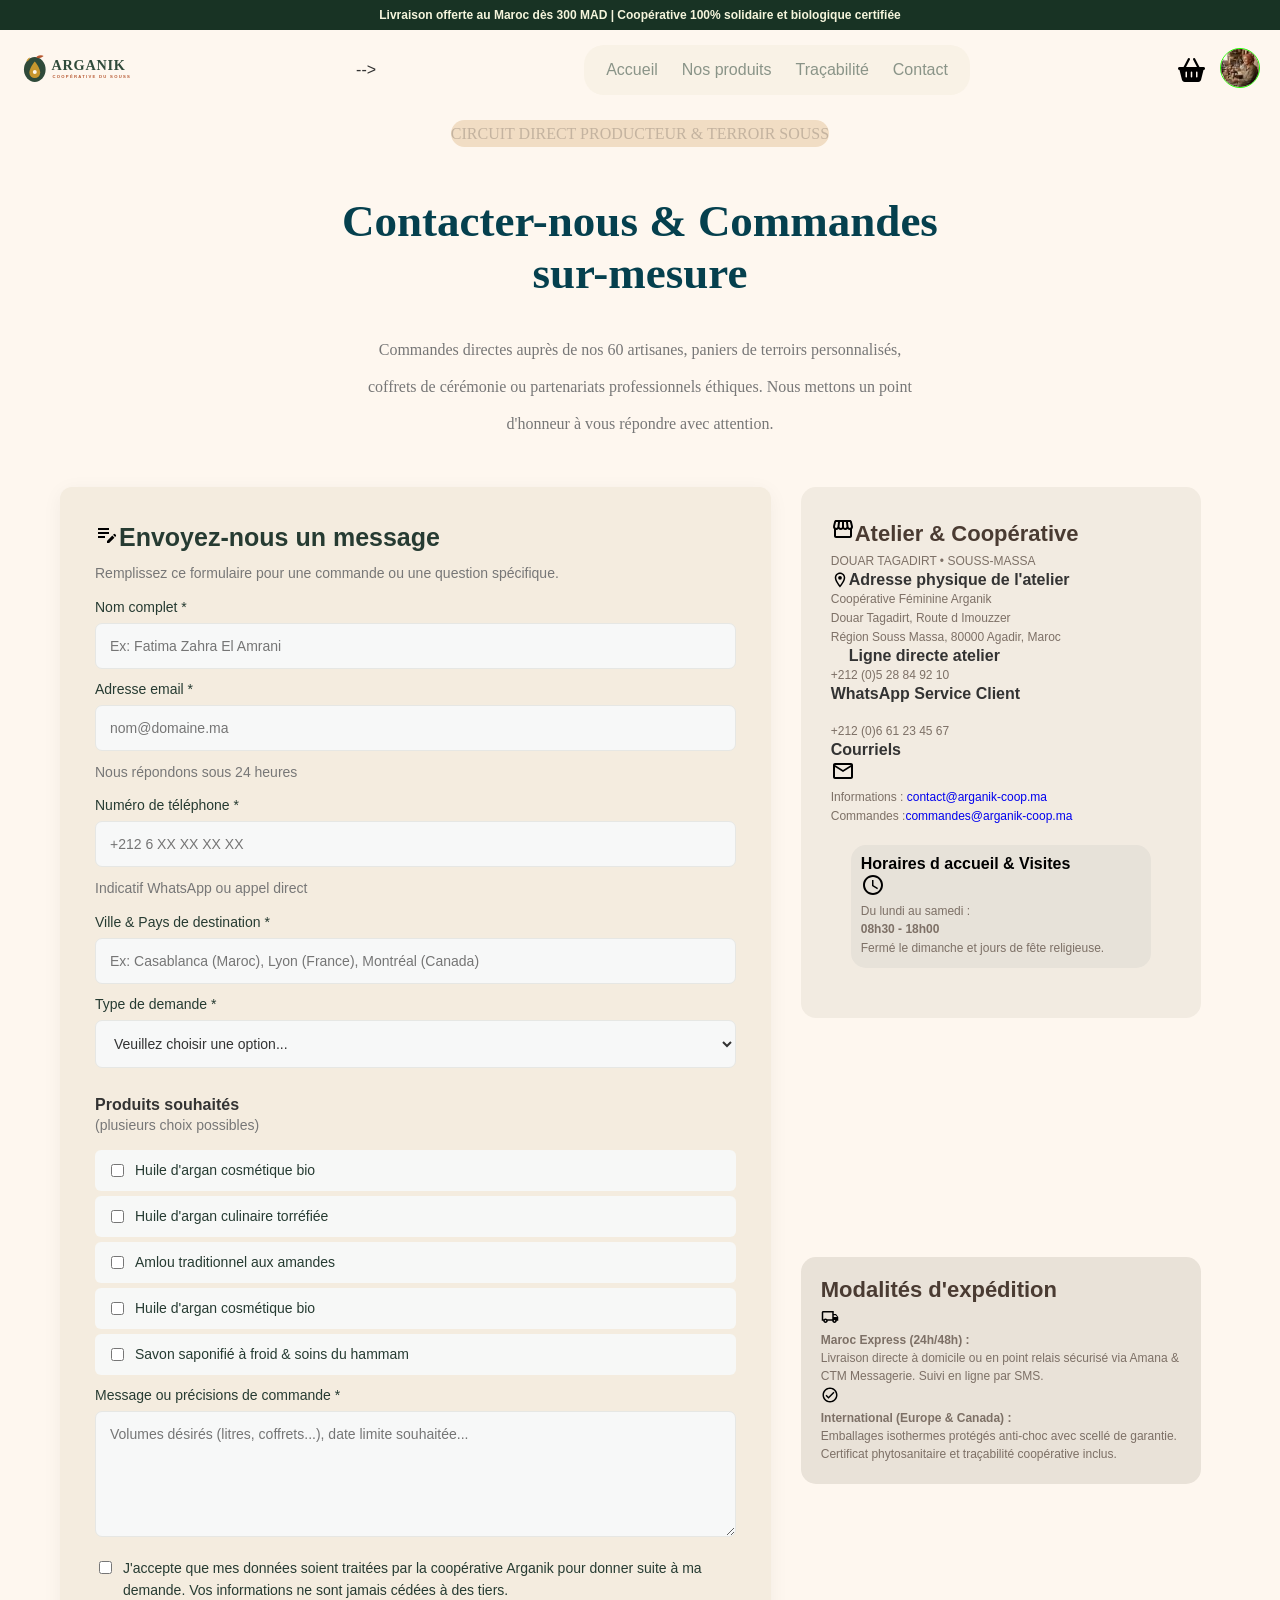
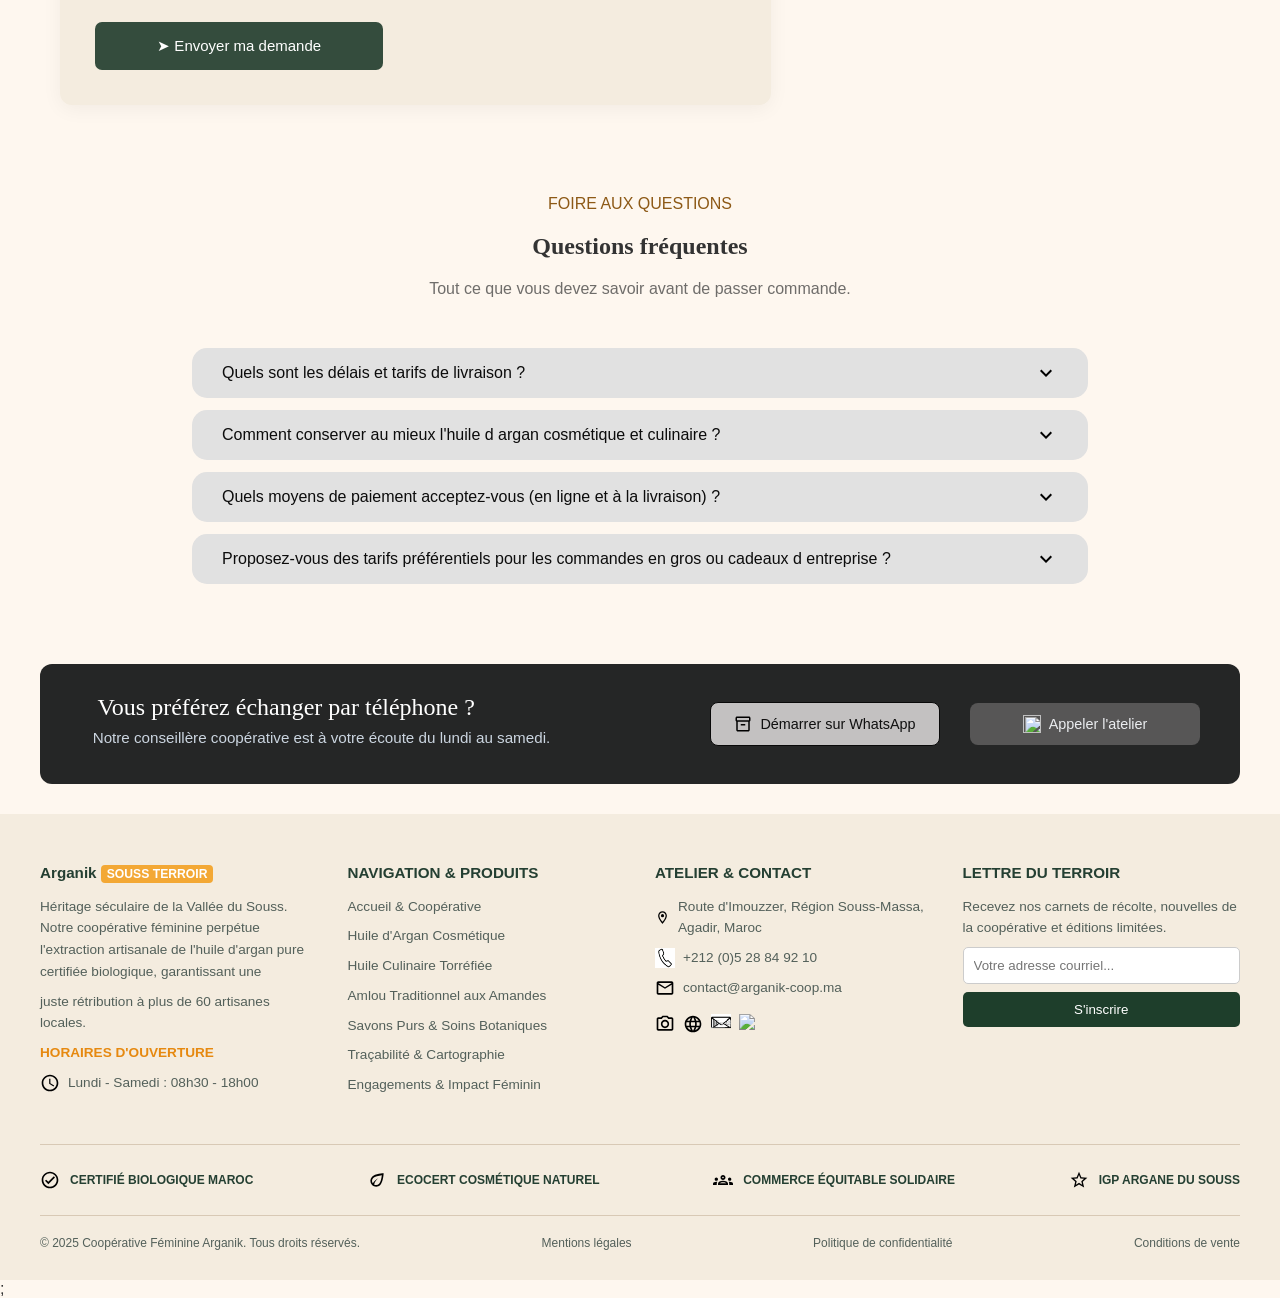
==== commit 03fe02a6: "feat: version final de arganik" ====
--- a/contactez-nous.html
+++ b/contactez-nous.html
@@ -11,7 +11,8 @@
         href="https://fonts.googleapis.com/css2?family=Inter:wght@400;500;600&family=Poppins:wght@600;700;800&display=swap"
         rel="stylesheet">
     <link rel="stylesheet" href="https://cdnjs.cloudflare.com/ajax/libs/font-awesome/6.5.1/css/all.min.css">
-    <link rel="stylesheet" href="contactez-nous.css">
+    
+    <link rel="stylesheet" href="./contactez-nous.css">
 </head>
 
 <body>
@@ -21,7 +22,8 @@
             <p>Livraison offerte au Maroc dès 300 MAD | Coopérative 100% solidaire et biologique certifiée</p>
         </div>
         <div class="en-tete-bas">
-            <a href="#" class="logo"><img src="img/logo/arganik-logo.svg" alt="Logo Arganik"></a>
+            <a href="#" class="logo"><img src="./img/logo/arganik-logo.svg" alt="Logo Arganik"></a>
+ -->
             <nav aria-label="Navigation principale">
                 <ul class="menu">
                     <li><a href="#">Accueil</a></li>
@@ -32,7 +34,7 @@
             </nav>
             <div class="en-tete-bas-icons">
                 <a href="#"><i class="fa-solid fa-basket-shopping"></i></a>
-                <a href="#"><img src="img/divers/avatar-utilisateur.jpg" alt="Avatar"></a>
+                <a href="#"><img src="./img/divers/avatar-utilisateur.jpg" alt="Avatar"></a>
             </div>
         </div>
     </header>
@@ -54,7 +56,7 @@
         <section id="contactez-nous" class="section">
             <div class="all-div">
                 <form>
-                    <h3> <img src="/icons/edition.svg" alt="">Envoyez-nous un message</h3>
+                    <h3> <img src="./icons/edition.svg" alt="">Envoyez-nous un message</h3>
                     <p>Remplissez ce formulaire pour une commande ou une question spécifique.</p>
 
                     <label for="nom">Nom complet *</label>
@@ -109,33 +111,35 @@
                 <div class="copira">
                     <form class="back-info">
                         <div class="tit-1">
-                            <h3> <img src="/icons/boutique.svg" alt="">Atelier & Coopérative</h3>
+                            <h3> <img src="./icons/boutique.svg" alt="">Atelier & Coopérative</h3>
                             <p>DOUAR TAGADIRT • SOUSS-MASSA</p>
                         </div>
 
                         <div class="tit-2">
-                            <strong> <img src="/icons/localisation.svg" alt=""> Adresse physique de l'atelier</strong>
+                            <strong> <img src="./icons/localisation.svg" alt=""> Adresse physique de l'atelier</strong>
                             <p>Coopérative Féminine Arganik</p>
                             <p>Douar Tagadirt, Route d Imouzzer</p>
                             <p>Région Souss Massa, 80000 Agadir, Maroc</p>
                         </div>
                         <div>
-                            <strong> <img src="/icons/telephone-handle-silhouette_25453.url" alt=""> Ligne directe
+                            <strong> <img src="./icons/telephone-handle-silhouette_25453.url" alt=""> Ligne directe
                                 atelier</strong>
                             <p>+212 (0)5 28 84 92 10</p>
                         </div>
                         <div class="tit-3">
                             <strong>WhatsApp Service Client</strong>
-                            <br>
-                            <strong>+212 (0)6 61 23 45 67</strong>
-                            <br>
+                            <img src="" alt="">
+                            <p>+212 (0)6 61 23 45 67<p>
+                         
                         </div>
                         <strong>Courriels</strong>
+                        <img src="/icons/email.svg" alt="">
                         <p>Informations :<a href="contact@arganik-coop.ma"> contact@arganik-coop.ma</a></p>
                         <p>Commandes :<a href="commandes@arganik-coop.ma">commandes@arganik-coop.ma</a></p>
 
                         <div class="info-copira-horaires">
                             <strong>Horaires d accueil & Visites</strong>
+                            <img src="/icons/horloge.svg" alt="">
                             <p>Du lundi au samedi : <strong>08h30 - 18h00</strong></p>
                             <p>Fermé le dimanche et jours de fête religieuse.</p>
                         </div>
@@ -150,9 +154,11 @@
                 <div class="livraison">
 
                     <h3><strong>Modalités d'expédition</strong></h3>
+                    <img src="/icons/livraison.svg" alt="">
                     <p><strong>Maroc Express (24h/48h) :</strong>Livraison directe à domicile ou en
                         point relais sécurisé via Amana & CTM Messagerie. Suivi en
                         ligne par SMS. </p>
+                        <img src="/icons/coche-cercle.svg" alt="">
                     <p><strong>International (Europe & Canada) :</strong>Emballages isothermes
                         protégés anti-choc avec scellé de garantie. Certificat
                         phytosanitaire et traçabilité coopérative inclus. </p>
@@ -170,26 +176,41 @@
                 </div>
                 <div class="faq1">
                     <p>Quels sont les délais et tarifs de livraison ?</p>
-                    <img src="/icons/chevron-bas.svg" alt="">
+                    <img src="./icons/chevron-bas.svg" alt="">
                 </div>
                 <div class="faq2">
                     <p>Comment conserver au mieux l'huile d argan cosmétique et culinaire ?</p>
-                    <img src="/icons/chevron-bas.svg" alt="">
+                    <img src="./icons/chevron-bas.svg" alt="">
                 </div>
                 <div class="faq3">
                     <p>Quels moyens de paiement acceptez-vous (en ligne et à la livraison) ?</p>
-                    <img src="/icons/chevron-bas.svg" alt="">
+                    <img src="./icons/chevron-bas.svg" alt="">
                 </div>
                 <div class="faq4">
                     <p>Proposez-vous des tarifs préférentiels pour les commandes en gros ou cadeaux d entreprise
                         ?</p>
-                    <img src="/icons/chevron-bas.svg" alt="">
-                </div>
-            </div>
-            <div class="dr-noir">
-                <h3>&nbsp;&nbsp;&nbsp;Vous préférez échanger par téléphone ?</h3>
-                <p>&nbsp;&nbsp;&nbsp;Notre conseillère coopérative est à votre écoute du lundi au samedi.</p>
-              
+                    <img src="./icons/chevron-bas.svg" alt="">
+                </div>
+            </div>
+           <div class="dr-noir">
+
+    <div class="telephone-text">
+        <h3>&nbsp;&nbsp;&nbsp;Vous préférez échanger par téléphone ?</h3>
+        <p>&nbsp;&nbsp;&nbsp;Notre conseillère coopérative est à votre écoute du lundi au samedi.</p>
+
+
+        <div class="whatsapp-link">
+            <img src="/icons/inventaire.svg" alt="">
+            <span>Démarrer sur WhatsApp</span>
+        </div>
+
+        <div class="appel-link">
+            <img src="" alt="">
+            <span>Appeler l'atelier</span>
+        </div>
+
+</div>
+</div>
            
         </section>
 
@@ -204,7 +225,7 @@
                     de l'huile d'argan pure certifiée biologique, garantissant une </p>
                 <p>juste rétribution à plus de 60 artisanes locales.</p>
                 <p id="ouverture">HORAIRES D'OUVERTURE</p>
-                <p class="icon-text"><img src="icons/horloge.svg" alt="heure" width="20px" height="20px">Lundi - Samedi
+                <p class="icon-text"><img src="./icons/horloge.svg" alt="heure" width="20px" height="20px">Lundi - Samedi
                     : 08h30 - 18h00</p>
             </div>
 
@@ -221,16 +242,16 @@
 
             <div class="items">
                 <h2>ATELIER & CONTACT</h2>
-                <p class="icon-text"><img src="icons/localisation.svg" alt="localisation" height="15px"
+                <p class="icon-text"><img src="./icons/localisation.svg" alt="localisation" height="15px"
                         width="15px">Route d'Imouzzer, Région Souss-Massa, Agadir, Maroc</p>
                 <p class="icon-text"><img
                         src="[data-uri]"
                         alt="telephone" width="20px" height="20px">+212 (0)5 28 84 92 10</p>
-                <p class="icon-text"><img src="icons/email.svg" alt="email" width="20px"
+                <p class="icon-text"><img src="./icons/email.svg" alt="email" width="20px"
                         height="20px">contact@arganik-coop.ma</p>
                 <p class="social-icons">
-                    <img src="icons/appareil-photo.svg" alt="camera" height="20px" width="20px">
-                    <img src="icons/langue.svg" alt="langue" height="20px" width="20px">
+                    <img src="./icons/appareil-photo.svg" alt="camera" height="20px" width="20px">
+                    <img src="./icons/langue.svg" alt="langue" height="20px" width="20px">
                     <img src="[data-uri]"
                         alt="messagerie" height="20px" width="20px">
                     <img src="https://encrypted-tbn0.gstatic.com/images?q=tbn:ANd9GcRLplG3kLzRI2SmZ7Frvx-PEoJ5cW88rDXgyFA6B9f0A7IUO9nASVbMAuQ&s"
@@ -247,11 +268,11 @@
         </div>
 
         <div class="footer-certifications">
-            <p><img src="icons/coche-cercle.svg" alt="true" width="20px" height="20px">CERTIFIÉ BIOLOGIQUE MAROC</p>
-            <p><img src="icons/feuille-eco.svg" alt="feuille-eco" width="20px" height="20px">ECOCERT COSMÉTIQUE NATUREL
+            <p><img src="./icons/coche-cercle.svg" alt="true" width="20px" height="20px">CERTIFIÉ BIOLOGIQUE MAROC</p>
+            <p><img src="./icons/feuille-eco.svg" alt="feuille-eco" width="20px" height="20px">ECOCERT COSMÉTIQUE NATUREL
             </p>
-            <p><img src="icons/groupe.svg" alt="groupe" width="20px" height="20px">COMMERCE ÉQUITABLE SOLIDAIRE</p>
-            <p><img src="icons/etoile-vide.svg" alt="etoile-vide" width="20px" height="20px">IGP ARGANE DU SOUSS</p>
+            <p><img src="./icons/groupe.svg" alt="groupe" width="20px" height="20px">COMMERCE ÉQUITABLE SOLIDAIRE</p>
+            <p><img src="./icons/etoile-vide.svg" alt="etoile-vide" width="20px" height="20px">IGP ARGANE DU SOUSS</p>
         </div>
 
         <div class="footer-bottom">
@@ -262,6 +283,14 @@
         </div>
 
     </footer>
-</body>
+    <!-- <script>
+    const menuToggle = document.querySelector('.menu-toggle');
+    const menu = document.querySelector('.menu');
+
+    menuToggle.addEventListener('click', () => {
+        menu.classList.toggle('active');
+    });
+</script> -->
+</body>;
 
 </html>
--- a/contactez-nous.css
+++ b/contactez-nous.css
@@ -312,11 +312,13 @@
      background-color: #e9e2d8;
     border-radius: 15px;
     padding: 20px;
-  
     margin-right: 50px;
     width: 400px;
     color: black;
     margin-top: 15px;
+    img{
+  width: 18px;
+    }
 }
 
 iframe{
@@ -409,22 +411,106 @@
 .dern-1 h{
     opacity: 0.7;
 }
-.dr-noir{
-    background-color: rgb(50, 49, 49);
-    color: whitesmoke;
-    margin: 50px;
-    border-radius: 15px;
-    margin-top: 20px;
-    height: 16vh;
-    padding: 5px;
-}
-.dr-noir h3{
+
+
+.telephone-text {
+    background-color: #252626;
+    color: #FFFFFF;
+    padding: 30px 40px;
+    border-radius: 12px;
+    font-family: sans-serif;
+    width: 94%;               
+    max-width: 1200px;        
+    box-sizing: border-box;
+    margin: 30px auto;        
+    position: relative;
+    min-height: 120px;
+  
+}
+
+.telephone-text h3 {
+    font-size: 1.5rem;        
+    margin: 0 0 8px 0;
+    font-weight: normal;
+    white-space: nowrap;  
+    width: auto;
     font-family: Georgia, 'Times New Roman', Times, serif;
-
-}
-.dr-noir p{
-    opacity: 0.7;
-}
+}
+
+.telephone-text p {
+    font-size: 0.95rem;
+    color: #CBD5E0;
+    margin: 0;
+    white-space: nowrap;  
+    width: auto;
+}
+
+
+.telephone-text .whatsapp-link {
+    position: absolute;
+    right: 300px;
+    top: 50%;
+    transform: translateY(-50%);
+}
+
+
+.telephone-text .appel-link {
+    position: absolute;
+    right: 40px;
+    top: 50%;
+    transform: translateY(-50%);
+}
+
+
+.whatsapp-link {
+    background-color: #c3c1c1;
+    border: 1px solid #090909;
+    border-radius: 8px;
+    cursor: pointer;
+    display: inline-flex !important; 
+    align-items: center;
+    padding: 12px 20px;
+    white-space: nowrap; 
+    width: 230px; 
+    justify-content: center;
+}
+.appel-link {
+ background-color: #575656;
+ color: rgb(238, 235, 235);
+
+    border-radius: 8px;
+    cursor: pointer;
+  
+    display: inline-flex !important; 
+    align-items: center;
+    padding: 12px 20px;
+    white-space: nowrap; 
+    width: 230px; 
+    justify-content: center;
+}
+
+.appel-link span {
+    color: #ebedf0;
+    font-weight: 500;
+    font-size: 0.9rem;
+    text-decoration: none;
+}
+.whatsapp-link span{
+     color: #101010;
+    font-weight: 500;
+    font-size: 0.9rem;
+    text-decoration: none;
+}
+
+.whatsapp-link img,
+ .appel-link img {
+    margin-right: 8px;
+    width: 18px;
+    height: 18px;
+    vertical-align: middle;
+}
+
+
 
 
 /* hada rah lfooter dial bader  ghit dakchi ldila frex*/
@@ -577,486 +663,4 @@
     height: 20px;
     object-fit: contain;
     cursor: pointer;
-}
-
-
-
-
-
-
-
-
-
-
-
-
-
-
-
-
-
-
-
-
-
-
-/* ==============================
-   RESPONSIVE DESIGN - ARGANIK
-   ============================== */
-
-/* Eviter le débordement horizontal */
-* {
-    box-sizing: border-box;
-}
-
-img {
-    max-width: 100%;
-    height: auto;
-}
-
-/* Section Contact */
-#contactez-nous {
-    display: grid;
-    grid-template-columns: minmax(0, 1fr) minmax(0, 1fr);
-    align-items: start;
-    gap: 30px;
-    padding: 40px 20px;
-    width: 100%;
-}
-
-/* Formulaire */
-#contactez-nous .all-div {
-    width: 100%;
-    max-width: 100%;
-    min-width: 0;
-    margin: 0;
-    padding: 30px;
-}
-
-#contactez-nous .all-div form {
-    width: 100%;
-}
-
-#contactez-nous .all-div input:not([type="checkbox"]),
-#contactez-nous .all-div select,
-#contactez-nous .all-div textarea {
-    width: 100%;
-    max-width: 100%;
-}
-
-/* Informations de contact */
-#contactez-nous .info-copira {
-    display: flex;
-    flex-direction: column;
-    gap: 20px;
-    width: 100%;
-    height: auto;
-    min-width: 0;
-}
-
-#contactez-nous .copira,
-#contactez-nous .back-info,
-#contactez-nous .livraison {
-    width: 100%;
-    max-width: 100%;
-    min-width: 0;
-    margin: 0;
-}
-
-/* Carte Google Maps */
-#contactez-nous iframe {
-    display: block;
-    width: 100%;
-    max-width: 100%;
-    height: 250px;
-    border: 0;
-    margin: 0;
-}
-
-/* Titres */
-.section-titre {
-    width: 100%;
-    padding: 20px;
-    text-align: center;
-}
-
-.section-titre h2.title,
-.section-titre h2:not(.title) {
-    font-size: clamp(26px, 4vw, 45px);
-}
-
-.section-titre p {
-    max-width: 850px;
-    margin: 10px auto;
-}
-
-/* FAQ */
-.faq1,
-.faq2,
-.faq3,
-.faq4 {
-    width: 70%;
-    max-width: 100%;
-    margin: 15px auto;
-}
-
-/* 
-   TABLETTE - 768px et moins
-    */
-@media (max-width: 768px) {
-
-    /* Header */
-    .en-tete-bas {
-        flex-wrap: wrap;
-        height: auto;
-        gap: 15px;
-        padding: 15px;
-    }
-
-    .en-tete-bas nav {
-        order: 3;
-        width: 100%;
-    }
-
-    .menu {
-        justify-content: center;
-        flex-wrap: wrap;
-        height: auto;
-        gap: 5px;
-        padding: 10px;
-    }
-
-    .menu a {
-        display: block;
-        padding: 8px;
-    }
-
-  
-    #contactez-nous {
-        grid-template-columns: minmax(0, 1fr);
-        gap: 25px;
-        padding: 25px 15px;
-    }
-
-    #contactez-nous .all-div {
-        padding: 25px;
-    }
-
-    /* FAQ */
-    .faq1,
-    .faq2,
-    .faq3,
-    .faq4 {
-        width: 90%;
-        padding: 15px;
-        gap: 15px;
-    }
-
-    /* Footer */
-    footer {
-        margin: 20px 10px;
-        padding: 30px 20px;
-    }
-
-    .souspage {
-        grid-template-columns: repeat(2, minmax(0, 1fr));
-        gap: 25px;
-    }
-
-    .footer-certifications {
-        flex-wrap: wrap;
-        justify-content: flex-start;
-    }
-
-    .footer-bottom {
-        flex-wrap: wrap;
-        justify-content: flex-start;
-    }
-}
-
-/*  TELEPHONE */
-@media (max-width: 480px) {
-
-    .en-tete-haut {
-        height: auto;
-        min-height: 40px;
-        padding: 10px;
-        font-size: 11px;
-    }
-
-    .en-tete-haut p {
-        margin: 0;
-    }
-
- 
-    .en-tete-bas {
-        justify-content: space-between;
-        gap: 10px;
-        padding: 12px;
-    }
-
-    .logo img {
-        width: 100px;
-    }
-
-    .en-tete-bas-icons {
-        gap: 8px;
-    }
-
-    .en-tete-bas-icons a img {
-        width: 32px;
-        height: 32px;
-    }
-
-    .menu {
-        gap: 2px;
-        border-radius: 12px;
-    }
-
-    .menu a {
-        padding: 7px;
-        font-size: 12px;
-    }
-
-  
-    .section-titre {
-        padding: 15px 12px;
-    }
-
-    .section-titre h2.title,
-    .section-titre h2:not(.title) {
-        font-size: 27px;
-        overflow-wrap: anywhere;
-    }
-
-    .section-titre p {
-        font-size: 14px;
-        line-height: 1.6;
-    }
-
-   
-    #contactez-nous {
-        padding: 20px 12px;
-        gap: 20px;
-    }
-
-    #contactez-nous .all-div {
-        padding: 18px 14px;
-    }
-
-    #contactez-nous .all-div h3 {
-        font-size: 20px;
-    }
-
-    #contactez-nous .all-div input:not([type="checkbox"]),
-    #contactez-nous .all-div select,
-    #contactez-nous .all-div textarea {
-        font-size: 16px;
-        padding: 12px;
-    }
-
-    #contactez-nous .all-div .butt {
-        width: 100%;
-        padding: 14px 10px;
-    }
-
-  
-    #contactez-nous .back-info,
-    #contactez-nous .livraison {
-        padding: 18px 14px;
-        overflow-wrap: anywhere;
-    }
-
-    #contactez-nous .info-copira p {
-        overflow-wrap: anywhere;
-    }
-
-    #contactez-nous iframe {
-        height: 220px;
-    }
-
-  
-    .dern-1 {
-        margin: 30px 12px;
-        text-align: center;
-    }
-
-    .dern-1 h1 {
-        font-size: 26px;
-    }
-
-    .dern-1 h {
-        font-size: 14px;
-    }
-
-    .faq1,
-    .faq2,
-    .faq3,
-    .faq4 {
-        width: calc(100% - 24px);
-        padding: 14px;
-        gap: 10px;
-        align-items: center;
-    }
-
-    .faq1 p,
-    .faq2 p,
-    .faq3 p,
-    .faq4 p {
-        font-size: 13px;
-        overflow-wrap: anywhere;
-    }
-
-    .faq1 img,
-    .faq2 img,
-    .faq3 img,
-    .faq4 img {
-        width: 18px;
-        flex-shrink: 0;
-    }
-
-    .dr-noir {
-        height: auto;
-        margin: 20px 12px;
-        padding: 15px;
-    }
-
-    .dr-noir h3,
-    .dr-noir p {
-        margin-left: 0;
-        overflow-wrap: anywhere;
-    }
-
-   
-    footer {
-        margin: 20px 8px;
-        padding: 25px 15px;
-    }
-
-    .souspage {
-        grid-template-columns: minmax(0, 1fr);
-        gap: 25px;
-    }
-
-    .footer-certifications {
-        flex-direction: column;
-        align-items: flex-start;
-        gap: 15px;
-    }
-
-    .footer-certifications p {
-        font-size: 11px;
-    }
-
-    .footer-bottom {
-        flex-direction: column;
-        align-items: flex-start;
-        gap: 12px;
-    }
-}
-
-
-
-
-
-
-/* RESPONSIVE TABLETTE / IPAD*/
-
-@media (min-width: 481px) and (max-width: 1024px) {
-
-
-    .section-titre {
-        padding: 25px 20px;
-    }
-
-    .section-titre h2.title,
-    .section-titre h2:not(.title) {
-        font-size: clamp(30px, 4vw, 40px);
-    }
-
-  
-    .en-tete-bas {
-        padding: 15px 20px;
-        gap: 15px;
-    }
-
-    .logo img {
-        width: 110px;
-    }
-
-    .menu {
-        flex-wrap: wrap;
-        justify-content: center;
-        height: auto;
-        padding: 8px;
-    }
-
-    .menu a {
-        padding: 8px;
-        font-size: 14px;
-    }
-
-    
-    #contactez-nous {
-        grid-template-columns: minmax(0, 1fr) minmax(0, 1fr);
-        gap: 20px;
-        padding: 30px 20px;
-    }
-
-    #contactez-nous .all-div {
-        padding: 22px 18px;
-    }
-
-    #contactez-nous .all-div h3 {
-        font-size: 21px;
-    }
-
-    #contactez-nous .all-div .butt {
-        width: 100%;
-    }
-
-    
-    #contactez-nous .back-info,
-    #contactez-nous .livraison {
-        padding: 20px 15px;
-    }
-
-    #contactez-nous iframe {
-        width: 100%;
-        height: 230px;
-    }
-
-    #contactez-nous .info-copira p {
-        overflow-wrap: anywhere;
-    }
-
-  
-    .faq1,
-    .faq2,
-    .faq3,
-    .faq4 {
-        width: 85%;
-        padding: 18px;
-        gap: 15px;
-    }
-
-  
-    footer {
-        padding: 35px 25px;
-    }
-
-    .souspage {
-        grid-template-columns: repeat(2, minmax(0, 1fr));
-        gap: 25px;
-    }
-
-    .footer-certifications {
-        flex-wrap: wrap;
-        gap: 20px;
-    }
-
-    .footer-bottom {
-        flex-wrap: wrap;
-        gap: 15px;
-    }
 }
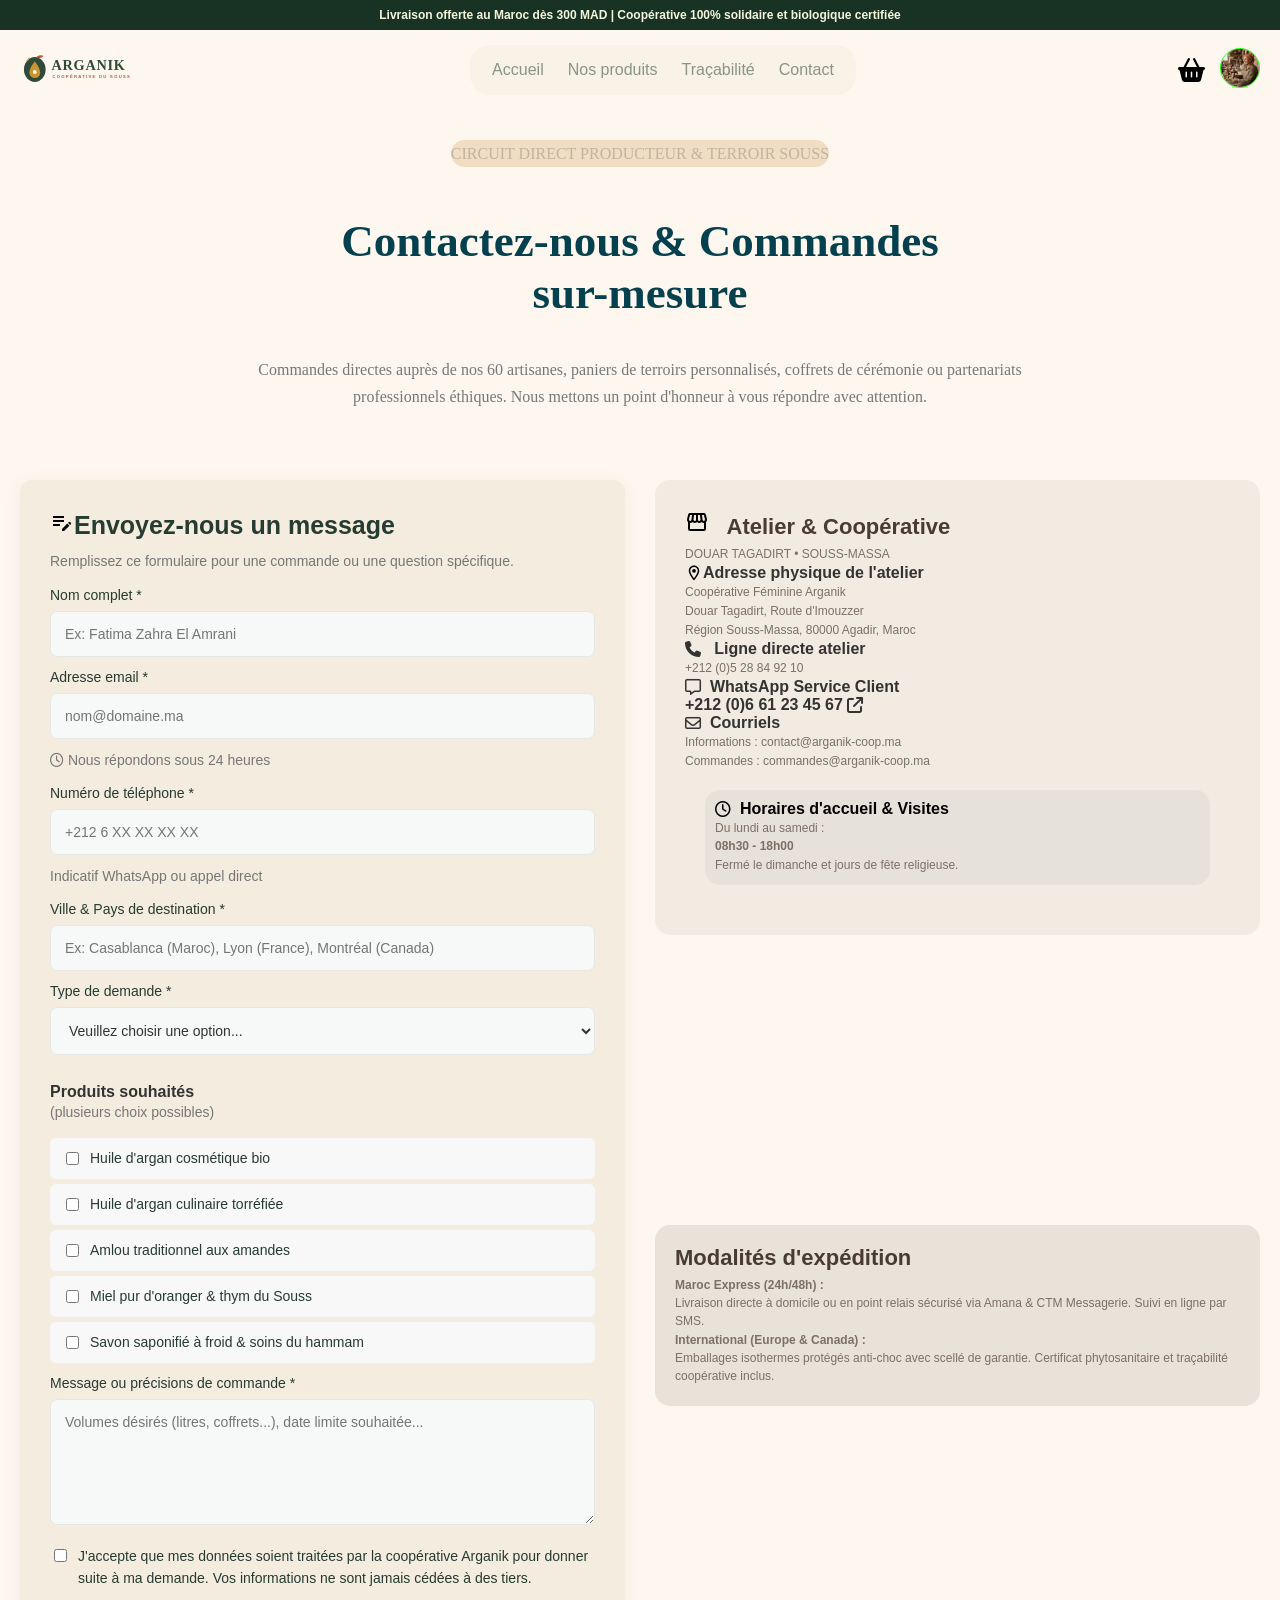
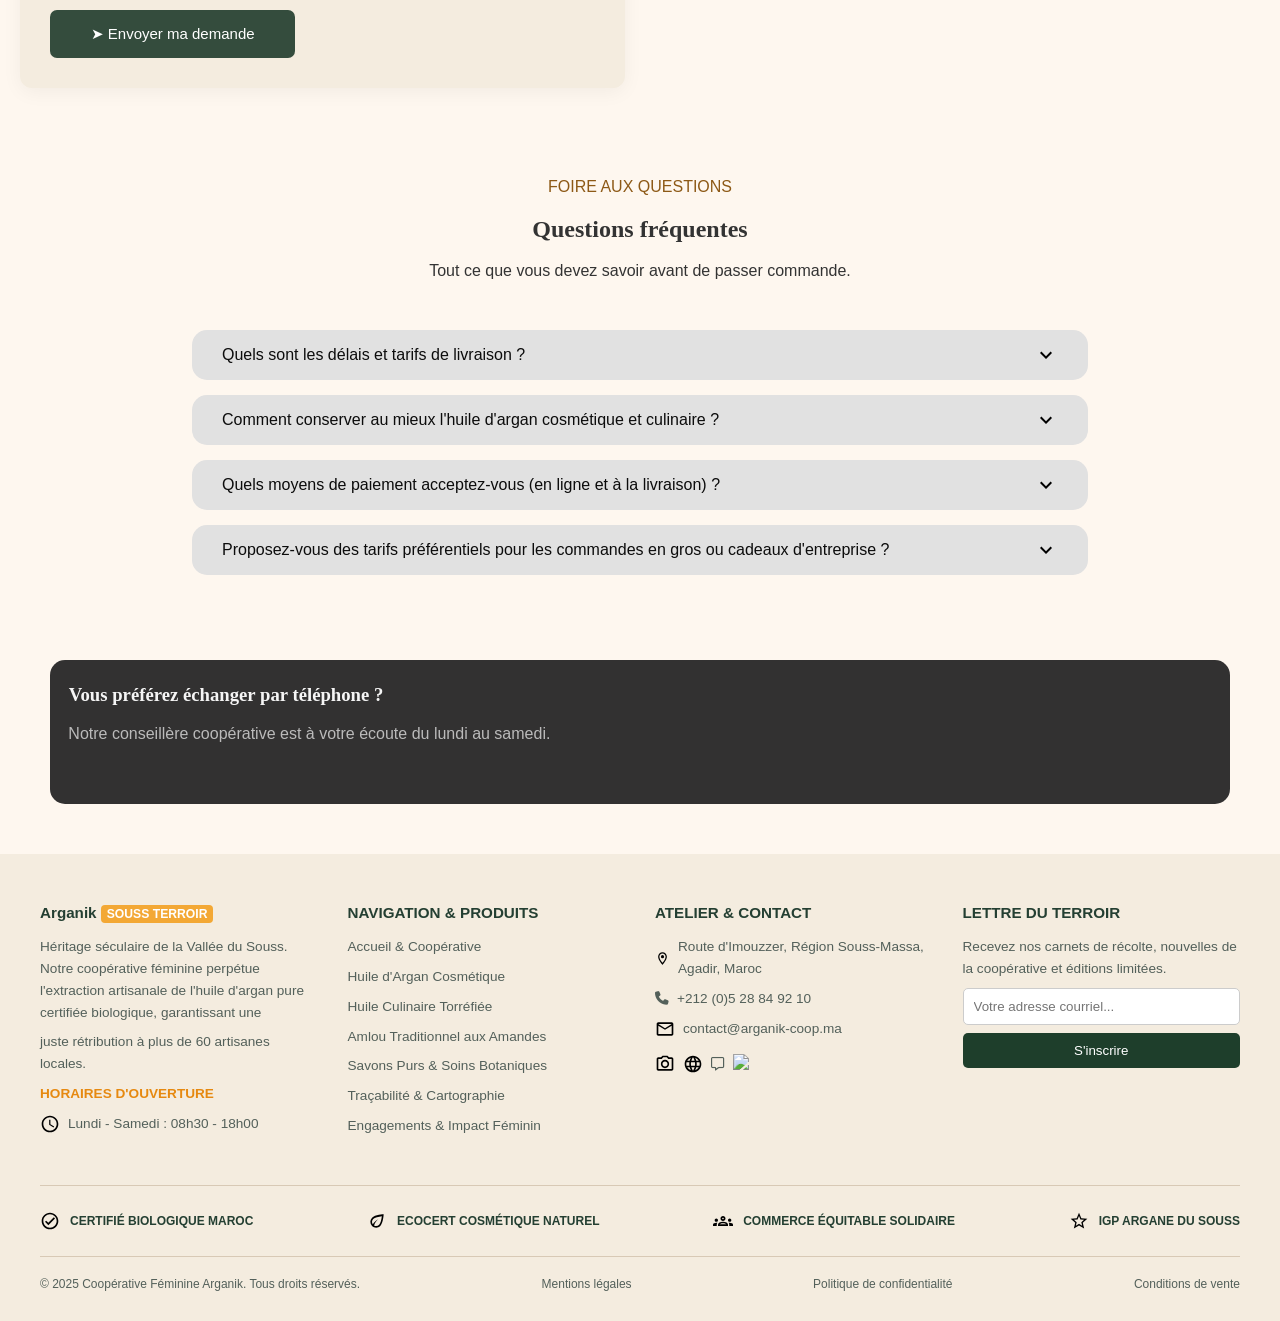
==== commit cb65ee64: "feat: add README and improve responsive design" ====
--- a/contactez-nous.html
+++ b/contactez-nous.html
@@ -1,296 +1,274 @@
-<!DOCTYPE html>
-<html lang="fr">
-
-<head>
-    <meta charset="UTF-8">
-    <meta name="viewport" content="width=device-width, initial-scale=1.0">
-    <title>ARGANIK - Coopérative Féminine</title>
-    <link rel="preconnect" href="https://fonts.googleapis.com">
-    <link rel="preconnect" href="https://fonts.gstatic.com" crossorigin>
-    <link
-        href="https://fonts.googleapis.com/css2?family=Inter:wght@400;500;600&family=Poppins:wght@600;700;800&display=swap"
-        rel="stylesheet">
-    <link rel="stylesheet" href="https://cdnjs.cloudflare.com/ajax/libs/font-awesome/6.5.1/css/all.min.css">
-    
-    <link rel="stylesheet" href="./contactez-nous.css">
-</head>
-
-<body>
-
-    <header class="en-tete">
-        <div class="en-tete-haut">
-            <p>Livraison offerte au Maroc dès 300 MAD | Coopérative 100% solidaire et biologique certifiée</p>
-        </div>
-        <div class="en-tete-bas">
-            <a href="#" class="logo"><img src="./img/logo/arganik-logo.svg" alt="Logo Arganik"></a>
- -->
-            <nav aria-label="Navigation principale">
-                <ul class="menu">
-                    <li><a href="#">Accueil</a></li>
-                    <li><a href="#">Nos produits</a></li>
-                    <li><a href="#">Traçabilité</a></li>
-                    <li><a href="#">Contact</a></li>
-                </ul>
-            </nav>
-            <div class="en-tete-bas-icons">
-                <a href="#"><i class="fa-solid fa-basket-shopping"></i></a>
-                <a href="#"><img src="./img/divers/avatar-utilisateur.jpg" alt="Avatar"></a>
-            </div>
-        </div>
-    </header>
-
-
-    <main>
-
-        <section class="media">
-            <div class="section-titre">
-                <p class="first-tit">CIRCUIT DIRECT PRODUCTEUR & TERROIR SOUSS </p>
-                <h2 class="title">Contacter-nous & Commandes</h2>
-                <h2 style="margin-top: 0;">sur-mesure</h2>
-                <p>Commandes directes auprès de nos 60 artisanes, paniers de terroirs personnalisés,</p>
-                <p>coffrets de cérémonie ou partenariats professionnels éthiques. Nous mettons un point</p>
-                <p>d'honneur à vous répondre avec attention.</p>
-            </div>
-        </section>
-
-        <section id="contactez-nous" class="section">
-            <div class="all-div">
-                <form>
-                    <h3> <img src="./icons/edition.svg" alt="">Envoyez-nous un message</h3>
-                    <p>Remplissez ce formulaire pour une commande ou une question spécifique.</p>
-
-                    <label for="nom">Nom complet *</label>
-                    <input type="text" id="nom" placeholder="Ex: Fatima Zahra El Amrani" required>
-
-                    <label for="email">Adresse email *</label>
-                    <input type="email" id="email" placeholder="nom@domaine.ma" required>
-                    <p>Nous répondons sous 24 heures</p>
-
-                    <label for="téléphone">Numéro de téléphone *</label>
-                    <input type="tel" id="téléphone" placeholder="+212 6 XX XX XX XX" required>
-                    <p>Indicatif WhatsApp ou appel direct</p>
-
-                    <label for="ville">Ville & Pays de destination *</label>
-                    <input type="text" id="ville" placeholder="Ex: Casablanca (Maroc), Lyon (France), Montréal (Canada)"
-                        required>
-
-                    <label for="option">Type de demande *</label>
-                    <select id="option" name="option" required>
-                        <option value="" selected disabled>Veuillez choisir une option...</option>
-                        <option value="test">Test</option>
-                        <option value="ikram">Ikram</option>
-                    </select>
-
-                    <br>
-                    <strong>Produits souhaités</strong>
-                    <p>(plusieurs choix possibles)</p>
-
-                    <label><input type="checkbox" id="check1"> Huile d'argan cosmétique bio</label>
-                    <label><input type="checkbox" id="check2"> Huile d'argan culinaire torréfiée</label>
-                    <label><input type="checkbox" id="check3"> Amlou traditionnel aux amandes</label>
-                    <label><input type="checkbox" id="check4"> Huile d'argan cosmétique bio</label>
-                    <label><input type="checkbox" id="check5"> Savon saponifié à froid & soins du hammam</label>
-
-                    <label for="msg">Message ou précisions de commande *</label>
-                    <textarea id="msg" rows="6"
-                        placeholder="Volumes désirés (litres, coffrets...), date limite souhaitée..."
-                        required></textarea>
-
-                    <label class="consent-label">
-                        <input type="checkbox" id="jaccepte" required>
-                        J'accepte que mes données soient traitées par la coopérative Arganik pour donner suite à ma
-                        demande. Vos informations ne sont jamais cédées à des tiers.
-                    </label>
-
-                    <button type="submit" class="butt">&#10148; Envoyer ma demande</button>
-                </form>
-            </div>
-
-
-            <div class="info-copira">
-                <div class="copira">
-                    <form class="back-info">
-                        <div class="tit-1">
-                            <h3> <img src="./icons/boutique.svg" alt="">Atelier & Coopérative</h3>
-                            <p>DOUAR TAGADIRT • SOUSS-MASSA</p>
-                        </div>
-
-                        <div class="tit-2">
-                            <strong> <img src="./icons/localisation.svg" alt=""> Adresse physique de l'atelier</strong>
-                            <p>Coopérative Féminine Arganik</p>
-                            <p>Douar Tagadirt, Route d Imouzzer</p>
-                            <p>Région Souss Massa, 80000 Agadir, Maroc</p>
-                        </div>
-                        <div>
-                            <strong> <img src="./icons/telephone-handle-silhouette_25453.url" alt=""> Ligne directe
-                                atelier</strong>
-                            <p>+212 (0)5 28 84 92 10</p>
-                        </div>
-                        <div class="tit-3">
-                            <strong>WhatsApp Service Client</strong>
-                            <img src="" alt="">
-                            <p>+212 (0)6 61 23 45 67<p>
-                         
-                        </div>
-                        <strong>Courriels</strong>
-                        <img src="/icons/email.svg" alt="">
-                        <p>Informations :<a href="contact@arganik-coop.ma"> contact@arganik-coop.ma</a></p>
-                        <p>Commandes :<a href="commandes@arganik-coop.ma">commandes@arganik-coop.ma</a></p>
-
-                        <div class="info-copira-horaires">
-                            <strong>Horaires d accueil & Visites</strong>
-                            <img src="/icons/horloge.svg" alt="">
-                            <p>Du lundi au samedi : <strong>08h30 - 18h00</strong></p>
-                            <p>Fermé le dimanche et jours de fête religieuse.</p>
-                        </div>
-                    </form>
-
-
-                </div>
-                <iframe
-                    src="https://www.google.com/maps/embed?pb=!1m14!1m12!1m3!1d26993.58550198092!2d-9.24739095!3d32.252749449999996!2m3!1f0!2f0!3f0!3m2!1i1024!2i768!4f13.1!5e0!3m2!1sfr!2sma!4v1792068928121!5m2!1sfr!2sma"
-                    width="600" height="450" style="border:0;" allowfullscreen="" loading="lazy"
-                    referrerpolicy="strict-origin-when-cross-origin"></iframe>
-                <div class="livraison">
-
-                    <h3><strong>Modalités d'expédition</strong></h3>
-                    <img src="/icons/livraison.svg" alt="">
-                    <p><strong>Maroc Express (24h/48h) :</strong>Livraison directe à domicile ou en
-                        point relais sécurisé via Amana & CTM Messagerie. Suivi en
-                        ligne par SMS. </p>
-                        <img src="/icons/coche-cercle.svg" alt="">
-                    <p><strong>International (Europe & Canada) :</strong>Emballages isothermes
-                        protégés anti-choc avec scellé de garantie. Certificat
-                        phytosanitaire et traçabilité coopérative inclus. </p>
-
-                </div>
-
-            </div>
-        </section>
-        <section class="dernier-etape">
-            <div class="grand-div">
-                <div class="dern-1">
-                    <p>FOIRE AUX QUESTIONS</p>
-                    <h1>Questions fréquentes</h1>
-                    <h>Tout ce que vous devez savoir avant de passer commande.</h>
-                </div>
-                <div class="faq1">
-                    <p>Quels sont les délais et tarifs de livraison ?</p>
-                    <img src="./icons/chevron-bas.svg" alt="">
-                </div>
-                <div class="faq2">
-                    <p>Comment conserver au mieux l'huile d argan cosmétique et culinaire ?</p>
-                    <img src="./icons/chevron-bas.svg" alt="">
-                </div>
-                <div class="faq3">
-                    <p>Quels moyens de paiement acceptez-vous (en ligne et à la livraison) ?</p>
-                    <img src="./icons/chevron-bas.svg" alt="">
-                </div>
-                <div class="faq4">
-                    <p>Proposez-vous des tarifs préférentiels pour les commandes en gros ou cadeaux d entreprise
-                        ?</p>
-                    <img src="./icons/chevron-bas.svg" alt="">
-                </div>
-            </div>
-           <div class="dr-noir">
-
-    <div class="telephone-text">
-        <h3>&nbsp;&nbsp;&nbsp;Vous préférez échanger par téléphone ?</h3>
-        <p>&nbsp;&nbsp;&nbsp;Notre conseillère coopérative est à votre écoute du lundi au samedi.</p>
-
-
-        <div class="whatsapp-link">
-            <img src="/icons/inventaire.svg" alt="">
-            <span>Démarrer sur WhatsApp</span>
-        </div>
-
-        <div class="appel-link">
-            <img src="" alt="">
-            <span>Appeler l'atelier</span>
-        </div>
-
-</div>
-</div>
-           
-        </section>
-
-    </main>
-
-
-    <footer class="body-class">
-        <div class="souspage">
-            <div class="items">
-                <h2>Arganik <span>SOUSS TERROIR</span></h2>
-                <p>Héritage séculaire de la Vallée du Souss. Notre coopérative féminine perpétue l'extraction artisanale
-                    de l'huile d'argan pure certifiée biologique, garantissant une </p>
-                <p>juste rétribution à plus de 60 artisanes locales.</p>
-                <p id="ouverture">HORAIRES D'OUVERTURE</p>
-                <p class="icon-text"><img src="./icons/horloge.svg" alt="heure" width="20px" height="20px">Lundi - Samedi
-                    : 08h30 - 18h00</p>
-            </div>
-
-            <div class="items">
-                <h2>NAVIGATION & PRODUITS</h2>
-                <p><a href="#">Accueil & Coopérative</a></p>
-                <p><a href="#">Huile d'Argan Cosmétique</a></p>
-                <p><a href="#">Huile Culinaire Torréfiée</a></p>
-                <p><a href="#">Amlou Traditionnel aux Amandes</a></p>
-                <p><a href="#">Savons Purs & Soins Botaniques</a></p>
-                <p><a href="#">Traçabilité & Cartographie</a></p>
-                <p><a href="#">Engagements & Impact Féminin</a></p>
-            </div>
-
-            <div class="items">
-                <h2>ATELIER & CONTACT</h2>
-                <p class="icon-text"><img src="./icons/localisation.svg" alt="localisation" height="15px"
-                        width="15px">Route d'Imouzzer, Région Souss-Massa, Agadir, Maroc</p>
-                <p class="icon-text"><img
-                        src="[data-uri]"
-                        alt="telephone" width="20px" height="20px">+212 (0)5 28 84 92 10</p>
-                <p class="icon-text"><img src="./icons/email.svg" alt="email" width="20px"
-                        height="20px">contact@arganik-coop.ma</p>
-                <p class="social-icons">
-                    <img src="./icons/appareil-photo.svg" alt="camera" height="20px" width="20px">
-                    <img src="./icons/langue.svg" alt="langue" height="20px" width="20px">
-                    <img src="[data-uri]"
-                        alt="messagerie" height="20px" width="20px">
-                    <img src="https://encrypted-tbn0.gstatic.com/images?q=tbn:ANd9GcRLplG3kLzRI2SmZ7Frvx-PEoJ5cW88rDXgyFA6B9f0A7IUO9nASVbMAuQ&s"
-                        alt="enregistrer" height="20px" width="20px">
-                </p>
-            </div>
-
-            <div class="items">
-                <h2>LETTRE DU TERROIR</h2>
-                <p>Recevez nos carnets de récolte, nouvelles de la coopérative et éditions limitées.</p>
-                <input type="text" placeholder="Votre adresse courriel...">
-                <button>S'inscrire</button>
-            </div>
-        </div>
-
-        <div class="footer-certifications">
-            <p><img src="./icons/coche-cercle.svg" alt="true" width="20px" height="20px">CERTIFIÉ BIOLOGIQUE MAROC</p>
-            <p><img src="./icons/feuille-eco.svg" alt="feuille-eco" width="20px" height="20px">ECOCERT COSMÉTIQUE NATUREL
-            </p>
-            <p><img src="./icons/groupe.svg" alt="groupe" width="20px" height="20px">COMMERCE ÉQUITABLE SOLIDAIRE</p>
-            <p><img src="./icons/etoile-vide.svg" alt="etoile-vide" width="20px" height="20px">IGP ARGANE DU SOUSS</p>
-        </div>
-
-        <div class="footer-bottom">
-            <p>© 2025 Coopérative Féminine Arganik. Tous droits réservés.</p>
-            <p>Mentions légales</p>
-            <p>Politique de confidentialité</p>
-            <p>Conditions de vente</p>
-        </div>
-
-    </footer>
-    <!-- <script>
-    const menuToggle = document.querySelector('.menu-toggle');
-    const menu = document.querySelector('.menu');
-
-    menuToggle.addEventListener('click', () => {
-        menu.classList.toggle('active');
-    });
-</script> -->
-</body>;
-
-</html>+<!DOCTYPE html>
+<html lang="fr">
+ 
+<head>
+    <meta charset="UTF-8">
+    <meta name="viewport" content="width=device-width, initial-scale=1.0">
+    <title>ARGANIK - Coopérative Féminine</title>
+    <link rel="preconnect" href="https://fonts.googleapis.com">
+    <link rel="preconnect" href="https://fonts.gstatic.com" crossorigin>
+    <link
+        href="https://fonts.googleapis.com/css2?family=Inter:wght@400;500;600&family=Poppins:wght@600;700;800&display=swap"
+        rel="stylesheet">
+ 
+    <link rel="stylesheet" href="https://cdnjs.cloudflare.com/ajax/libs/font-awesome/6.4.0/css/all.min.css">
+ 
+    <link rel="stylesheet" href="./contactez-nous.css">
+</head>
+ 
+<body>
+ 
+    <header class="en-tete">
+        <div class="en-tete-haut">
+            <p>Livraison offerte au Maroc dès 300 MAD | Coopérative 100% solidaire et biologique certifiée</p>
+        </div>
+        <div class="en-tete-bas">
+            <a href="#" class="logo"><img src="img/logo/arganik-logo.svg" alt="Logo Arganik"></a>
+            <nav aria-label="Navigation principale">
+                <ul class="menu">
+                   <li><a href="index.html">Accueil</a></li>
+                <li><a href="Nos-produits.html">Nos produits</a></li>
+                <li><a href="Traçabilité.html">Traçabilité</a></li>
+                <li><a href="contactez-nous.html" class="active">Contact</a></li>
+                </ul>
+            </nav>
+            <div class="en-tete-bas-icons">
+                <a href="#"><i class="fa-solid fa-basket-shopping"></i></a>
+                <a href="#"><img src="img/divers/avatar-utilisateur.jpg" alt="Avatar"></a>
+            </div>
+        </div>
+    </header>
+ 
+ 
+    <main>
+ 
+        <section class="media">
+            <div class="section-titre">
+                <p class="first-tit">CIRCUIT DIRECT PRODUCTEUR & TERROIR SOUSS </p>
+                <h2 class="title">Contactez-nous & Commandes</h2>
+                <h2 style="margin-top: 0;">sur-mesure</h2>
+                <p>Commandes directes auprès de nos 60 artisanes, paniers de terroirs personnalisés, coffrets de cérémonie ou partenariats professionnels éthiques. Nous mettons un point d'honneur à vous répondre avec attention.</p>
+            </div>
+        </section>
+ 
+        <section id="contactez-nous" class="section">
+            <div class="all-div">
+                <form>
+                    <h3> <img src="icons/edition.svg" alt="">Envoyez-nous un message</h3>
+                    <p>Remplissez ce formulaire pour une commande ou une question spécifique.</p>
+ 
+                    <label for="nom">Nom complet *</label>
+                    <input type="text" id="nom" placeholder="Ex: Fatima Zahra El Amrani" required>
+ 
+                    <div class="row-2">
+                        <div>
+                            <label for="email">Adresse email *</label>
+                            <input type="email" id="email" placeholder="nom@domaine.ma" required>
+                            <p><i class="fa-regular fa-clock"></i> Nous répondons sous 24 heures</p>
+                        </div>
+                        <div>
+                            <label for="telephone">Numéro de téléphone *</label>
+                            <input type="tel" id="telephone" placeholder="+212 6 XX XX XX XX" required>
+                            <p>Indicatif WhatsApp ou appel direct</p>
+                        </div>
+                    </div>
+ 
+                    <label for="ville">Ville & Pays de destination *</label>
+                    <input type="text" id="ville" placeholder="Ex: Casablanca (Maroc), Lyon (France), Montréal (Canada)"
+                        required>
+ 
+                    <label for="option">Type de demande *</label>
+                    <select id="option" name="option" required>
+                        <option value="" selected disabled>Veuillez choisir une option...</option>
+                        <option value="test">Test</option>
+                        <option value="ikram">Ikram</option>
+                    </select>
+ 
+                    <br>
+                    <strong>Produits souhaités</strong>
+                    <p>(plusieurs choix possibles)</p>
+ 
+                    <div class="produits">
+                        <label><input type="checkbox" id="check1"> Huile d'argan cosmétique bio</label>
+                        <label><input type="checkbox" id="check2"> Huile d'argan culinaire torréfiée</label>
+                        <label><input type="checkbox" id="check3"> Amlou traditionnel aux amandes</label>
+                        <label><input type="checkbox" id="check4"> Miel pur d'oranger & thym du Souss</label>
+                        <label><input type="checkbox" id="check5"> Savon saponifié à froid & soins du hammam</label>
+                    </div>
+ 
+                    <label for="msg">Message ou précisions de commande *</label>
+                    <textarea id="msg" rows="6"
+                        placeholder="Volumes désirés (litres, coffrets...), date limite souhaitée..."
+                        required></textarea>
+ 
+                    <label class="consent-label">
+                        <input type="checkbox" id="jaccepte" required>
+                        J'accepte que mes données soient traitées par la coopérative Arganik pour donner suite à ma
+                        demande. Vos informations ne sont jamais cédées à des tiers.
+                    </label>
+ 
+                    <button type="submit" class="butt">&#10148; Envoyer ma demande</button>
+                </form>
+            </div>
+ 
+ 
+            <div class="info-copira">
+                <div class="copira">
+                    <div class="back-info">
+                        <div class="tit-1">
+                            <h3> <img src="icons/boutique.svg" alt=""> &nbsp;&nbsp;Atelier & Coopérative</h3>
+                            <p>DOUAR TAGADIRT • SOUSS-MASSA</p>
+                        </div>
+ 
+                        <div class="tit-2">
+                            <strong> <img src="icons/localisation.svg" alt=""> Adresse physique de l'atelier</strong>
+                            <p>Coopérative Féminine Arganik</p>
+                            <p>Douar Tagadirt, Route d'Imouzzer</p>
+                            <p>Région Souss-Massa, 80000 Agadir, Maroc</p>
+                        </div>
+                        <div>
+                            <strong> <i class="fa-solid fa-phone"></i>&nbsp;&nbsp; Ligne directe
+                                atelier</strong>
+                            <p>+212 (0)5 28 84 92 10</p>
+                        </div>
+                        <div class="tit-3">
+                            <strong><i class="fa-regular fa-message"></i>&nbsp;&nbsp;WhatsApp Service Client</strong>
+                            <a href="https://wa.me/212661234567" target="_blank" rel="noopener">
+                                <strong>+212 (0)6 61 23 45 67&nbsp;<i class="fa-solid fa-arrow-up-right-from-square"></i></strong>
+                            </a>
+                        </div>
+ 
+                        <strong><i class="fa-regular fa-envelope"></i>&nbsp;&nbsp;Courriels</strong>
+                        <p>Informations : <a href="mailto:contact@arganik-coop.ma">contact@arganik-coop.ma</a></p>
+                        <p>Commandes : <a href="mailto:commandes@arganik-coop.ma">commandes@arganik-coop.ma</a></p>
+ 
+                        <div class="info-copira-horaires">
+                            <strong><i class="fa-regular fa-clock"></i>&nbsp;&nbsp;Horaires d'accueil & Visites</strong>
+                            <p>Du lundi au samedi : <strong>08h30 - 18h00</strong></p>
+                            <p>Fermé le dimanche et jours de fête religieuse.</p>
+                        </div>
+                    </div>
+ 
+ 
+                </div>
+                <iframe
+                    src="https://www.google.com/maps/embed?pb=!1m14!1m12!1m3!1d26993.58550198092!2d-9.24739095!3d32.252749449999996!2m3!1f0!2f0!3f0!3m2!1i1024!2i768!4f13.1!5e0!3m2!1sfr!2sma!4v1792068928121!5m2!1sfr!2sma"
+                    width="600" height="450" style="border:0;" allowfullscreen="" loading="lazy"
+                    referrerpolicy="strict-origin-when-cross-origin"></iframe>
+                <div class="livraison">
+ 
+                    <h3><strong>Modalités d'expédition</strong></h3>
+                    <p><strong>Maroc Express (24h/48h) :</strong> Livraison directe à domicile ou en
+                        point relais sécurisé via Amana & CTM Messagerie. Suivi en
+                        ligne par SMS. </p>
+                    <p><strong>International (Europe & Canada) :</strong> Emballages isothermes
+                        protégés anti-choc avec scellé de garantie. Certificat
+                        phytosanitaire et traçabilité coopérative inclus. </p>
+ 
+                </div>
+ 
+            </div>
+        </section>
+        <section class="dernier-etape">
+            <div class="grand-div">
+                <div class="dern-1">
+                    <p>FOIRE AUX QUESTIONS</p>
+                    <h1>Questions fréquentes</h1>
+                    <span class="sous-titre">Tout ce que vous devez savoir avant de passer commande.</span>
+                </div>
+                <div class="faq1">
+                    <p>Quels sont les délais et tarifs de livraison ?</p>
+                    <img src="icons/chevron-bas.svg" alt="">
+                </div>
+                <div class="faq2">
+                    <p>Comment conserver au mieux l'huile d'argan cosmétique et culinaire ?</p>
+                    <img src="icons/chevron-bas.svg" alt="">
+                </div>
+                <div class="faq3">
+                    <p>Quels moyens de paiement acceptez-vous (en ligne et à la livraison) ?</p>
+                    <img src="icons/chevron-bas.svg" alt="">
+                </div>
+                <div class="faq4">
+                    <p>Proposez-vous des tarifs préférentiels pour les commandes en gros ou cadeaux d'entreprise
+                        ?</p>
+                    <img src="icons/chevron-bas.svg" alt="">
+                </div>
+            </div>
+            <div class="dr-noir">
+                <h3>&nbsp;&nbsp;&nbsp;Vous préférez échanger par téléphone ?</h3>
+                <p>&nbsp;&nbsp;&nbsp;Notre conseillère coopérative est à votre écoute du lundi au samedi.</p>
+ 
+            </div>
+ 
+        </section>
+ 
+    </main>
+ 
+ 
+    <footer class="body-class">
+        <div class="souspage">
+            <div class="items">
+                <h2>Arganik <span>SOUSS TERROIR</span></h2>
+                <p>Héritage séculaire de la Vallée du Souss. Notre coopérative féminine perpétue l'extraction artisanale
+                    de l'huile d'argan pure certifiée biologique, garantissant une </p>
+                <p>juste rétribution à plus de 60 artisanes locales.</p>
+                <p id="ouverture">HORAIRES D'OUVERTURE</p>
+                <p class="icon-text"><img src="icons/horloge.svg" alt="heure" width="20px" height="20px">Lundi - Samedi
+                    : 08h30 - 18h00</p>
+            </div>
+ 
+            <div class="items">
+                <h2>NAVIGATION & PRODUITS</h2>
+                <p><a href="#">Accueil & Coopérative</a></p>
+                <p><a href="#">Huile d'Argan Cosmétique</a></p>
+                <p><a href="#">Huile Culinaire Torréfiée</a></p>
+                <p><a href="#">Amlou Traditionnel aux Amandes</a></p>
+                <p><a href="#">Savons Purs & Soins Botaniques</a></p>
+                <p><a href="#">Traçabilité & Cartographie</a></p>
+                <p><a href="#">Engagements & Impact Féminin</a></p>
+            </div>
+ 
+            <div class="items">
+                <h2>ATELIER & CONTACT</h2>
+                <p class="icon-text"><img src="icons/localisation.svg" alt="localisation" height="15px"
+                        width="15px">Route d'Imouzzer, Région Souss-Massa, Agadir, Maroc</p>
+                <p class="icon-text"><i class="fa-solid fa-phone"></i>+212 (0)5 28 84 92 10</p>
+                <p class="icon-text"><img src="icons/email.svg" alt="email" width="20px"
+                        height="20px">contact@arganik-coop.ma</p>
+                <p class="social-icons">
+                    <img src="icons/appareil-photo.svg" alt="camera" height="20px" width="20px">
+                    <img src="icons/langue.svg" alt="langue" height="20px" width="20px">
+                    <i class="fa-regular fa-message"></i>
+                    <img src="https://encrypted-tbn0.gstatic.com/images?q=tbn:ANd9GcRLplG3kLzRI2SmZ7Frvx-PEoJ5cW88rDXgyFA6B9f0A7IUO9nASVbMAuQ&s"
+                        alt="enregistrer" height="20px" width="20px">
+                </p>
+            </div>
+ 
+            <div class="items">
+                <h2>LETTRE DU TERROIR</h2>
+                <p>Recevez nos carnets de récolte, nouvelles de la coopérative et éditions limitées.</p>
+                <input type="text" placeholder="Votre adresse courriel...">
+                <button>S'inscrire</button>
+            </div>
+        </div>
+ 
+        <div class="footer-certifications">
+            <p><img src="icons/coche-cercle.svg" alt="true" width="20px" height="20px">CERTIFIÉ BIOLOGIQUE MAROC</p>
+            <p><img src="icons/feuille-eco.svg" alt="feuille-eco" width="20px" height="20px">ECOCERT COSMÉTIQUE NATUREL
+            </p>
+            <p><img src="icons/groupe.svg" alt="groupe" width="20px" height="20px">COMMERCE ÉQUITABLE SOLIDAIRE</p>
+            <p><img src="icons/etoile-vide.svg" alt="etoile-vide" width="20px" height="20px">IGP ARGANE DU SOUSS</p>
+        </div>
+ 
+        <div class="footer-bottom">
+            <p>© 2025 Coopérative Féminine Arganik. Tous droits réservés.</p>
+            <p>Mentions légales</p>
+            <p>Politique de confidentialité</p>
+            <p>Conditions de vente</p>
+        </div>
+ 
+    </footer>
+</body>
+ 
+</html>
+ 
--- a/contactez-nous.css
+++ b/contactez-nous.css
@@ -1,666 +1,1054 @@
-*{
-    box-sizing: border-box;
-}
-
-body {
-    margin: 0;
-    padding: 0;
-    font-family: Arial, Helvetica, sans-serif;
-    background-color: #FEF7EF;
-    color: #333333;
-}
-
-ul {
-    list-style: none;
-    margin: 0;
-    padding: 0;
-}
-
-a {
-    text-decoration: none;
-}
-
-.en-tete {
-    position: sticky;
-    top: 0;
-    z-index: 9;
-    background-color: #FEF7EF;
-}
-
-.en-tete-haut {
-    width: 100%;
-    display: flex;
-    justify-content: center;
-    align-items: center;
-    background-color: #183324;
-    color: beige;
-    height: 2.5em;
-    font-size: 12px;
-    font-weight: 700;
-    text-align: center;
-    padding: 0 15px;
-}
-
-.en-tete-haut span {
-    color: beige;
-}
-
-.en-tete-bas {
-    display: flex;
-    justify-content: space-between;
-    align-items: center;
-    height: 5em;
-    padding: 0 20px;
-}
-
-.logo img {
-    width: 8em;
-}
-
-.menu {
-    display: flex;
-    background-color: #F9F2E6;
-    border-radius: 20px;
-    height: 50px;
-    align-items: center;
-    padding: 0 10px;
-}
-
-.menu a {
-    color: #8A9488;
-    padding: 6px 12px;
-    font-weight: 500;
-}
-
-.menu a:focus,
-.menu a:hover {
-    background-color: #2F493A;
-    padding: 8px 16px;
-    border-radius: 10px;
-    color: white;
-}
-
-.en-tete-bas-icons {
-    display: flex;
-    align-items: center;
-    gap: 15px;
-}
-
-.en-tete-bas-icons a img {
-    border-radius: 50%;
-    width: 2.5em;
-    height: 2.5em;
-    object-fit: cover;
-    border: 1.5px solid rgb(34, 255, 0);
-}
-
-.en-tete-bas-icons a i {
-    font-size: x-large;
-    color: black;
-}
-/* hma t9ada lheader dial zakaria  */
-
-
-
-/* hadi dial titre lwel li tayban lia lkbir  */
-.section{
-    gap: 30px;
-}
-.section-titre {
-    text-align: center;
-    font-family: Georgia, 'Times New Roman', Times, serif;
-  
-}
-
-.section-titre h2.title {
-    font-size: 45px;
-    color: #05404e;
-    margin-bottom: 0;
-}
-
-.section-titre h2:not(.title) {
-    font-size: 45px;
-    color: #05404e;
-    margin-top: 5px;
-}
-.section-titre p {
-
-    font-size: 16px;
-    color: #777;
-    line-height: 1.7;
-    max-width: 850px;
-    margin: 10px auto;
-}
-
-.section-titre .first-tit{
-    background-color: rgb(241, 221, 196);
-    color: rgba(38, 34, 34, 0.219);
-    border-radius: 15px;
-    display: inline-block;
-}
-  
-
-.all-div {
-  width: 1800px;
-    margin: 0 auto;
-    margin-left: 40px;
-    padding: 35px;
-     background-color: #f4ecdf;
-    border-radius: 12px;
-    box-shadow: 0 4px 20px rgba(0, 0, 0, 0.05);
-
-   
-}
-
-.all-div h3 {
-    font-size: 25px;
-    color: #263b32;
-    margin-top: 0;
-    margin-bottom: 10px;
-}
-
-.all-div p {
-    font-size: 14px;
-    line-height: 1.6;
-    color: #777777;
-    margin-top: 0;
-}
-
-.all-div label {
-    display: block;
-    font-size: 14px;
-    font-weight: 500;
-    margin: 12px 0 8px;
-    color: #263b32;
-}
-
-.all-div input[type="text"],
-.all-div input[type="email"],
-.all-div input[type="tel"],
-.all-div select,
-.all-div textarea {
-    display: block;
-    width: 100%;
-    padding: 14px;
-    border: 1px solid #e6e7e4;
-    border-radius: 7px;
-    background-color: #f7f8f8;
-    color: #333333;
-    font-size: 14px;
-    font-family: inherit;
-    outline: none;
-    margin-bottom: 10px;
-}
-
-.all-div input:focus,
-.all-div select:focus,
-.all-div textarea:focus {
-    border-color: #a78a5b;
-    background-color: #ffffff;
-}
-
-.all-div textarea {
-    min-height: 120px;
-    resize: vertical;
-    margin-top: 5px;
-    margin-bottom: 20px;
-}
-
-.all-div input[type="checkbox"] {
-    accent-color: #8b7653;
-    cursor: pointer;
-}
-
-.all-div label:has(input[type="checkbox"]) {
-    display: flex;
-    align-items: center;
-    gap: 8px;
-    padding: 10px 12px;
-    margin: 5px 0;
-    background-color: #f7f8f7;
-    border-radius: 6px;
-    font-weight: normal;
-    line-height: 1.5;
-}
-
-.all-div label:has(#jaccepte) {
-    display: flex;
-    align-items: flex-start;
-    gap: 8px;
-    background: transparent;
-    padding: 0;
-    margin-top: 15px;
-    line-height: 1.6;
-}
-
-#jaccepte {
-    margin-top: 4px;
-    flex-shrink: 0;
-}
-
-.all-div .butt {
-    display: inline-block;
-    margin-top: 15px;
-    padding: 15px 20px;
-    border: none;
-    border-radius: 7px;
-    background-color: #344c3d;
-    color: #ffffff;
-    font-size: 15px;
-    cursor: pointer;
-    width: 45%;
-}
-
-.all-div .butt:hover {
-    background-color: #24372b;
-}
-
-
-#contactez-nous {
-    font-family: 'Segoe UI', Tahoma, Geneva, Verdana, sans-serif;
-    padding: 40px 20px;
-    display: flex;
-   
-}
-
-
-.info-copira {
-    gap: 30px;
-    width: 100%;
-    height: 100px;
-
-}
-.copira{
-    display: flex;
-    margin-right: 0px;
-    width: 400px;
-    
-}
-.info-copira-horaires{
-  background-color: #e7e2d9;
-color: black;
-border-radius: 15px;
-padding: 10px;
-margin: 20px ;
-
-
-}
-.info-copira h3 {
-    color: #4a3b32; 
-    font-size: 22px;
-    margin-bottom: 5px;
-
-    margin-top: 0;
-  
-}
-
-.info-copira p {
-    color: #7d7066; 
-    width: 100%;
-    font-size: 12px;
-    margin: 1px 0 1px 0;
-    line-height: 1.5; 
-}
-.back-info{
-    padding: 30px;
-    background-color: #f2ebe1;
-    border-radius: 15px;
-    width: 400px;
-}
-
-.livraison{
-     background-color: #e9e2d8;
-    border-radius: 15px;
-    padding: 20px;
-    margin-right: 50px;
-    width: 400px;
-    color: black;
-    margin-top: 15px;
-    img{
-  width: 18px;
-    }
-}
-
-iframe{
-    width: 400px;
-    height: 200px;
-    margin: 20px 0px 0px 0px;
-    border-radius: 15px;
-}
-strong{
-    display: flex;
-    align-items: center;
-    img{
-        width: 18px;
-    }
-}
-
-.faq1{
-    background-color: #e1e1e1;
-    color: rgb(12, 12, 12);
-    display: flex;
-    justify-content: space-between;
-    gap: 30px;
-    width: 70%;
-    margin: auto;
-    padding-left: 30px;
-    border-radius:15px ;
-    padding-right: 30px;
-}
-.faq2{
-    background-color: #e1e1e1;
-    color: rgb(12, 12, 12);
-    display: flex;
-    justify-content: space-between;
-    gap: 30px;
-    width: 70%;
-    margin: auto;
-   
-    padding-left: 30px;
-    border-radius:15px ;
-    padding-right: 30px;
-    margin-top: 12px;
-}
-.faq3{
-    background-color: #e1e1e1;
-    color: rgb(12, 12, 12);
-    display: flex;
-    justify-content: space-between;
-    gap: 30px;
-    width: 70%;
-    margin: auto;
-    padding-left: 30px;
-    border-radius:15px ;
-    padding-right: 30px;
-    margin-top: 12px;
-}
-.faq4{
-    background-color: #e1e1e1;
-    color: rgb(12, 12, 12);
-    display: flex;
-    justify-content: space-between;
-    gap: 30px;
-    width: 70%;
-    margin: auto;
-    padding-left: 30px;
-    border-radius:15px ;
-    padding-right: 30px;
-    margin-top: 12px;
-}
-
-.grand-div{ 
-    padding-bottom: 50px;
-     align-items: center;
-}
-.dern-1{
-    display: flex;
-    flex-direction: column;
-  justify-content: center;
-  align-items: center;
-  margin: 50px;
-
-}
-.dern-1 p{
-    color: #8d5916;
-    margin: auto;
-}
-.dern-1 h1{
- font-family: Georgia, 'Times New Roman', Times, serif;
- gap: 2px;
-}
-.dern-1 h{
-    opacity: 0.7;
-}
-
-
-.telephone-text {
-    background-color: #252626;
-    color: #FFFFFF;
-    padding: 30px 40px;
-    border-radius: 12px;
-    font-family: sans-serif;
-    width: 94%;               
-    max-width: 1200px;        
-    box-sizing: border-box;
-    margin: 30px auto;        
-    position: relative;
-    min-height: 120px;
-  
-}
-
-.telephone-text h3 {
-    font-size: 1.5rem;        
-    margin: 0 0 8px 0;
-    font-weight: normal;
-    white-space: nowrap;  
-    width: auto;
-    font-family: Georgia, 'Times New Roman', Times, serif;
-}
-
-.telephone-text p {
-    font-size: 0.95rem;
-    color: #CBD5E0;
-    margin: 0;
-    white-space: nowrap;  
-    width: auto;
-}
-
-
-.telephone-text .whatsapp-link {
-    position: absolute;
-    right: 300px;
-    top: 50%;
-    transform: translateY(-50%);
-}
-
-
-.telephone-text .appel-link {
-    position: absolute;
-    right: 40px;
-    top: 50%;
-    transform: translateY(-50%);
-}
-
-
-.whatsapp-link {
-    background-color: #c3c1c1;
-    border: 1px solid #090909;
-    border-radius: 8px;
-    cursor: pointer;
-    display: inline-flex !important; 
-    align-items: center;
-    padding: 12px 20px;
-    white-space: nowrap; 
-    width: 230px; 
-    justify-content: center;
-}
-.appel-link {
- background-color: #575656;
- color: rgb(238, 235, 235);
-
-    border-radius: 8px;
-    cursor: pointer;
-  
-    display: inline-flex !important; 
-    align-items: center;
-    padding: 12px 20px;
-    white-space: nowrap; 
-    width: 230px; 
-    justify-content: center;
-}
-
-.appel-link span {
-    color: #ebedf0;
-    font-weight: 500;
-    font-size: 0.9rem;
-    text-decoration: none;
-}
-.whatsapp-link span{
-     color: #101010;
-    font-weight: 500;
-    font-size: 0.9rem;
-    text-decoration: none;
-}
-
-.whatsapp-link img,
- .appel-link img {
-    margin-right: 8px;
-    width: 18px;
-    height: 18px;
-    vertical-align: middle;
-}
-
-
-
-
-/* hada rah lfooter dial bader  ghit dakchi ldila frex*/
-
-.body-class {
-    margin: 0;
-    font-family: Arial, sans-serif;
-    color: #53605a;
-}
-
-footer {
-    background-color: #f4ecdf;
-    margin: 30px 20px 22px;
-    padding: 50px 40px 30px;
-}
-
-.souspage {
-    display: grid;
-    grid-template-columns: repeat(4, 1fr);
-    gap: 30px;
-    align-items: start;
-}
-
-.items h2 {
-    font-size: 0.95em;
-    color: #243f32;
-    margin: 0 0 15px;
-    font-weight: bold;
-}
-
-.items h2 span {
-    background-color: #f3a835;
-    color: #ffffff;
-    font-size: 0.8em;
-    padding: 2px 6px;
-    border-radius: 4px;
-}
-
-.items p {
-    font-size: 0.85em;
-    line-height: 1.6;
-    margin: 0 0 8px;
-    display: flex;
-    align-items: center;
-    gap: 8px;
-    color: #53605a;
-}
-
-.items p img {
-    margin: 0;
-    flex-shrink: 0;
-}
-
-.items p a {
-    color: inherit;
-    text-decoration: none;
-}
-
-.items p a:hover {
-    color: #243f32;
-}
-
-#ouverture {
-    color: #e68910;
-    font-weight: bold;
-}
-
-footer input {
-    width: 100%;
-    padding: 10px;
-    border-radius: 5px;
-    border: 1px solid #ccc;
-    outline: none;
-    box-sizing: border-box;
-    margin: 0 0 8px;
-    font-family: inherit;
-}
-
-footer input:focus {
-    border-color: #243f32;
-}
-
-footer button {
-    background-color: #1e3e2b;
-    color: #ffffff;
-    width: 100%;
-    padding: 10px;
-    border: none;
-    border-radius: 5px;
-    cursor: pointer;
-    font-family: inherit;
-}
-
-footer button:hover {
-    background-color: #2f493a;
-}
-
-.footer-certifications {
-    display: flex;
-    justify-content: space-between;
-    align-items: center;
-    gap: 1em;
-    border-top: 1px solid #d8c9b5;
-    margin-top: 40px;
-    padding-top: 25px;
-}
-
-.footer-certifications p {
-    display: flex;
-    align-items: center;
-    gap: 10px;
-    margin: 0;
-    font-size: 0.75em;
-    font-weight: bold;
-    color: #243f32;
-}
-
-.footer-certifications img {
-    flex-shrink: 0;
-}
-
-.footer-bottom {
-    display: flex;
-    justify-content: space-between;
-    align-items: center;
-    gap: 15px;
-    border-top: 1px solid #d8c9b5;
-    margin-top: 25px;
-    padding-top: 20px;
-    font-size: 0.75em;
-}
-
-.footer-bottom p {
-    margin: 0;
-}
-
-.icon-text img {
-    flex-shrink: 0;
-}
-
-.social-icons {
-    display: flex;
-    align-items: center;
-    gap: 12px;
-    margin-top: 15px !important;
-}
-
-.social-icons img {
-    width: 20px;
-    height: 20px;
-    object-fit: contain;
-    cursor: pointer;
+*{
+    box-sizing: border-box;
+}
+
+body {
+    margin: 0;
+    padding: 0;
+    font-family: Arial, Helvetica, sans-serif;
+    background-color: #FEF7EF;
+    color: #333333;
+}
+
+ul {
+    list-style: none;
+    margin: 0;
+    padding: 0;
+}
+
+a {
+    text-decoration: none;
+}
+
+.en-tete {
+    position: sticky;
+    top: 0;
+    z-index: 9;
+    background-color: #FEF7EF;
+}
+
+.en-tete-haut {
+    width: 100%;
+    display: flex;
+    justify-content: center;
+    align-items: center;
+    background-color: #183324;
+    color: beige;
+    height: 2.5em;
+    font-size: 12px;
+    font-weight: 700;
+    text-align: center;
+    padding: 0 15px;
+}
+
+.en-tete-haut span {
+    color: beige;
+}
+
+.en-tete-bas {
+    display: flex;
+    justify-content: space-between;
+    align-items: center;
+    height: 5em;
+    padding: 0 20px;
+}
+
+.logo img {
+    width: 8em;
+}
+a {
+    text-decoration: none;
+    color: inherit;
+}
+.menu {
+    display: flex;
+    background-color: #F9F2E6;
+    border-radius: 20px;
+    height: 50px;
+    align-items: center;
+    padding: 0 10px;
+}
+
+.menu a {
+    color: #8A9488;
+    padding: 6px 12px;
+    font-weight: 500;
+}
+
+.menu a:focus,
+.menu a:hover {
+    background-color: #2F493A;
+    padding: 8px 16px;
+    border-radius: 10px;
+    color: white;
+}
+
+.en-tete-bas-icons {
+    display: flex;
+    align-items: center;
+    gap: 15px;
+}
+
+.en-tete-bas-icons a img {
+    border-radius: 50%;
+    width: 2.5em;
+    height: 2.5em;
+    object-fit: cover;
+    border: 1.5px solid rgb(34, 255, 0);
+}
+
+.en-tete-bas-icons a i {
+    font-size: x-large;
+    color: black;
+}
+
+.section{
+    gap: 30px;
+}
+.section-titre {
+    text-align: center;
+    font-family: Georgia, 'Times New Roman', Times, serif;
+  
+}
+
+.section-titre h2.title {
+    font-size: 45px;
+    color: #05404e;
+    margin-bottom: 0;
+}
+
+.section-titre h2:not(.title) {
+    font-size: 45px;
+    color: #05404e;
+    margin-top: 5px;
+}
+.section-titre p {
+
+    font-size: 16px;
+    color: #777;
+    line-height: 1.7;
+    max-width: 850px;
+    margin: 10px auto;
+}
+
+.section-titre .first-tit{
+    background-color: rgb(241, 221, 196);
+    color: rgba(38, 34, 34, 0.219);
+    border-radius: 15px;
+    display: inline-block;
+}
+  
+
+.all-div {
+  width: 1800px;
+    margin: 0 auto;
+    margin-left: 40px;
+    padding: 35px;
+     background-color: #f4ecdf;
+    border-radius: 12px;
+    box-shadow: 0 4px 20px rgba(0, 0, 0, 0.05);
+
+   
+}
+
+.all-div h3 {
+    font-size: 25px;
+    color: #263b32;
+    margin-top: 0;
+    margin-bottom: 10px;
+}
+
+.all-div p {
+    font-size: 14px;
+    line-height: 1.6;
+    color: #777777;
+    margin-top: 0;
+}
+
+.all-div label {
+    display: block;
+    font-size: 14px;
+    font-weight: 500;
+    margin: 12px 0 8px;
+    color: #263b32;
+}
+
+.all-div input[type="text"],
+.all-div input[type="email"],
+.all-div input[type="tel"],
+.all-div select,
+.all-div textarea {
+    display: block;
+    width: 100%;
+    padding: 14px;
+    border: 1px solid #e6e7e4;
+    border-radius: 7px;
+    background-color: #f7f8f8;
+    color: #333333;
+    font-size: 14px;
+    font-family: inherit;
+    outline: none;
+    margin-bottom: 10px;
+}
+
+.all-div input:focus,
+.all-div select:focus,
+.all-div textarea:focus {
+    border-color: #a78a5b;
+    background-color: #ffffff;
+}
+
+.all-div textarea {
+    min-height: 120px;
+    resize: vertical;
+    margin-top: 5px;
+    margin-bottom: 20px;
+}
+
+.all-div input[type="checkbox"] {
+    accent-color: #8b7653;
+    cursor: pointer;
+}
+
+.all-div label:has(input[type="checkbox"]) {
+    display: flex;
+    align-items: center;
+    gap: 8px;
+    padding: 10px 12px;
+    margin: 5px 0;
+    background-color: #f7f8f7;
+    border-radius: 6px;
+    font-weight: normal;
+    line-height: 1.5;
+}
+
+.all-div label:has(#jaccepte) {
+    display: flex;
+    align-items: flex-start;
+    gap: 8px;
+    background: transparent;
+    padding: 0;
+    margin-top: 15px;
+    line-height: 1.6;
+}
+
+#jaccepte {
+    margin-top: 4px;
+    flex-shrink: 0;
+}
+
+.all-div .butt {
+    display: inline-block;
+    margin-top: 15px;
+    padding: 15px 20px;
+    border: none;
+    border-radius: 7px;
+    background-color: #344c3d;
+    color: #ffffff;
+    font-size: 15px;
+    cursor: pointer;
+    width: 45%;
+}
+
+.all-div .butt:hover {
+    background-color: #24372b;
+}
+
+
+#contactez-nous {
+    font-family: 'Segoe UI', Tahoma, Geneva, Verdana, sans-serif;
+    padding: 40px 20px;
+    display: flex;
+   
+}
+
+
+.info-copira {
+    gap: 30px;
+    width: 100%;
+    height: 100px;
+
+}
+.copira{
+    display: flex;
+    margin-right: 0px;
+    width: 400px;
+    
+}
+.info-copira-horaires{
+  background-color: #e7e2d9;
+color: black;
+border-radius: 15px;
+padding: 10px;
+margin: 20px ;
+
+
+}
+.info-copira h3 {
+    color: #4a3b32; 
+    font-size: 22px;
+    margin-bottom: 5px;
+
+    margin-top: 0;
+  
+}
+
+.info-copira p {
+    color: #7d7066; 
+    width: 100%;
+    font-size: 12px;
+    margin: 1px 0 1px 0;
+    line-height: 1.5; 
+}
+.back-info{
+    padding: 30px;
+    background-color: #f2ebe1;
+    border-radius: 15px;
+    width: 400px;
+}
+
+.livraison{
+     background-color: #e9e2d8;
+    border-radius: 15px;
+    padding: 20px;
+  
+    margin-right: 50px;
+    width: 400px;
+    color: black;
+    margin-top: 15px;
+}
+
+iframe{
+    width: 400px;
+    height: 200px;
+    margin: 20px 0px 0px 0px;
+    border-radius: 15px;
+}
+strong{
+    display: flex;
+    align-items: center;
+    img{
+        width: 18px;
+    }
+}
+
+.faq1{
+    background-color: #e1e1e1;
+    color: rgb(12, 12, 12);
+    display: flex;
+    justify-content: space-between;
+    gap: 30px;
+    width: 70%;
+    margin: auto;
+    padding-left: 30px;
+    border-radius:15px ;
+    padding-right: 30px;
+}
+.faq2{
+    background-color: #e1e1e1;
+    color: rgb(12, 12, 12);
+    display: flex;
+    justify-content: space-between;
+    gap: 30px;
+    width: 70%;
+    margin: auto;
+   
+    padding-left: 30px;
+    border-radius:15px ;
+    padding-right: 30px;
+    margin-top: 12px;
+}
+.faq3{
+    background-color: #e1e1e1;
+    color: rgb(12, 12, 12);
+    display: flex;
+    justify-content: space-between;
+    gap: 30px;
+    width: 70%;
+    margin: auto;
+    padding-left: 30px;
+    border-radius:15px ;
+    padding-right: 30px;
+    margin-top: 12px;
+}
+.faq4{
+    background-color: #e1e1e1;
+    color: rgb(12, 12, 12);
+    display: flex;
+    justify-content: space-between;
+    gap: 30px;
+    width: 70%;
+    margin: auto;
+    padding-left: 30px;
+    border-radius:15px ;
+    padding-right: 30px;
+    margin-top: 12px;
+}
+
+.grand-div{ 
+    padding-bottom: 50px;
+     align-items: center;
+}
+.dern-1{
+    display: flex;
+    flex-direction: column;
+  justify-content: center;
+  align-items: center;
+  margin: 50px;
+
+}
+.dern-1 p{
+    color: #8d5916;
+    margin: auto;
+}
+.dern-1 h1{
+ font-family: Georgia, 'Times New Roman', Times, serif;
+ gap: 2px;
+}
+.dern-1 h{
+    opacity: 0.7;
+}
+.dr-noir{
+    background-color: rgb(50, 49, 49);
+    color: whitesmoke;
+    margin: 50px;
+    border-radius: 15px;
+    margin-top: 20px;
+    height: 16vh;
+    padding: 5px;
+}
+.dr-noir h3{
+    font-family: Georgia, 'Times New Roman', Times, serif;
+
+}
+.dr-noir p{
+    opacity: 0.7;
+}
+
+
+
+
+.body-class {
+    margin: 0;
+    font-family: Arial, sans-serif;
+    color: #53605a;
+}
+
+footer {
+    background-color: #f4ecdf;
+    margin: 30px 20px 22px;
+    padding: 50px 40px 30px;
+}
+
+.souspage {
+    display: grid;
+    grid-template-columns: repeat(4, 1fr);
+    gap: 30px;
+    align-items: start;
+}
+
+.items h2 {
+    font-size: 0.95em;
+    color: #243f32;
+    margin: 0 0 15px;
+    font-weight: bold;
+}
+
+.items h2 span {
+    background-color: #f3a835;
+    color: #ffffff;
+    font-size: 0.8em;
+    padding: 2px 6px;
+    border-radius: 4px;
+}
+
+.items p {
+    font-size: 0.85em;
+    line-height: 1.6;
+    margin: 0 0 8px;
+    display: flex;
+    align-items: center;
+    gap: 8px;
+    color: #53605a;
+}
+
+.items p img {
+    margin: 0;
+    flex-shrink: 0;
+}
+
+.items p a {
+    color: inherit;
+    text-decoration: none;
+}
+
+.items p a:hover {
+    color: #243f32;
+}
+
+#ouverture {
+    color: #e68910;
+    font-weight: bold;
+}
+
+footer input {
+    width: 100%;
+    padding: 10px;
+    border-radius: 5px;
+    border: 1px solid #ccc;
+    outline: none;
+    box-sizing: border-box;
+    margin: 0 0 8px;
+    font-family: inherit;
+}
+
+footer input:focus {
+    border-color: #243f32;
+}
+
+footer button {
+    background-color: #1e3e2b;
+    color: #ffffff;
+    width: 100%;
+    padding: 10px;
+    border: none;
+    border-radius: 5px;
+    cursor: pointer;
+    font-family: inherit;
+}
+
+footer button:hover {
+    background-color: #2f493a;
+}
+
+.footer-certifications {
+    display: flex;
+    justify-content: space-between;
+    align-items: center;
+    gap: 1em;
+    border-top: 1px solid #d8c9b5;
+    margin-top: 40px;
+    padding-top: 25px;
+}
+
+.footer-certifications p {
+    display: flex;
+    align-items: center;
+    gap: 10px;
+    margin: 0;
+    font-size: 0.75em;
+    font-weight: bold;
+    color: #243f32;
+}
+
+.footer-certifications img {
+    flex-shrink: 0;
+}
+
+.footer-bottom {
+    display: flex;
+    justify-content: space-between;
+    align-items: center;
+    gap: 15px;
+    border-top: 1px solid #d8c9b5;
+    margin-top: 25px;
+    padding-top: 20px;
+    font-size: 0.75em;
+}
+
+.footer-bottom p {
+    margin: 0;
+}
+
+.icon-text img {
+    flex-shrink: 0;
+}
+
+.social-icons {
+    display: flex;
+    align-items: center;
+    gap: 12px;
+    margin-top: 15px !important;
+}
+
+.social-icons img {
+    width: 20px;
+    height: 20px;
+    object-fit: contain;
+    cursor: pointer;
+}
+
+
+
+
+
+
+
+
+
+
+
+
+
+
+
+
+
+
+
+
+
+
+
+* {
+    box-sizing: border-box;
+}
+
+img {
+    max-width: 100%;
+    height: auto;
+}
+
+
+#contactez-nous {
+    display: grid;
+    grid-template-columns: minmax(0, 1fr) minmax(0, 1fr);
+    align-items: start;
+    gap: 30px;
+    padding: 40px 20px;
+    width: 100%;
+}
+
+
+#contactez-nous .all-div {
+    width: 100%;
+    max-width: 100%;
+    min-width: 0;
+    margin: 0;
+    padding: 30px;
+}
+
+#contactez-nous .all-div form {
+    width: 100%;
+}
+
+#contactez-nous .all-div input:not([type="checkbox"]),
+#contactez-nous .all-div select,
+#contactez-nous .all-div textarea {
+    width: 100%;
+    max-width: 100%;
+}
+
+
+#contactez-nous .info-copira {
+    display: flex;
+    flex-direction: column;
+    gap: 20px;
+    width: 100%;
+    height: auto;
+    min-width: 0;
+}
+
+#contactez-nous .copira,
+#contactez-nous .back-info,
+#contactez-nous .livraison {
+    width: 100%;
+    max-width: 100%;
+    min-width: 0;
+    margin: 0;
+}
+
+
+#contactez-nous iframe {
+    display: block;
+    width: 100%;
+    max-width: 100%;
+    height: 250px;
+    border: 0;
+    margin: 0;
+}
+
+
+.section-titre {
+    width: 100%;
+    padding: 20px;
+    text-align: center;
+}
+
+.section-titre h2.title,
+.section-titre h2:not(.title) {
+    font-size: clamp(26px, 4vw, 45px);
+}
+
+.section-titre p {
+    max-width: 850px;
+    margin: 10px auto;
+}
+
+
+.faq1,
+.faq2,
+.faq3,
+.faq4 {
+    width: 70%;
+    max-width: 100%;
+    margin: 15px auto;
+}
+
+
+@media (max-width: 768px) {
+
+    
+    .en-tete-bas {
+        flex-wrap: wrap;
+        height: auto;
+        gap: 15px;
+        padding: 15px;
+    }
+
+    .en-tete-bas nav {
+        order: 3;
+        width: 100%;
+    }
+
+    .menu {
+        justify-content: center;
+        flex-wrap: wrap;
+        height: auto;
+        gap: 5px;
+        padding: 10px;
+    }
+
+    .menu a {
+        display: block;
+        padding: 8px;
+    }
+
+  
+    #contactez-nous {
+        grid-template-columns: minmax(0, 1fr);
+        gap: 25px;
+        padding: 25px 15px;
+    }
+
+    #contactez-nous .all-div {
+        padding: 25px;
+    }
+
+  
+    .faq1,
+    .faq2,
+    .faq3,
+    .faq4 {
+        width: 90%;
+        padding: 15px;
+        gap: 15px;
+    }
+
+   
+    footer {
+        margin: 20px 10px;
+        padding: 30px 20px;
+    }
+
+    .souspage {
+        grid-template-columns: repeat(2, minmax(0, 1fr));
+        gap: 25px;
+    }
+
+    .footer-certifications {
+        flex-wrap: wrap;
+        justify-content: flex-start;
+    }
+
+    .footer-bottom {
+        flex-wrap: wrap;
+        justify-content: flex-start;
+    }
+}
+
+@media (max-width: 480px) {
+
+    .en-tete-haut {
+        height: auto;
+        min-height: 40px;
+        padding: 10px;
+        font-size: 11px;
+    }
+
+    .en-tete-haut p {
+        margin: 0;
+    }
+
+ 
+    .en-tete-bas {
+        justify-content: space-between;
+        gap: 10px;
+        padding: 12px;
+    }
+
+    .logo img {
+        width: 100px;
+    }
+
+    .en-tete-bas-icons {
+        gap: 8px;
+    }
+
+    .en-tete-bas-icons a img {
+        width: 32px;
+        height: 32px;
+    }
+
+    .menu {
+        gap: 2px;
+        border-radius: 12px;
+    }
+
+    .menu a {
+        padding: 7px;
+        font-size: 12px;
+    }
+
+  
+    .section-titre {
+        padding: 15px 12px;
+    }
+
+    .section-titre h2.title,
+    .section-titre h2:not(.title) {
+        font-size: 27px;
+        overflow-wrap: anywhere;
+    }
+
+    .section-titre p {
+        font-size: 14px;
+        line-height: 1.6;
+    }
+
+   
+    #contactez-nous {
+        padding: 20px 12px;
+        gap: 20px;
+    }
+
+    #contactez-nous .all-div {
+        padding: 18px 14px;
+    }
+
+    #contactez-nous .all-div h3 {
+        font-size: 20px;
+    }
+
+    #contactez-nous .all-div input:not([type="checkbox"]),
+    #contactez-nous .all-div select,
+    #contactez-nous .all-div textarea {
+        font-size: 16px;
+        padding: 12px;
+    }
+
+    #contactez-nous .all-div .butt {
+        width: 100%;
+        padding: 14px 10px;
+    }
+
+  
+    #contactez-nous .back-info,
+    #contactez-nous .livraison {
+        padding: 18px 14px;
+        overflow-wrap: anywhere;
+    }
+
+    #contactez-nous .info-copira p {
+        overflow-wrap: anywhere;
+    }
+
+    #contactez-nous iframe {
+        height: 220px;
+    }
+
+  
+    .dern-1 {
+        margin: 30px 12px;
+        text-align: center;
+    }
+
+    .dern-1 h1 {
+        font-size: 26px;
+    }
+
+    .dern-1 h {
+        font-size: 14px;
+    }
+
+    .faq1,
+    .faq2,
+    .faq3,
+    .faq4 {
+        width: calc(100% - 24px);
+        padding: 14px;
+        gap: 10px;
+        align-items: center;
+    }
+
+    .faq1 p,
+    .faq2 p,
+    .faq3 p,
+    .faq4 p {
+        font-size: 13px;
+        overflow-wrap: anywhere;
+    }
+
+    .faq1 img,
+    .faq2 img,
+    .faq3 img,
+    .faq4 img {
+        width: 18px;
+        flex-shrink: 0;
+    }
+
+    .dr-noir {
+        height: auto;
+        margin: 20px 12px;
+        padding: 15px;
+    }
+
+    .dr-noir h3,
+    .dr-noir p {
+        margin-left: 0;
+        overflow-wrap: anywhere;
+    }
+
+   
+    footer {
+        margin: 20px 8px;
+        padding: 25px 15px;
+    }
+
+    .souspage {
+        grid-template-columns: minmax(0, 1fr);
+        gap: 25px;
+    }
+
+    .footer-certifications {
+        flex-direction: column;
+        align-items: flex-start;
+        gap: 15px;
+    }
+
+    .footer-certifications p {
+        font-size: 11px;
+    }
+
+    .footer-bottom {
+        flex-direction: column;
+        align-items: flex-start;
+        gap: 12px;
+    }
+}
+
+
+
+
+
+
+
+
+@media (min-width: 481px) and (max-width: 1024px) {
+
+
+    .section-titre {
+        padding: 25px 20px;
+    }
+
+    .section-titre h2.title,
+    .section-titre h2:not(.title) {
+        font-size: clamp(30px, 4vw, 40px);
+    }
+
+  
+    .en-tete-bas {
+        padding: 15px 20px;
+        gap: 15px;
+    }
+
+    .logo img {
+        width: 110px;
+    }
+
+    .menu {
+        flex-wrap: wrap;
+        justify-content: center;
+        height: auto;
+        padding: 8px;
+    }
+
+    .menu a {
+        padding: 8px;
+        font-size: 14px;
+    }
+
+    
+    #contactez-nous {
+        grid-template-columns: minmax(0, 1fr) minmax(0, 1fr);
+        gap: 20px;
+        padding: 30px 20px;
+    }
+
+    #contactez-nous .all-div {
+        padding: 22px 18px;
+    }
+
+    #contactez-nous .all-div h3 {
+        font-size: 21px;
+    }
+
+    #contactez-nous .all-div .butt {
+        width: 100%;
+    }
+
+    
+    #contactez-nous .back-info,
+    #contactez-nous .livraison {
+        padding: 20px 15px;
+    }
+
+    #contactez-nous iframe {
+        width: 100%;
+        height: 230px;
+    }
+
+    #contactez-nous .info-copira p {
+        overflow-wrap: anywhere;
+    }
+
+  
+    .faq1,
+    .faq2,
+    .faq3,
+    .faq4 {
+        width: 85%;
+        padding: 18px;
+        gap: 15px;
+    }
+
+  
+    footer {
+        padding: 35px 25px;
+    }
+
+    .souspage {
+        grid-template-columns: repeat(2, minmax(0, 1fr));
+        gap: 25px;
+    }
+
+    .footer-certifications {
+        flex-wrap: wrap;
+        gap: 20px;
+    }
+
+    .footer-bottom {
+        flex-wrap: wrap;
+        gap: 15px;
+    }
 }
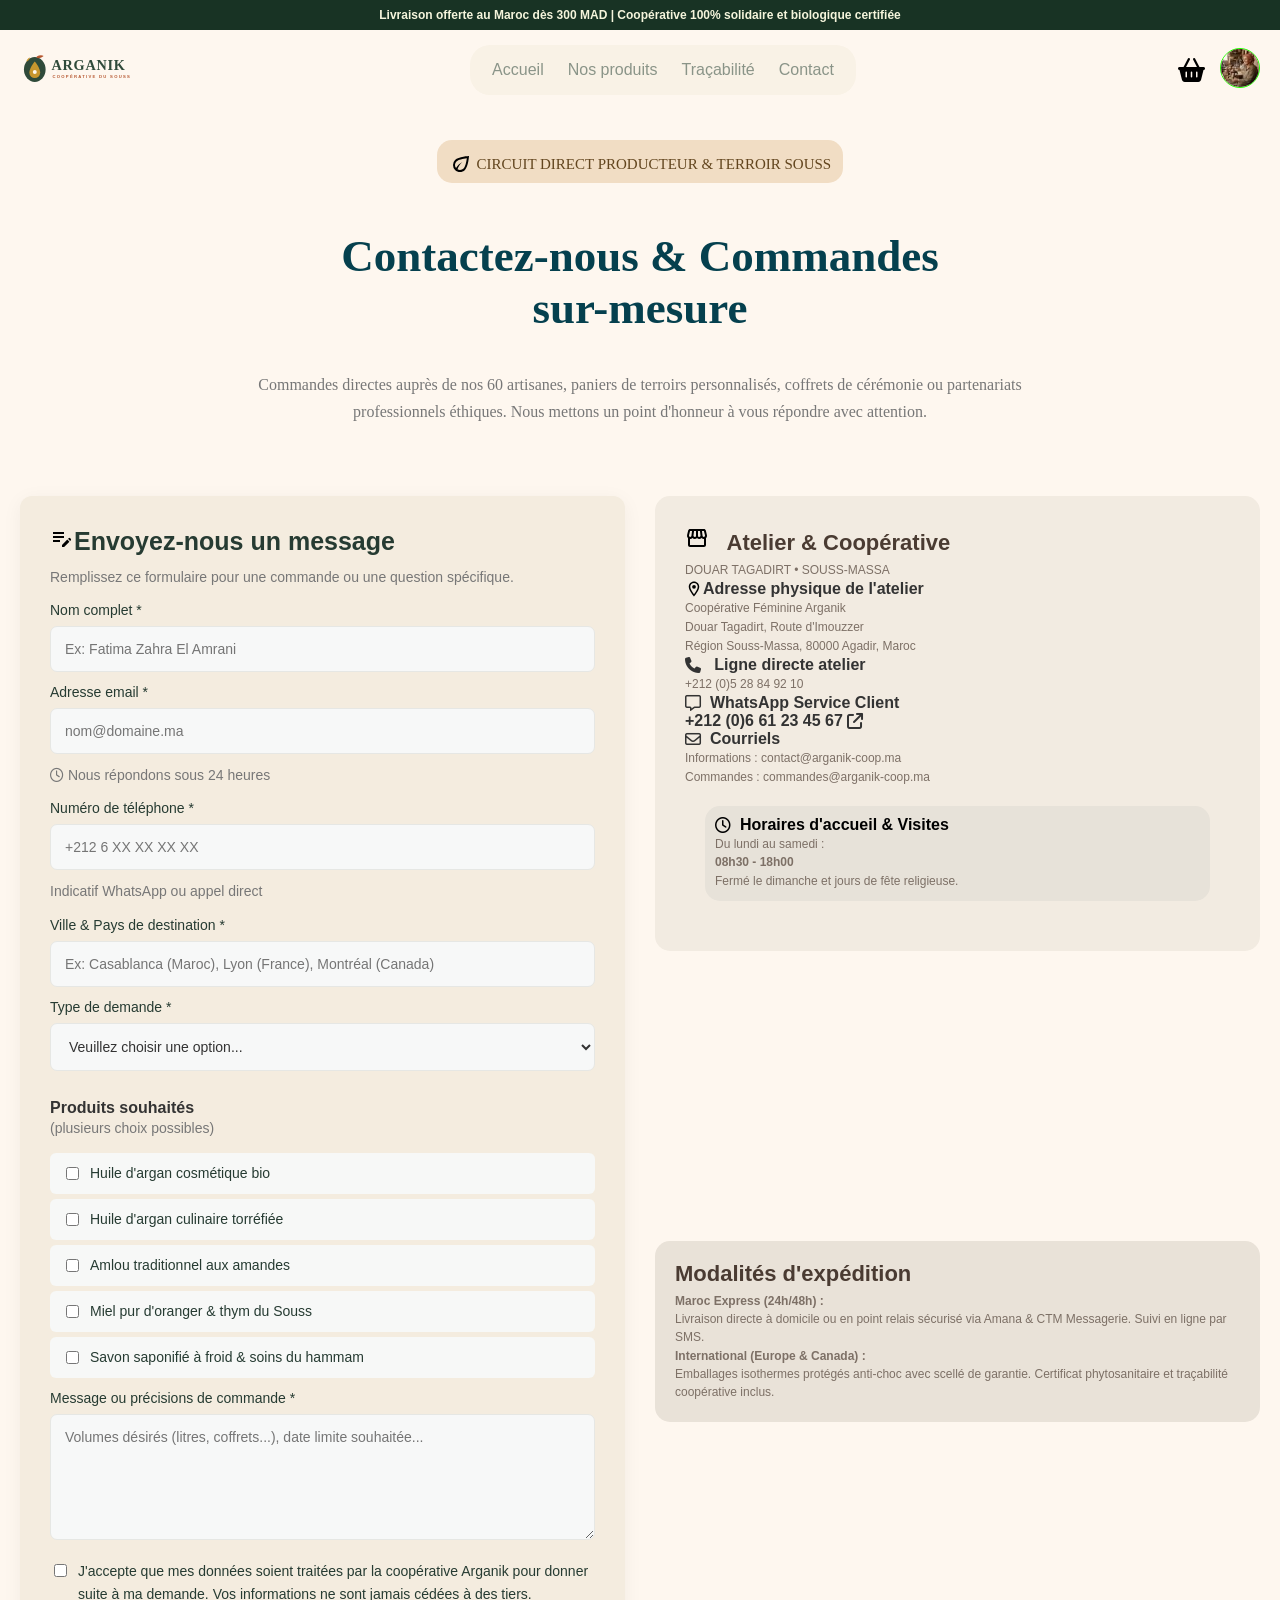
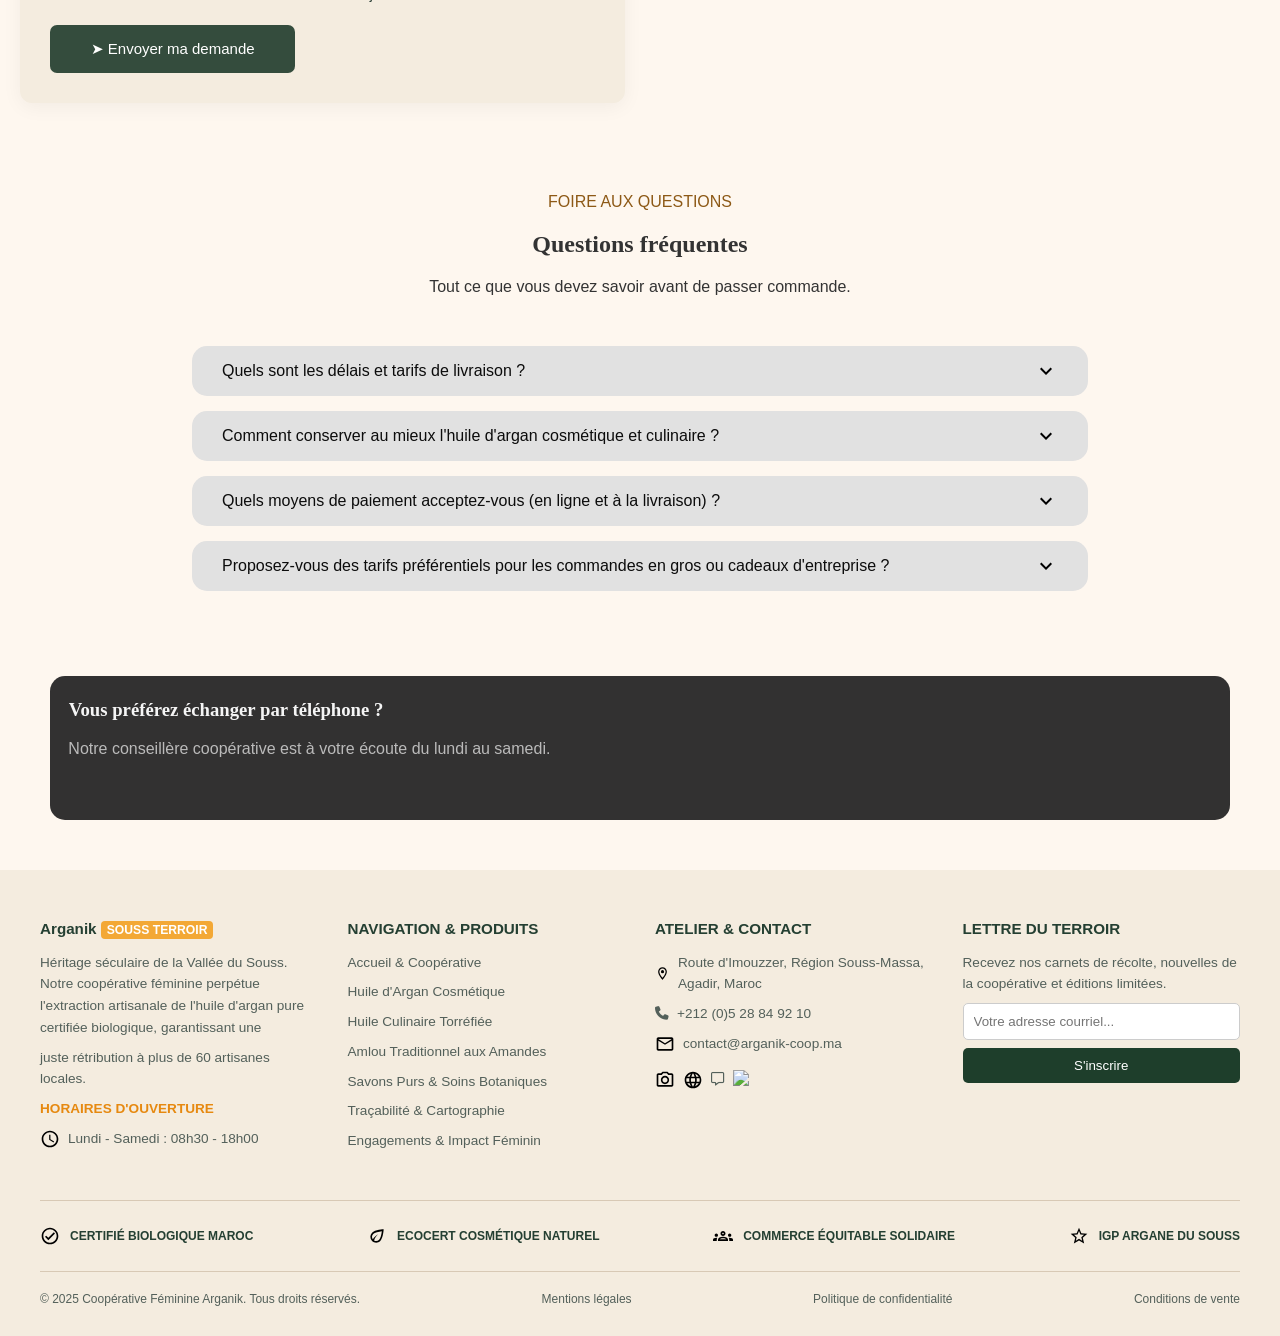
==== commit 2bb0e628: "feat: add icon to contact in the title" ====
--- a/contactez-nous.html
+++ b/contactez-nous.html
@@ -44,7 +44,10 @@
  
         <section class="media">
             <div class="section-titre">
-                <p class="first-tit">CIRCUIT DIRECT PRODUCTEUR & TERROIR SOUSS </p>
+                <p class="first-tit">
+  <img  class="fuile" src="icons/feuille-eco.svg" alt="Leaf Icon" class="eco-icon"> 
+  CIRCUIT DIRECT PRODUCTEUR & TERROIR SOUSS
+</p>
                 <h2 class="title">Contactez-nous & Commandes</h2>
                 <h2 style="margin-top: 0;">sur-mesure</h2>
                 <p>Commandes directes auprès de nos 60 artisanes, paniers de terroirs personnalisés, coffrets de cérémonie ou partenariats professionnels éthiques. Nous mettons un point d'honneur à vous répondre avec attention.</p>
--- a/contactez-nous.css
+++ b/contactez-nous.css
@@ -130,14 +130,15 @@
     max-width: 850px;
     margin: 10px auto;
 }
-
-.section-titre .first-tit{
+.section-titre .first-tit {
     background-color: rgb(241, 221, 196);
-    color: rgba(38, 34, 34, 0.219);
+    color:#62451e; 
     border-radius: 15px;
     display: inline-block;
-}
-  
+    font-size: 15px;
+    padding: 5px 12px; 
+}
+
 
 .all-div {
   width: 1800px;
@@ -1051,4 +1052,8 @@
         flex-wrap: wrap;
         gap: 15px;
     }
+}
+.fuile{
+    position: relative;
+    top: 7px;
 }
